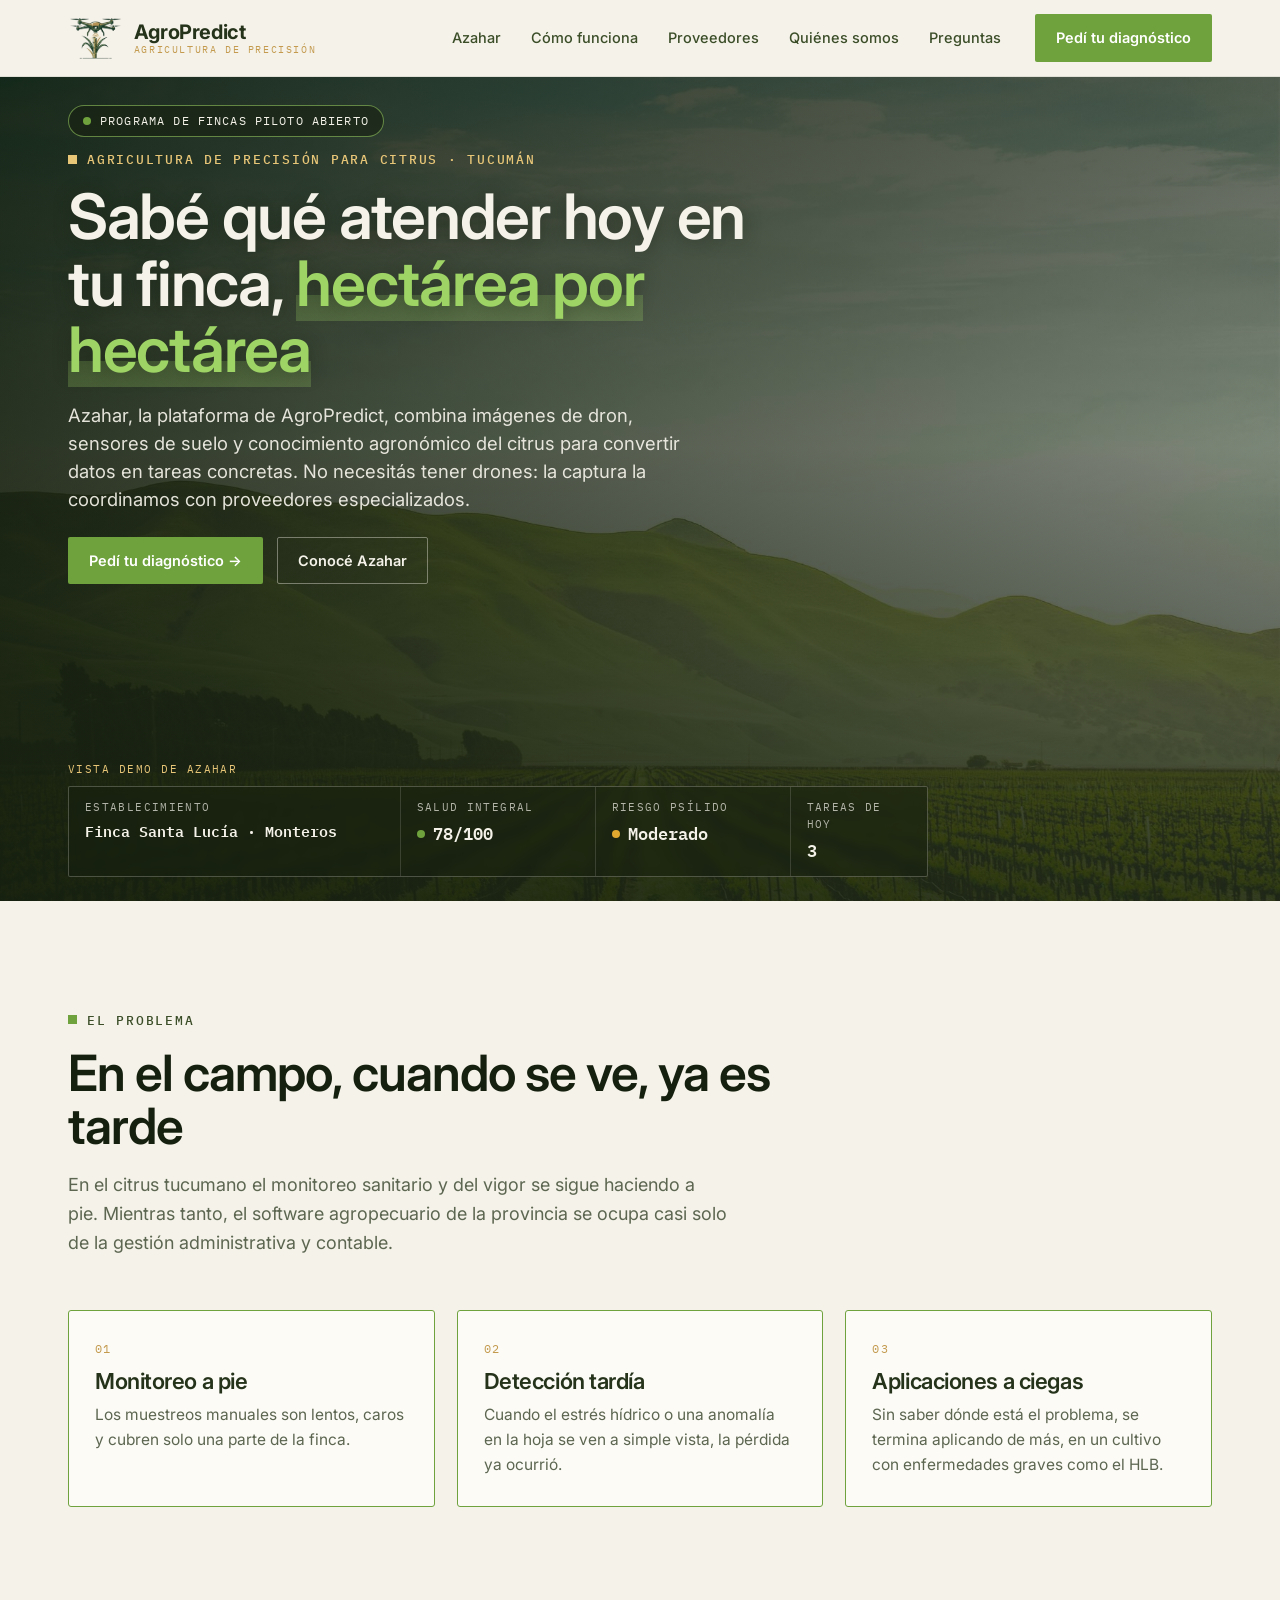
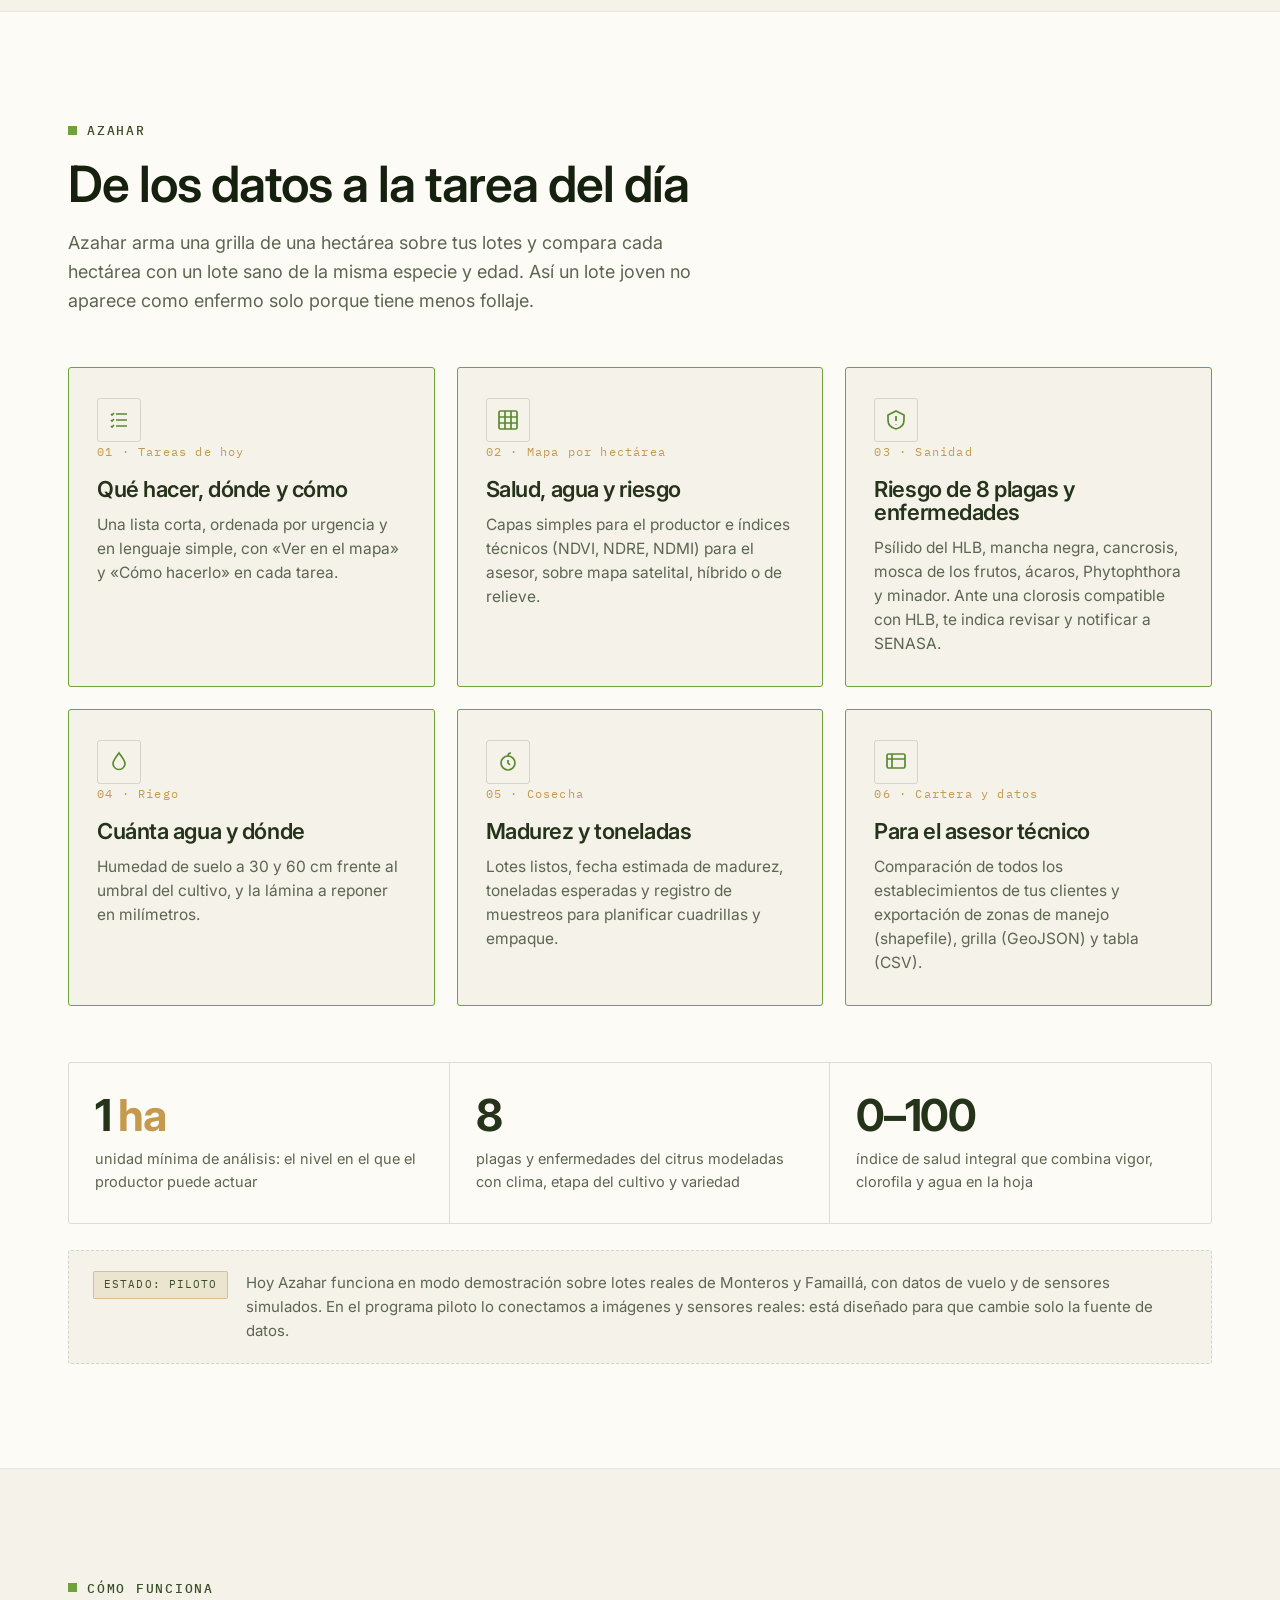
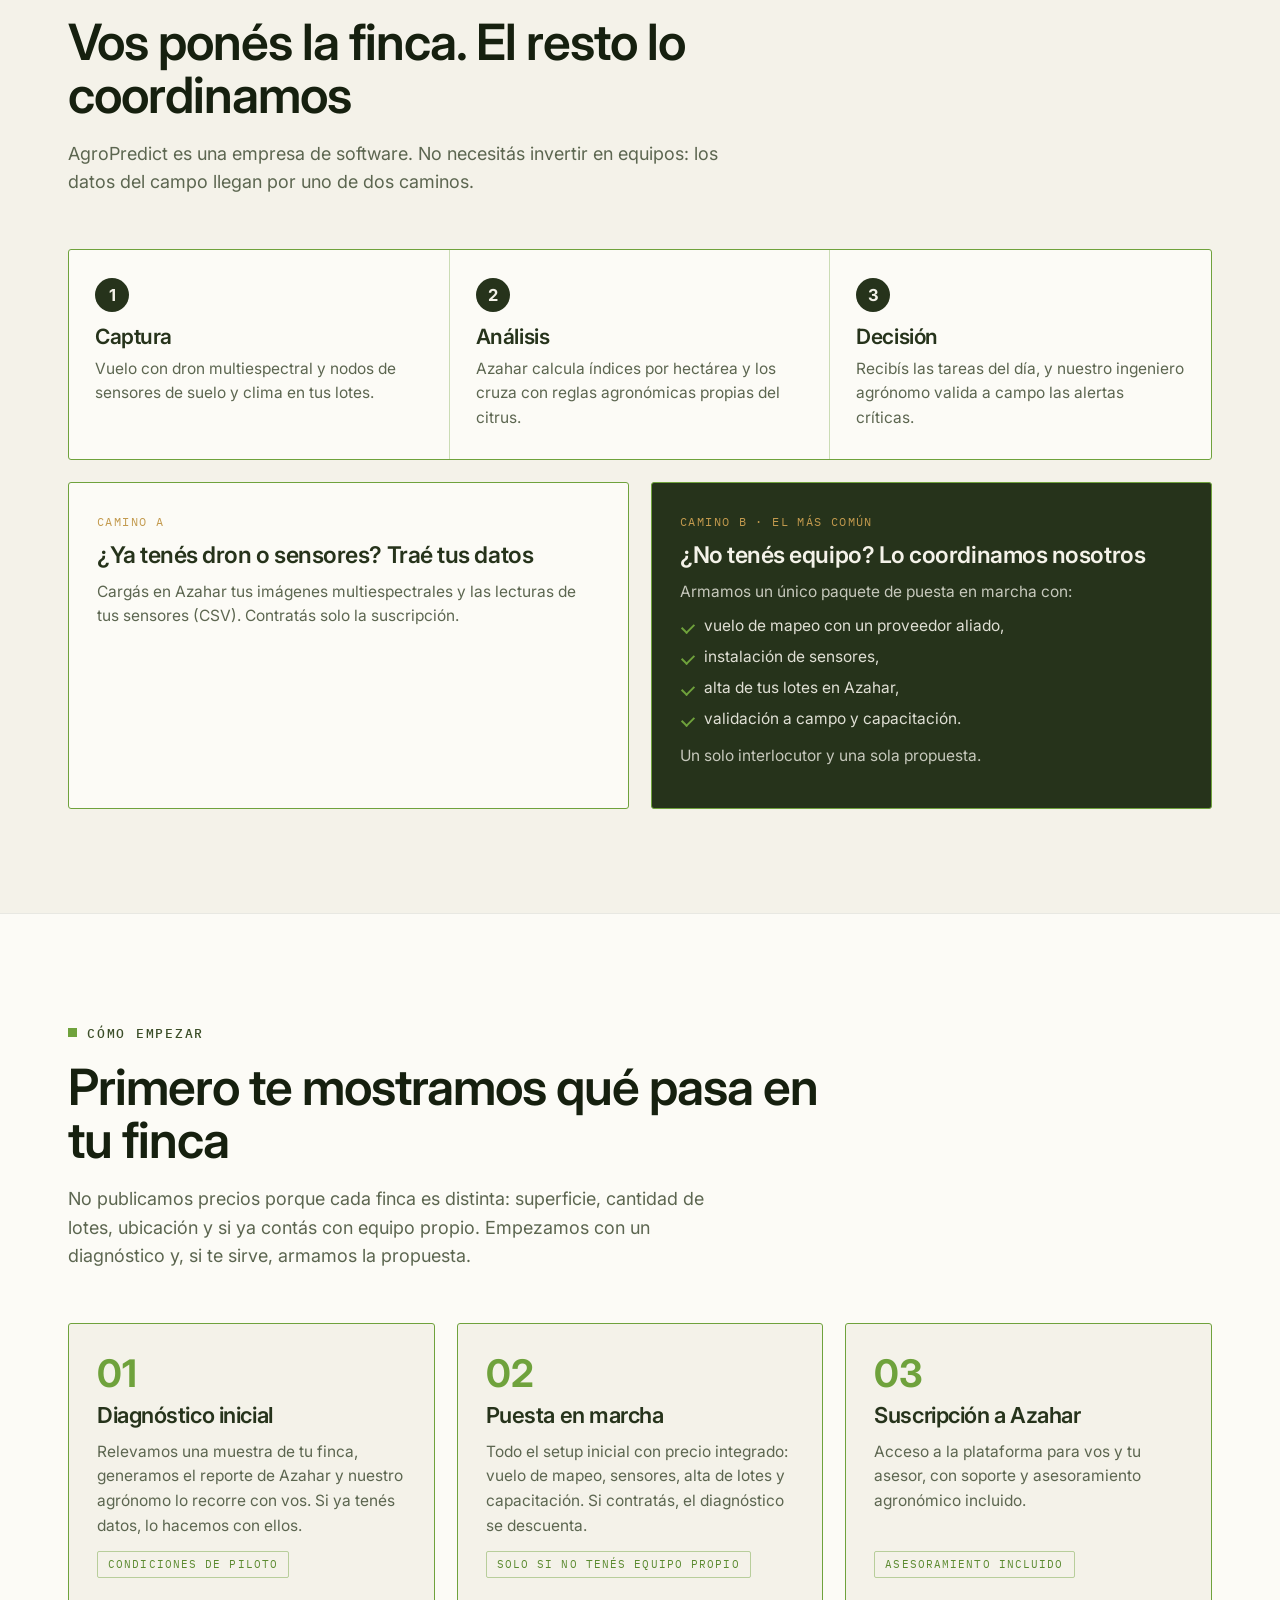
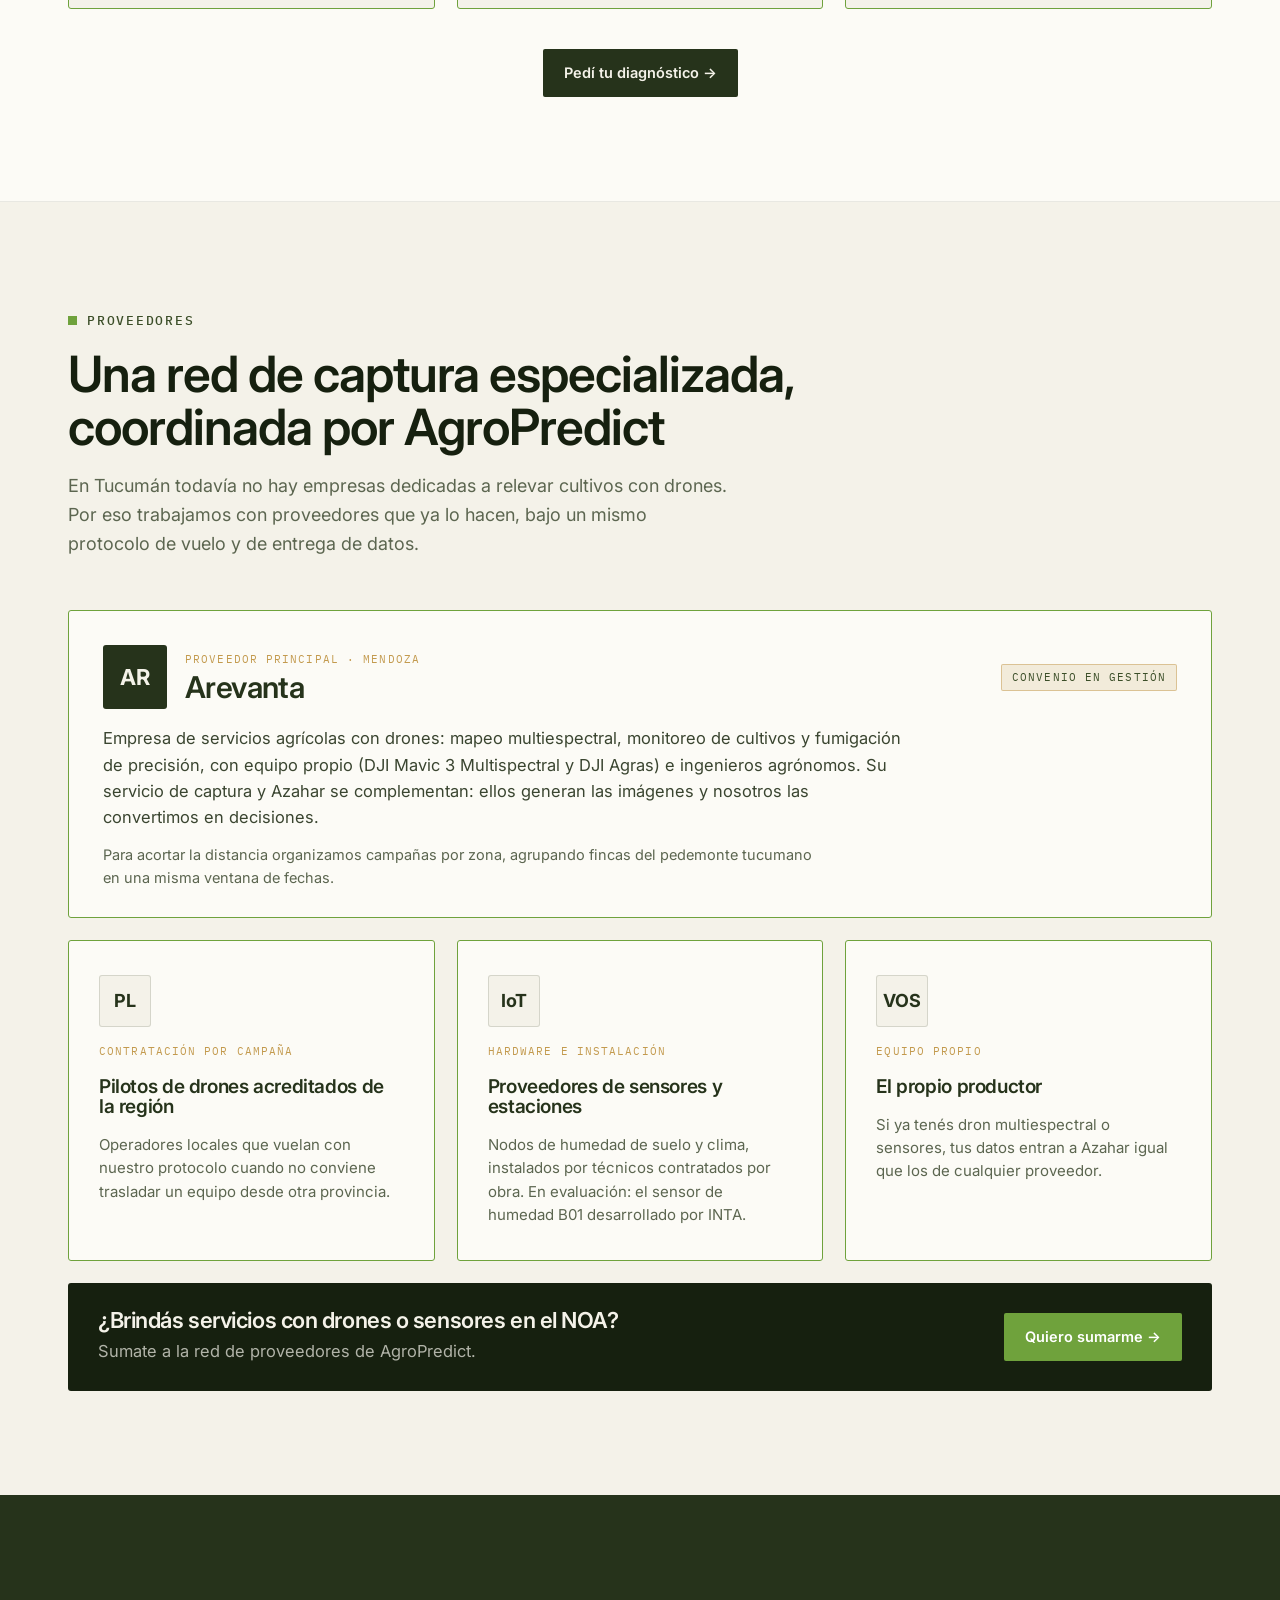
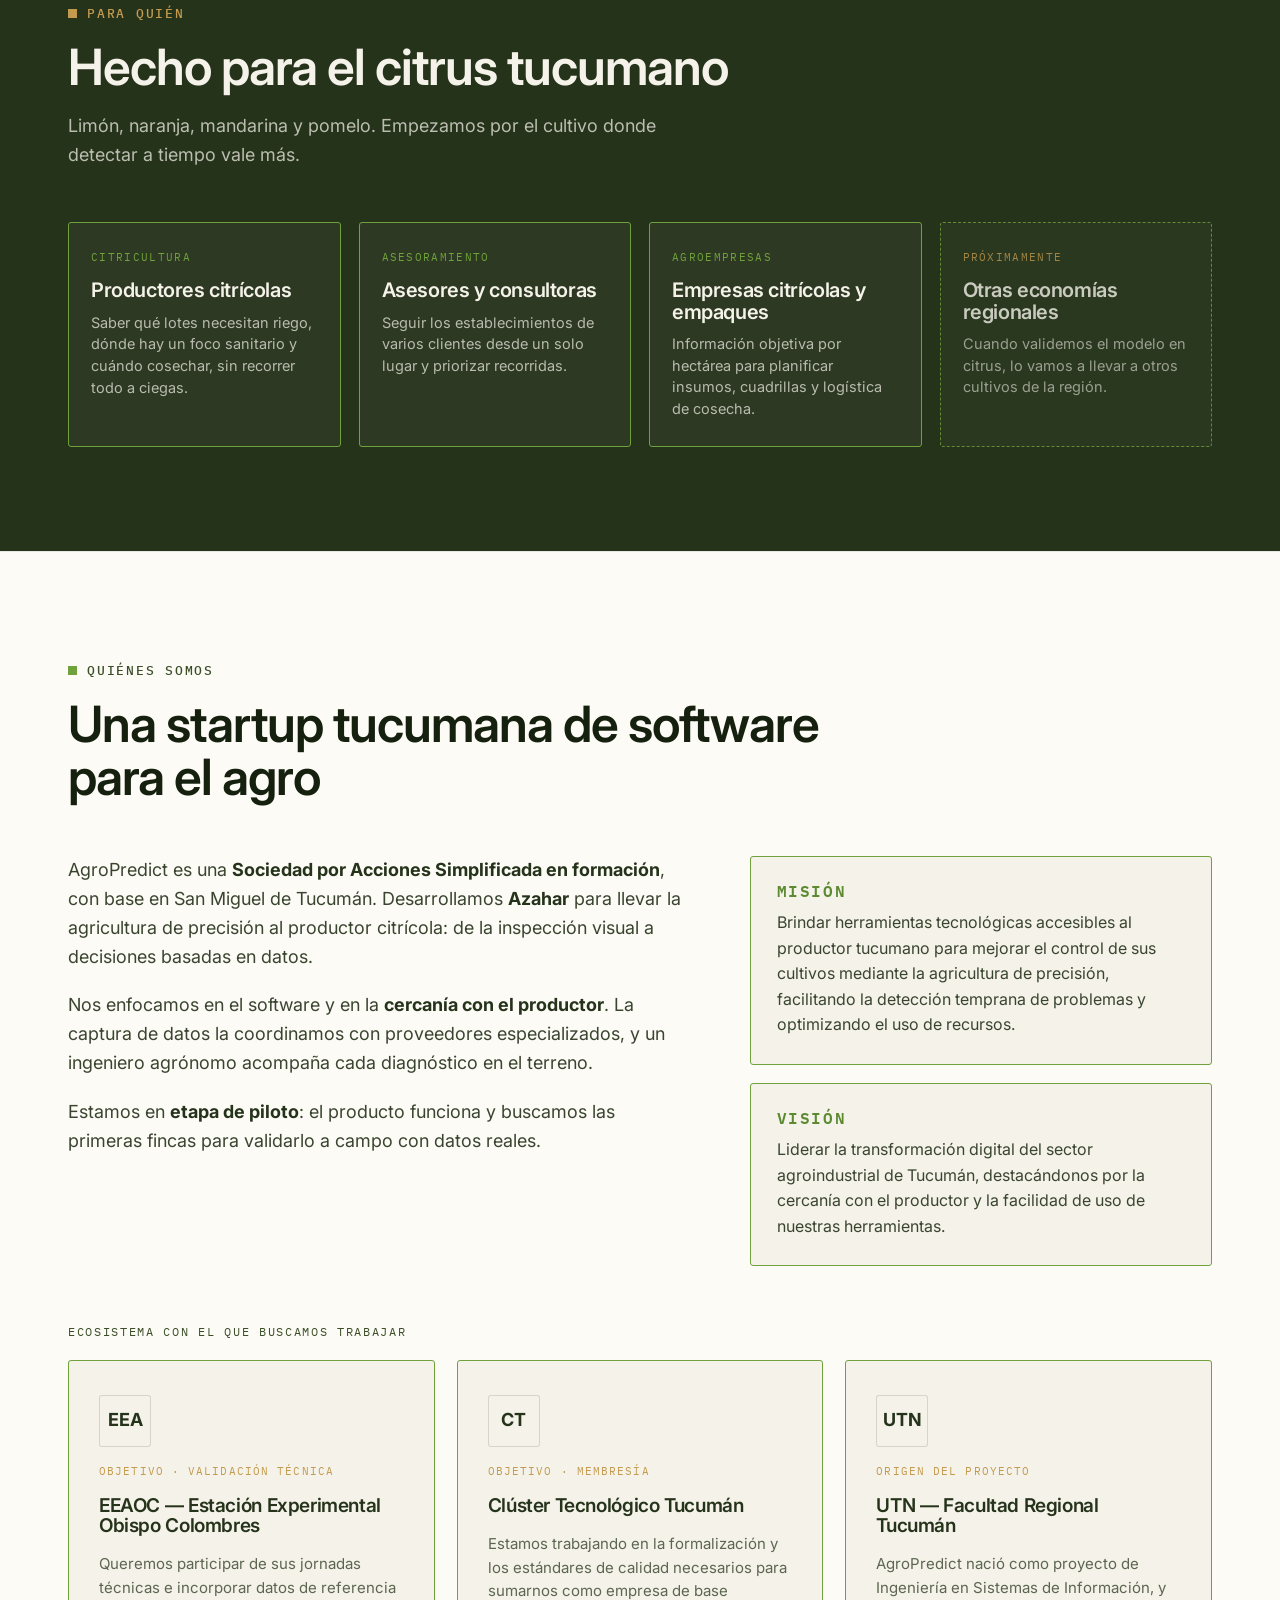
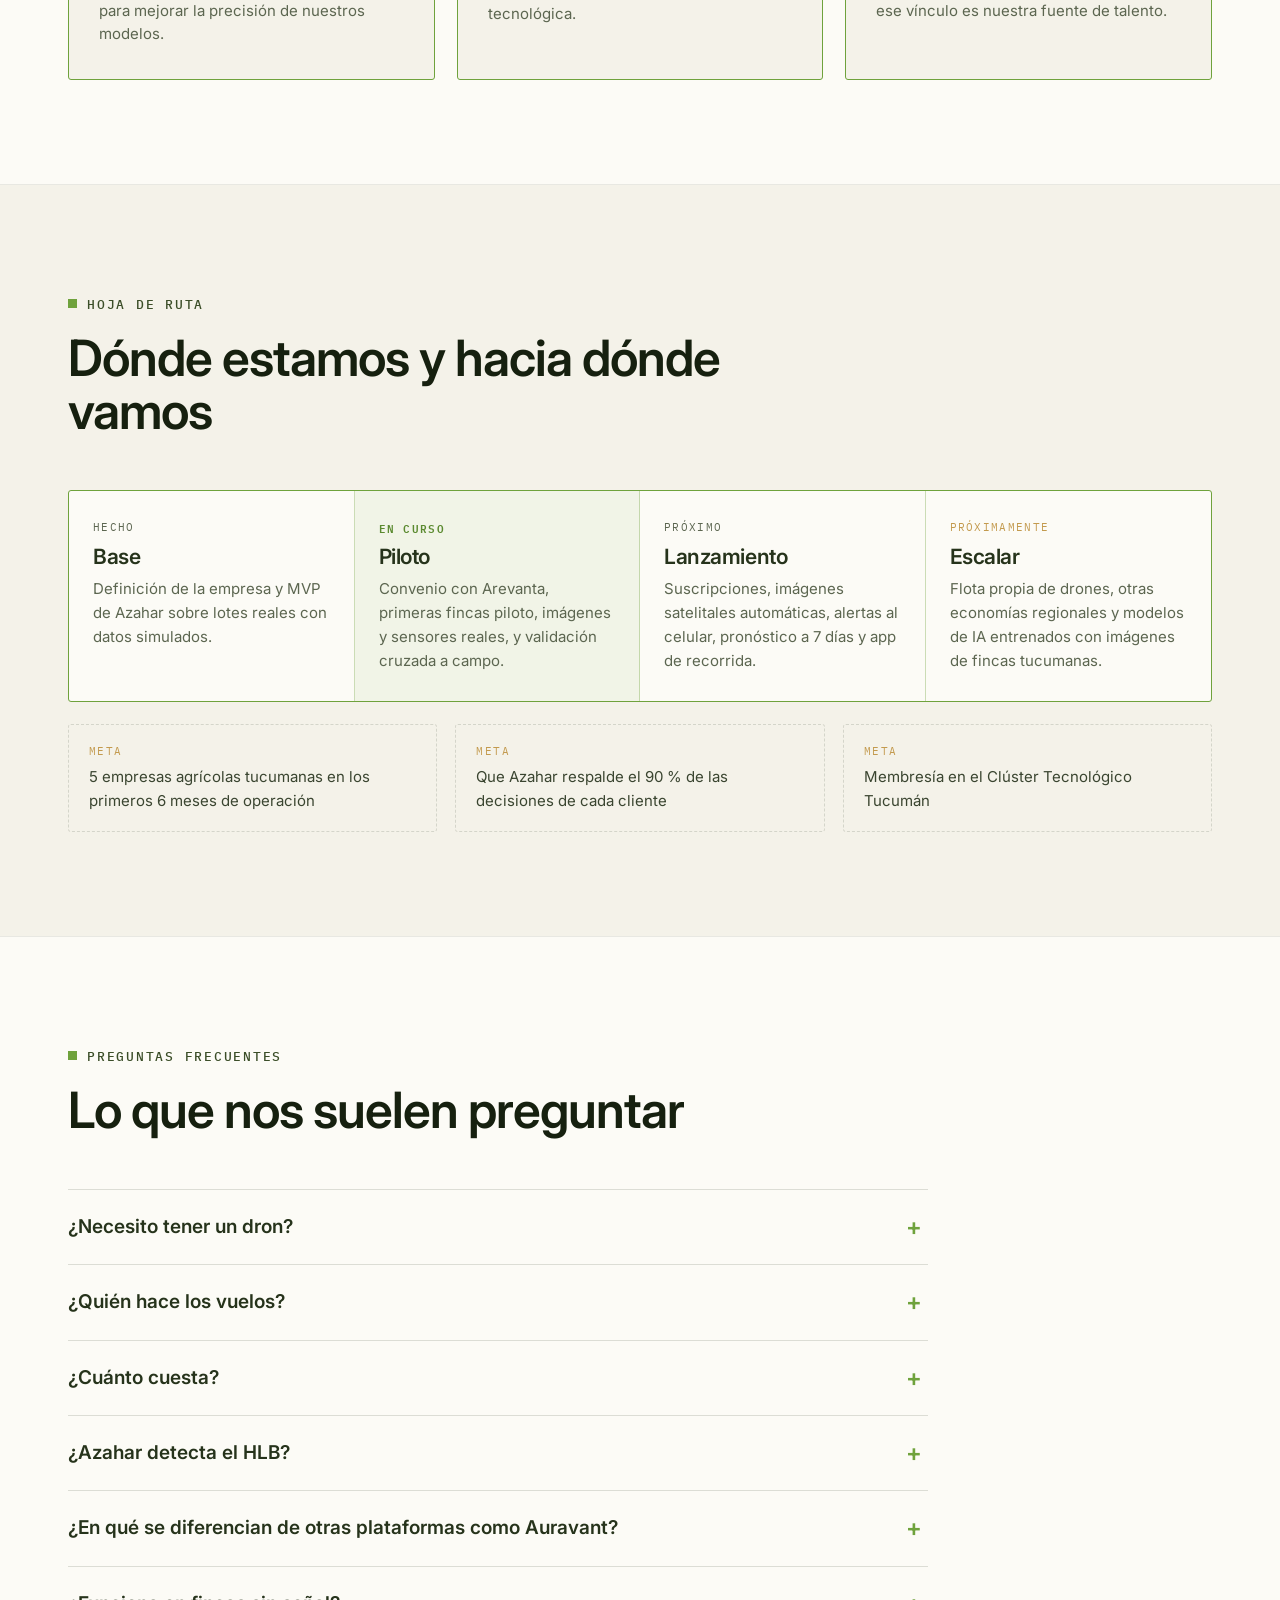
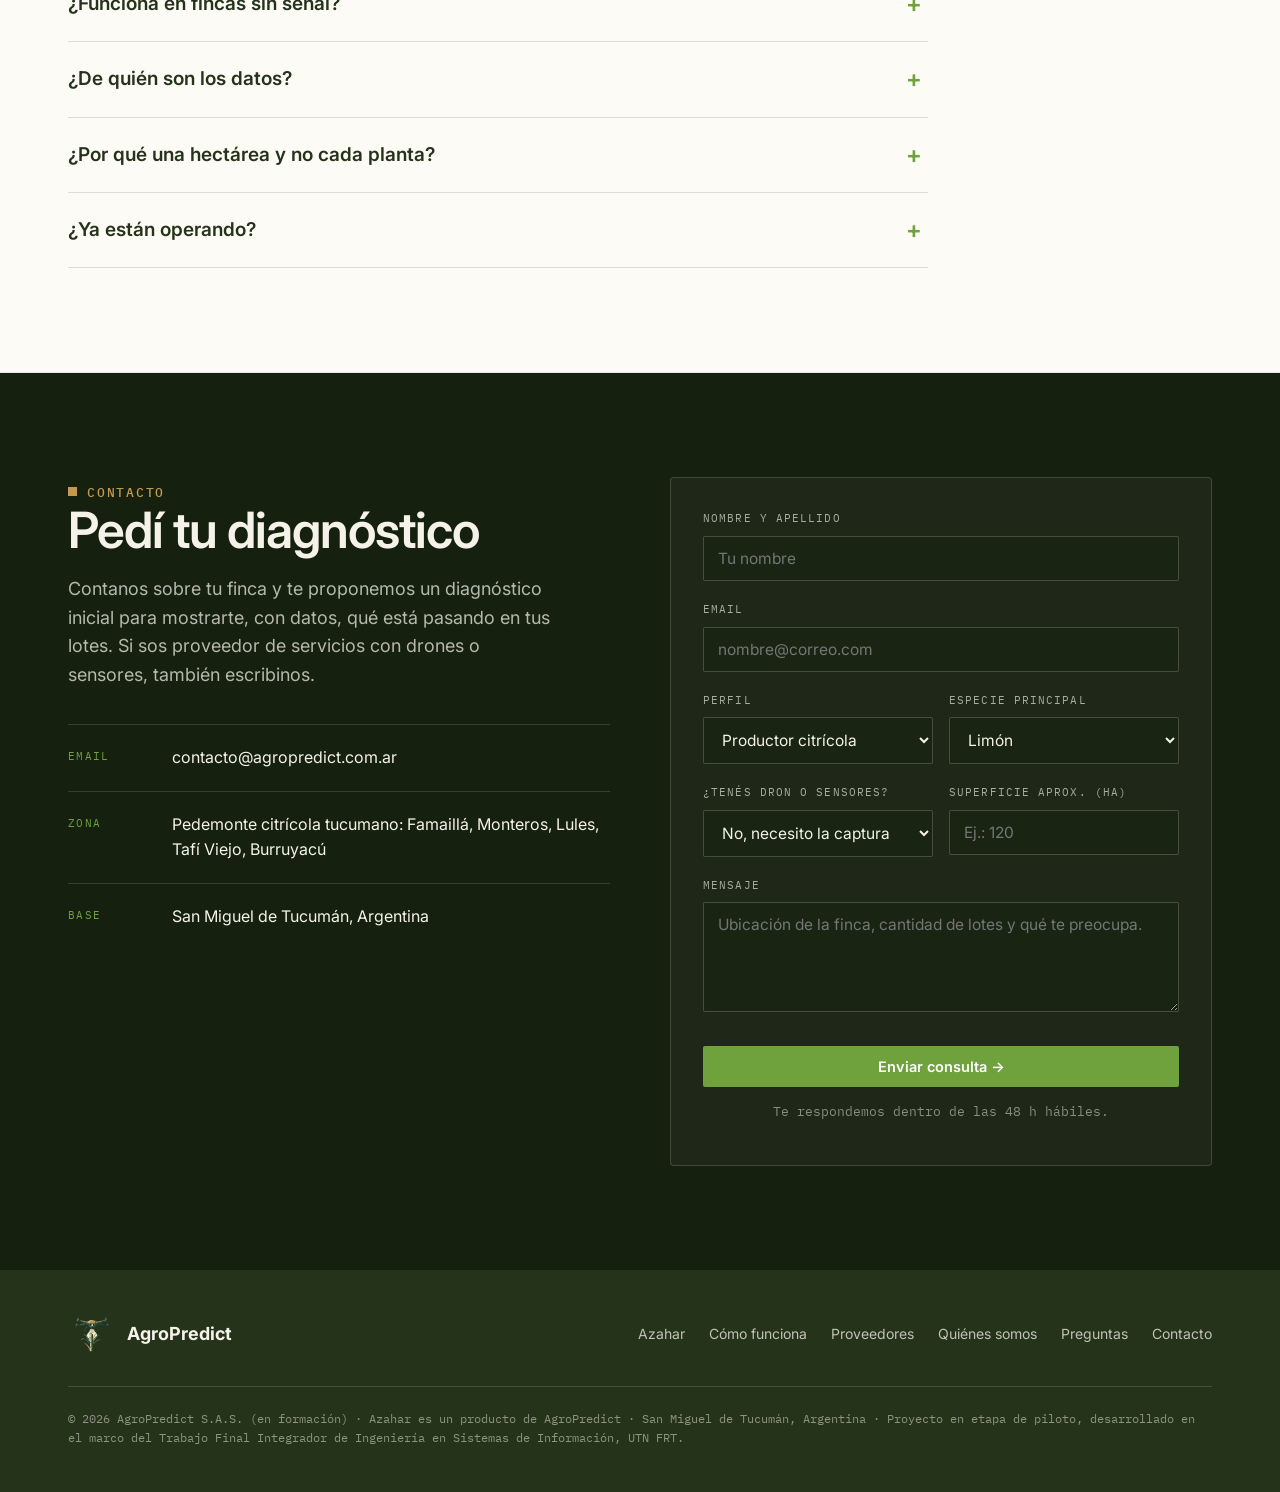
==== index.html @ 7be68925 "upd readme.md y rename al archivo index.html" ====
<!doctype html>
<html lang="es">
<head>
<meta charset="utf-8">
<meta name="viewport" content="width=device-width, initial-scale=1">
<title>AgroPredict · Azahar — Agricultura de precisión para el citrus tucumano</title>
<meta name="description" content="Azahar, la plataforma de AgroPredict, combina imágenes de dron, sensores de suelo y conocimiento agronómico del citrus para decirte qué atender hoy en tu finca, hectárea por hectárea. Programa de fincas piloto en Tucumán.">
<link rel="preconnect" href="https://fonts.googleapis.com">
<link rel="preconnect" href="https://fonts.gstatic.com" crossorigin>
<link href="https://fonts.googleapis.com/css2?family=Inter:wght@400;500;600;700&family=IBM+Plex+Mono:wght@400;500;600&display=swap" rel="stylesheet">
<link rel="stylesheet" href="css/styles.css">
</head>
<body>

<!-- NAV -->
<header class="nav">
  <div class="wrap nav-inner">
    <a class="brand" href="#top" aria-label="AgroPredict inicio">
      <img src="assets/img/logo.png" alt="AgroPredict">
      <span class="bt"><strong>AgroPredict</strong><span>Agricultura de precisión</span></span>
    </a>
    <nav class="nav-links" id="menu">
      <a href="#azahar">Azahar</a>
      <a href="#como">Cómo funciona</a>
      <a href="#proveedores">Proveedores</a>
      <a href="#quienes">Quiénes somos</a>
      <a href="#faq">Preguntas</a>
      <a href="#contacto" class="btn btn-primary nav-mobile-cta">Pedí tu diagnóstico</a>
    </nav>
    <a href="#contacto" class="btn btn-primary nav-cta">Pedí tu diagnóstico</a>
    <button class="burger" id="burger" aria-label="Abrir menú" aria-expanded="false" aria-controls="menu"><span></span><span></span><span></span></button>
  </div>
</header>

<!-- HERO -->
<section class="hero" id="top" style="padding:0">
  <div class="hero-bg"><img src="assets/img/hero-bg.jpg" alt="Cultivo en hileras al pie de las sierras"></div>
  <div class="wrap hero-inner">
    <span class="pill"><span class="dot g"></span>Programa de fincas piloto abierto</span>
    <span class="eyebrow hero-eyebrow">Agricultura de precisión para citrus · Tucumán</span>
    <h1>Sabé qué atender hoy en tu finca, <em>hectárea por hectárea</em></h1>
    <p class="lead">Azahar, la plataforma de AgroPredict, combina imágenes de dron, sensores de suelo y conocimiento agronómico del citrus para convertir datos en tareas concretas. No necesitás tener drones: la captura la coordinamos con proveedores especializados.</p>
    <div class="hero-actions">
      <a href="#contacto" class="btn btn-primary">Pedí tu diagnóstico →</a>
      <a href="#azahar" class="btn btn-ghost">Conocé Azahar</a>
    </div>
    <div class="telemetry-wrap">
      <div class="telemetry-tag">Vista demo de Azahar</div>
      <div class="telemetry" aria-hidden="true">
        <div class="cell"><div class="k">Establecimiento</div><div class="v" style="font-size:15px">Finca Santa Lucía · Monteros</div></div>
        <div class="cell"><div class="k">Salud integral</div><div class="v"><span class="dot g"></span>78/100</div></div>
        <div class="cell"><div class="k">Riesgo psílido</div><div class="v"><span class="dot y"></span>Moderado</div></div>
        <div class="cell"><div class="k">Tareas de hoy</div><div class="v">3</div></div>
      </div>
    </div>
  </div>
</section>

<!-- PROBLEMA -->
<section id="problema">
  <div class="wrap">
    <div class="sec-head">
      <span class="eyebrow">El problema</span>
      <h2>En el campo, cuando se ve, ya es tarde</h2>
      <p>En el citrus tucumano el monitoreo sanitario y del vigor se sigue haciendo a pie. Mientras tanto, el software agropecuario de la provincia se ocupa casi solo de la gestión administrativa y contable.</p>
    </div>
    <div class="prob-grid">
      <div class="prob">
        <div class="n">01</div>
        <h3>Monitoreo a pie</h3>
        <p>Los muestreos manuales son lentos, caros y cubren solo una parte de la finca.</p>
      </div>
      <div class="prob">
        <div class="n">02</div>
        <h3>Detección tardía</h3>
        <p>Cuando el estrés hídrico o una anomalía en la hoja se ven a simple vista, la pérdida ya ocurrió.</p>
      </div>
      <div class="prob">
        <div class="n">03</div>
        <h3>Aplicaciones a ciegas</h3>
        <p>Sin saber dónde está el problema, se termina aplicando de más, en un cultivo con enfermedades graves como el HLB.</p>
      </div>
    </div>
  </div>
</section>

<!-- AZAHAR -->
<section id="azahar">
  <div class="wrap">
    <div class="sec-head">
      <span class="eyebrow">Azahar</span>
      <h2>De los datos a la tarea del día</h2>
      <p>Azahar arma una grilla de una hectárea sobre tus lotes y compara cada hectárea con un lote sano de la misma especie y edad. Así un lote joven no aparece como enfermo solo porque tiene menos follaje.</p>
    </div>
    <div class="svc-grid">
      <div class="svc">
        <div class="ico"><svg viewBox="0 0 24 24" fill="none" stroke="currentColor" stroke-width="1.7"><path d="M9 6h11M9 12h11M9 18h11"/><path d="M4 6l1 1 2-2M4 12l1 1 2-2M4 18l1 1 2-2"/></svg></div>
        <div class="idx">01 · Tareas de hoy</div>
        <h3>Qué hacer, dónde y cómo</h3>
        <p>Una lista corta, ordenada por urgencia y en lenguaje simple, con «Ver en el mapa» y «Cómo hacerlo» en cada tarea.</p>
      </div>
      <div class="svc">
        <div class="ico"><svg viewBox="0 0 24 24" fill="none" stroke="currentColor" stroke-width="1.7"><rect x="3" y="3" width="18" height="18" rx="1.5"/><path d="M3 9h18M3 15h18M9 3v18M15 3v18"/></svg></div>
        <div class="idx">02 · Mapa por hectárea</div>
        <h3>Salud, agua y riesgo</h3>
        <p>Capas simples para el productor e índices técnicos (NDVI, NDRE, NDMI) para el asesor, sobre mapa satelital, híbrido o de relieve.</p>
      </div>
      <div class="svc">
        <div class="ico"><svg viewBox="0 0 24 24" fill="none" stroke="currentColor" stroke-width="1.7"><path d="M12 3l8 4v5c0 5-3.5 8-8 9-4.5-1-8-4-8-9V7z"/><path d="M12 8v5M12 16v.5"/></svg></div>
        <div class="idx">03 · Sanidad</div>
        <h3>Riesgo de 8 plagas y enfermedades</h3>
        <p>Psílido del HLB, mancha negra, cancrosis, mosca de los frutos, ácaros, Phytophthora y minador. Ante una clorosis compatible con HLB, te indica revisar y notificar a SENASA.</p>
      </div>
      <div class="svc">
        <div class="ico"><svg viewBox="0 0 24 24" fill="none" stroke="currentColor" stroke-width="1.7"><path d="M12 3c3.5 4.5 6 7.6 6 10.5A6 6 0 0 1 6 13.5C6 10.6 8.5 7.5 12 3z"/></svg></div>
        <div class="idx">04 · Riego</div>
        <h3>Cuánta agua y dónde</h3>
        <p>Humedad de suelo a 30 y 60 cm frente al umbral del cultivo, y la lámina a reponer en milímetros.</p>
      </div>
      <div class="svc">
        <div class="ico"><svg viewBox="0 0 24 24" fill="none" stroke="currentColor" stroke-width="1.7"><circle cx="12" cy="13" r="7"/><path d="M12 6c0-2 1-3 3-3M12 10v3l2 2"/></svg></div>
        <div class="idx">05 · Cosecha</div>
        <h3>Madurez y toneladas</h3>
        <p>Lotes listos, fecha estimada de madurez, toneladas esperadas y registro de muestreos para planificar cuadrillas y empaque.</p>
      </div>
      <div class="svc">
        <div class="ico"><svg viewBox="0 0 24 24" fill="none" stroke="currentColor" stroke-width="1.7"><rect x="3" y="4" width="18" height="14" rx="1.5"/><path d="M3 9h18M8 4v14"/></svg></div>
        <div class="idx">06 · Cartera y datos</div>
        <h3>Para el asesor técnico</h3>
        <p>Comparación de todos los establecimientos de tus clientes y exportación de zonas de manejo (shapefile), grilla (GeoJSON) y tabla (CSV).</p>
      </div>
    </div>
    <div class="metrics">
      <div class="metric"><div class="n">1<span> ha</span></div><div class="l">unidad mínima de análisis: el nivel en el que el productor puede actuar</div></div>
      <div class="metric"><div class="n">8</div><div class="l">plagas y enfermedades del citrus modeladas con clima, etapa del cultivo y variedad</div></div>
      <div class="metric"><div class="n">0–100</div><div class="l">índice de salud integral que combina vigor, clorofila y agua en la hoja</div></div>
    </div>
    <div class="status-note">
      <span class="status-tag">Estado: piloto</span>
      <p>Hoy Azahar funciona en modo demostración sobre lotes reales de Monteros y Famaillá, con datos de vuelo y de sensores simulados. En el programa piloto lo conectamos a imágenes y sensores reales: está diseñado para que cambie solo la fuente de datos.</p>
    </div>
  </div>
</section>

<!-- CÓMO FUNCIONA -->
<section id="como">
  <div class="wrap">
    <div class="sec-head">
      <span class="eyebrow">Cómo funciona</span>
      <h2>Vos ponés la finca. El resto lo coordinamos</h2>
      <p>AgroPredict es una empresa de software. No necesitás invertir en equipos: los datos del campo llegan por uno de dos caminos.</p>
    </div>
    <div class="steps">
      <div class="step"><div class="sn">1</div><h3>Captura</h3><p>Vuelo con dron multiespectral y nodos de sensores de suelo y clima en tus lotes.</p></div>
      <div class="step"><div class="sn">2</div><h3>Análisis</h3><p>Azahar calcula índices por hectárea y los cruza con reglas agronómicas propias del citrus.</p></div>
      <div class="step"><div class="sn">3</div><h3>Decisión</h3><p>Recibís las tareas del día, y nuestro ingeniero agrónomo valida a campo las alertas críticas.</p></div>
    </div>
    <div class="paths">
      <div class="path">
        <div class="path-k">Camino A</div>
        <h3>¿Ya tenés dron o sensores? Traé tus datos</h3>
        <p>Cargás en Azahar tus imágenes multiespectrales y las lecturas de tus sensores (CSV). Contratás solo la suscripción.</p>
      </div>
      <div class="path path-main">
        <div class="path-k">Camino B · el más común</div>
        <h3>¿No tenés equipo? Lo coordinamos nosotros</h3>
        <p>Armamos un único paquete de puesta en marcha con:</p>
        <ul class="ticks">
          <li>vuelo de mapeo con un proveedor aliado,</li>
          <li>instalación de sensores,</li>
          <li>alta de tus lotes en Azahar,</li>
          <li>validación a campo y capacitación.</li>
        </ul>
        <p>Un solo interlocutor y una sola propuesta.</p>
      </div>
    </div>
  </div>
</section>

<!-- CÓMO EMPEZAR -->
<section id="empezar">
  <div class="wrap">
    <div class="sec-head">
      <span class="eyebrow">Cómo empezar</span>
      <h2>Primero te mostramos qué pasa en tu finca</h2>
      <p>No publicamos precios porque cada finca es distinta: superficie, cantidad de lotes, ubicación y si ya contás con equipo propio. Empezamos con un diagnóstico y, si te sirve, armamos la propuesta.</p>
    </div>
    <div class="offer">
      <div class="off">
        <div class="off-n">01</div>
        <h3>Diagnóstico inicial</h3>
        <p>Relevamos una muestra de tu finca, generamos el reporte de Azahar y nuestro agrónomo lo recorre con vos. Si ya tenés datos, lo hacemos con ellos.</p>
        <span class="off-tag">Condiciones de piloto</span>
      </div>
      <div class="off">
        <div class="off-n">02</div>
        <h3>Puesta en marcha</h3>
        <p>Todo el setup inicial con precio integrado: vuelo de mapeo, sensores, alta de lotes y capacitación. Si contratás, el diagnóstico se descuenta.</p>
        <span class="off-tag">Solo si no tenés equipo propio</span>
      </div>
      <div class="off">
        <div class="off-n">03</div>
        <h3>Suscripción a Azahar</h3>
        <p>Acceso a la plataforma para vos y tu asesor, con soporte y asesoramiento agronómico incluido.</p>
        <span class="off-tag">Asesoramiento incluido</span>
      </div>
    </div>
    <div class="center-cta"><a href="#contacto" class="btn btn-dark">Pedí tu diagnóstico →</a></div>
  </div>
</section>

<!-- PROVEEDORES -->
<section id="proveedores">
  <div class="wrap">
    <div class="sec-head">
      <span class="eyebrow">Proveedores</span>
      <h2>Una red de captura especializada, coordinada por AgroPredict</h2>
      <p>En Tucumán todavía no hay empresas dedicadas a relevar cultivos con drones. Por eso trabajamos con proveedores que ya lo hacen, bajo un mismo protocolo de vuelo y de entrega de datos.</p>
    </div>
    <div class="prov-main">
      <div class="prov-main-head">
        <div class="badge-lg">AR</div>
        <div>
          <div class="role">Proveedor principal · Mendoza</div>
          <h3>Arevanta</h3>
        </div>
        <span class="status-tag">Convenio en gestión</span>
      </div>
      <p>Empresa de servicios agrícolas con drones: mapeo multiespectral, monitoreo de cultivos y fumigación de precisión, con equipo propio (DJI Mavic 3 Multispectral y DJI Agras) e ingenieros agrónomos. Su servicio de captura y Azahar se complementan: ellos generan las imágenes y nosotros las convertimos en decisiones.</p>
      <p class="muted-s">Para acortar la distancia organizamos campañas por zona, agrupando fincas del pedemonte tucumano en una misma ventana de fechas.</p>
    </div>
    <div class="soc-grid">
      <div class="soc">
        <div class="badge">PL</div>
        <div class="role">Contratación por campaña</div>
        <h3>Pilotos de drones acreditados de la región</h3>
        <p>Operadores locales que vuelan con nuestro protocolo cuando no conviene trasladar un equipo desde otra provincia.</p>
      </div>
      <div class="soc">
        <div class="badge">IoT</div>
        <div class="role">Hardware e instalación</div>
        <h3>Proveedores de sensores y estaciones</h3>
        <p>Nodos de humedad de suelo y clima, instalados por técnicos contratados por obra. En evaluación: el sensor de humedad B01 desarrollado por INTA.</p>
      </div>
      <div class="soc">
        <div class="badge">VOS</div>
        <div class="role">Equipo propio</div>
        <h3>El propio productor</h3>
        <p>Si ya tenés dron multiespectral o sensores, tus datos entran a Azahar igual que los de cualquier proveedor.</p>
      </div>
    </div>
    <div class="join">
      <div>
        <h3>¿Brindás servicios con drones o sensores en el NOA?</h3>
        <p>Sumate a la red de proveedores de AgroPredict.</p>
      </div>
      <a href="#contacto" class="btn btn-primary" data-perfil="Proveedor de drones o sensores">Quiero sumarme →</a>
    </div>
  </div>
</section>

<!-- CLIENTES -->
<section id="clientes">
  <div class="wrap">
    <div class="sec-head">
      <span class="eyebrow">Para quién</span>
      <h2>Hecho para el citrus tucumano</h2>
      <p>Limón, naranja, mandarina y pomelo. Empezamos por el cultivo donde detectar a tiempo vale más.</p>
    </div>
    <div class="cli-grid">
      <div class="cli"><div class="tag">Citricultura</div><h3>Productores citrícolas</h3><p>Saber qué lotes necesitan riego, dónde hay un foco sanitario y cuándo cosechar, sin recorrer todo a ciegas.</p></div>
      <div class="cli"><div class="tag">Asesoramiento</div><h3>Asesores y consultoras</h3><p>Seguir los establecimientos de varios clientes desde un solo lugar y priorizar recorridas.</p></div>
      <div class="cli"><div class="tag">Agroempresas</div><h3>Empresas citrícolas y empaques</h3><p>Información objetiva por hectárea para planificar insumos, cuadrillas y logística de cosecha.</p></div>
      <div class="cli cli-soon"><div class="tag">Próximamente</div><h3>Otras economías regionales</h3><p>Cuando validemos el modelo en citrus, lo vamos a llevar a otros cultivos de la región.</p></div>
    </div>
  </div>
</section>

<!-- QUIÉNES SOMOS -->
<section id="quienes">
  <div class="wrap">
    <div class="sec-head">
      <span class="eyebrow">Quiénes somos</span>
      <h2>Una startup tucumana de software para el agro</h2>
    </div>
    <div class="about-grid">
      <div class="about-copy">
        <p>AgroPredict es una <strong>Sociedad por Acciones Simplificada en formación</strong>, con base en San Miguel de Tucumán. Desarrollamos <strong>Azahar</strong> para llevar la agricultura de precisión al productor citrícola: de la inspección visual a decisiones basadas en datos.</p>
        <p>Nos enfocamos en el software y en la <strong>cercanía con el productor</strong>. La captura de datos la coordinamos con proveedores especializados, y un ingeniero agrónomo acompaña cada diagnóstico en el terreno.</p>
        <p>Estamos en <strong>etapa de piloto</strong>: el producto funciona y buscamos las primeras fincas para validarlo a campo con datos reales.</p>
      </div>
      <div class="mv">
        <div class="card">
          <h3>Misión</h3>
          <p>Brindar herramientas tecnológicas accesibles al productor tucumano para mejorar el control de sus cultivos mediante la agricultura de precisión, facilitando la detección temprana de problemas y optimizando el uso de recursos.</p>
        </div>
        <div class="card">
          <h3>Visión</h3>
          <p>Liderar la transformación digital del sector agroindustrial de Tucumán, destacándonos por la cercanía con el productor y la facilidad de uso de nuestras herramientas.</p>
        </div>
      </div>
    </div>
    <div class="eco">
      <div class="eco-head">Ecosistema con el que buscamos trabajar</div>
      <div class="soc-grid">
        <div class="soc">
          <div class="badge">EEA</div>
          <div class="role">Objetivo · validación técnica</div>
          <h3>EEAOC — Estación Experimental Obispo Colombres</h3>
          <p>Queremos participar de sus jornadas técnicas e incorporar datos de referencia para mejorar la precisión de nuestros modelos.</p>
        </div>
        <div class="soc">
          <div class="badge">CT</div>
          <div class="role">Objetivo · membresía</div>
          <h3>Clúster Tecnológico Tucumán</h3>
          <p>Estamos trabajando en la formalización y los estándares de calidad necesarios para sumarnos como empresa de base tecnológica.</p>
        </div>
        <div class="soc">
          <div class="badge">UTN</div>
          <div class="role">Origen del proyecto</div>
          <h3>UTN — Facultad Regional Tucumán</h3>
          <p>AgroPredict nació como proyecto de Ingeniería en Sistemas de Información, y ese vínculo es nuestra fuente de talento.</p>
        </div>
      </div>
    </div>
  </div>
</section>

<!-- HOJA DE RUTA -->
<section id="ruta">
  <div class="wrap">
    <div class="sec-head">
      <span class="eyebrow">Hoja de ruta</span>
      <h2>Dónde estamos y hacia dónde vamos</h2>
    </div>
    <div class="road">
      <div class="phase done">
        <div class="ph-s">Hecho</div>
        <h3>Base</h3>
        <p>Definición de la empresa y MVP de Azahar sobre lotes reales con datos simulados.</p>
      </div>
      <div class="phase now">
        <div class="ph-s">En curso</div>
        <h3>Piloto</h3>
        <p>Convenio con Arevanta, primeras fincas piloto, imágenes y sensores reales, y validación cruzada a campo.</p>
      </div>
      <div class="phase">
        <div class="ph-s">Próximo</div>
        <h3>Lanzamiento</h3>
        <p>Suscripciones, imágenes satelitales automáticas, alertas al celular, pronóstico a 7 días y app de recorrida.</p>
      </div>
      <div class="phase soon">
        <div class="ph-s">Próximamente</div>
        <h3>Escalar</h3>
        <p>Flota propia de drones, otras economías regionales y modelos de IA entrenados con imágenes de fincas tucumanas.</p>
      </div>
    </div>
    <div class="goals">
      <div class="goal"><span>Meta</span>5 empresas agrícolas tucumanas en los primeros 6 meses de operación</div>
      <div class="goal"><span>Meta</span>Que Azahar respalde el 90 % de las decisiones de cada cliente</div>
      <div class="goal"><span>Meta</span>Membresía en el Clúster Tecnológico Tucumán</div>
    </div>
  </div>
</section>

<!-- FAQ -->
<section id="faq">
  <div class="wrap">
    <div class="sec-head">
      <span class="eyebrow">Preguntas frecuentes</span>
      <h2>Lo que nos suelen preguntar</h2>
    </div>
    <div class="faq">
      <details><summary>¿Necesito tener un dron?</summary><p>No. Si ya tenés dron multiespectral o sensores, cargás tus datos. Si no, coordinamos la captura con proveedores aliados dentro del paquete de puesta en marcha.</p></details>
      <details><summary>¿Quién hace los vuelos?</summary><p>Proveedores especializados, en primer lugar Arevanta (convenio en gestión), y pilotos acreditados de la región que trabajan con nuestro protocolo. Vos hablás solo con AgroPredict.</p></details>
      <details><summary>¿Cuánto cuesta?</summary><p>Depende de la superficie, la cantidad de lotes y si ya tenés equipo. Por eso empezamos con un diagnóstico y después armamos una propuesta con precio integrado.</p></details>
      <details><summary>¿Azahar detecta el HLB?</summary><p>No lo diagnostica. Detecta una pérdida de clorofila localizada, compatible con HLB, y te indica revisar las plantas y, si hay síntomas, notificar a SENASA, porque es una enfermedad de denuncia obligatoria.</p></details>
      <details><summary>¿En qué se diferencian de otras plataformas como Auravant?</summary><p>Usamos el detalle del dron y no solo imagen satelital, nos especializamos en citrus, te damos tareas concretas en lugar de mapas para interpretar e incluimos un agrónomo que valida a campo.</p></details>
      <details><summary>¿Funciona en fincas sin señal?</summary><p>Sí. Las imágenes se descargan en el campo y se procesan después, y Azahar puede usarse sin conexión. Lo único que necesita internet es el mapa de fondo.</p></details>
      <details><summary>¿De quién son los datos?</summary><p>Del productor. Cada usuario ve solo lo suyo y puede exportar toda su información cuando quiera.</p></details>
      <details><summary>¿Por qué una hectárea y no cada planta?</summary><p>Porque es el nivel en el que se puede actuar, como regar un sector o revisar un foco, y mantiene el sistema liviano.</p></details>
      <details><summary>¿Ya están operando?</summary><p>Estamos en etapa de piloto: Azahar funciona y buscamos las primeras fincas para validarlo a campo con datos reales.</p></details>
    </div>
  </div>
</section>

<!-- CONTACTO -->
<section id="contacto">
  <div class="wrap">
    <div class="contact-grid">
      <div>
        <span class="eyebrow">Contacto</span>
        <h2>Pedí tu diagnóstico</h2>
        <p class="lead">Contanos sobre tu finca y te proponemos un diagnóstico inicial para mostrarte, con datos, qué está pasando en tus lotes. Si sos proveedor de servicios con drones o sensores, también escribinos.</p>
        <div class="contact-list">
          <div class="row"><div class="k">Email</div><div class="val">contacto@agropredict.com.ar</div></div>
          <div class="row"><div class="k">Zona</div><div class="val">Pedemonte citrícola tucumano: Famaillá, Monteros, Lules, Tafí Viejo, Burruyacú</div></div>
          <div class="row"><div class="k">Base</div><div class="val">San Miguel de Tucumán, Argentina</div></div>
        </div>
      </div>
      <form class="form" id="contactForm" novalidate>
        <div class="field">
          <label for="nombre">Nombre y apellido</label>
          <input id="nombre" name="nombre" type="text" placeholder="Tu nombre" required>
        </div>
        <div class="field">
          <label for="email">Email</label>
          <input id="email" name="email" type="email" placeholder="nombre@correo.com" required>
        </div>
        <div class="field-row">
          <div class="field">
            <label for="perfil">Perfil</label>
            <select id="perfil" name="perfil">
              <option>Productor citrícola</option>
              <option>Asesor técnico / consultora</option>
              <option>Empresa citrícola / empaque</option>
              <option>Proveedor de drones o sensores</option>
              <option>Otro</option>
            </select>
          </div>
          <div class="field">
            <label for="especie">Especie principal</label>
            <select id="especie" name="especie">
              <option>Limón</option>
              <option>Naranja</option>
              <option>Mandarina</option>
              <option>Pomelo</option>
              <option>Otro cultivo (próximamente)</option>
            </select>
          </div>
        </div>
        <div class="field-row">
          <div class="field">
            <label for="equipo">¿Tenés dron o sensores?</label>
            <select id="equipo" name="equipo">
              <option>No, necesito la captura</option>
              <option>Tengo dron multiespectral</option>
              <option>Tengo sensores</option>
              <option>Tengo ambos</option>
            </select>
          </div>
          <div class="field">
            <label for="superficie">Superficie aprox. (ha)</label>
            <input id="superficie" name="superficie" type="number" min="0" placeholder="Ej.: 120">
          </div>
        </div>
        <div class="field">
          <label for="mensaje">Mensaje</label>
          <textarea id="mensaje" name="mensaje" placeholder="Ubicación de la finca, cantidad de lotes y qué te preocupa."></textarea>
        </div>
        <button type="submit" class="btn btn-primary">Enviar consulta →</button>
        <p class="form-note" id="formNote">Te respondemos dentro de las 48 h hábiles.</p>
      </form>
    </div>
  </div>
</section>

<!-- FOOTER -->
<footer class="ft">
  <div class="wrap ft-inner">
    <div class="ft-brand">
      <img src="assets/img/logo.png" alt="AgroPredict">
      <strong>AgroPredict</strong>
    </div>
    <nav class="ft-links">
      <a href="#azahar">Azahar</a>
      <a href="#como">Cómo funciona</a>
      <a href="#proveedores">Proveedores</a>
      <a href="#quienes">Quiénes somos</a>
      <a href="#faq">Preguntas</a>
      <a href="#contacto">Contacto</a>
    </nav>
    <div class="ft-copy">© 2026 AgroPredict S.A.S. (en formación) · Azahar es un producto de AgroPredict · San Miguel de Tucumán, Argentina · Proyecto en etapa de piloto, desarrollado en el marco del Trabajo Final Integrador de Ingeniería en Sistemas de Información, UTN FRT.</div>
  </div>
</footer>

<script src="js/main.js"></script>
</body>
</html>
---- css/styles.css ----
:root{
  --ink:#16200F;
  --forest:#26331B;
  --olive:#3B4E28;
  --sap:#6FA23C;
  --sap-deep:#5B8A30;
  --gold:#C39A4E;
  --cream:#F4F2E9;
  --paper:#FCFBF6;
  --line:rgba(38,51,27,.15);
  --line-soft:rgba(38,51,27,.09);
  --muted:#5C6650;
  --ndvi-red:#C0503A;
  --ndvi-gold:#E0A82E;
  --ndvi-green:#6FA23C;
  --display:"Inter",sans-serif;
  --body:"Inter",sans-serif;
  --mono:"IBM Plex Mono",monospace;
}
*{box-sizing:border-box}
html{scroll-behavior:smooth}
body{
  margin:0;background:var(--cream);color:var(--ink);
  font-family:var(--body);font-size:16.5px;line-height:1.6;
  -webkit-font-smoothing:antialiased;overflow-x:hidden;
}
a{color:inherit;text-decoration:none}
img{display:block;max-width:100%}
h1,h2,h3{font-family:var(--display);font-weight:600;line-height:1.06;letter-spacing:-.02em;margin:0}

.wrap{max-width:1200px;margin:0 auto;padding:0 28px}

/* ---------- eyebrow ---------- */
.eyebrow{
  font-family:var(--mono);font-size:12.5px;font-weight:500;letter-spacing:.14em;
  text-transform:uppercase;color:var(--olive);display:inline-flex;align-items:center;gap:10px;
}
.eyebrow::before{content:"";width:9px;height:9px;background:var(--sap);display:inline-block}

/* ---------- nav ---------- */
header.nav{
  position:sticky;top:0;z-index:60;
  background:rgba(244,242,233,.82);backdrop-filter:blur(12px);
  border-bottom:1px solid var(--line-soft);
}
.nav-inner{display:flex;align-items:center;gap:28px;height:76px}
.brand{display:flex;align-items:center;gap:12px;margin-right:auto}
.brand img{height:46px;width:auto}
.brand .bt{display:flex;flex-direction:column;line-height:1}
.brand .bt strong{font-family:var(--display);font-weight:700;font-size:20px;letter-spacing:-.02em;color:var(--forest)}
.brand .bt span{font-family:var(--mono);font-size:10px;letter-spacing:.16em;text-transform:uppercase;color:var(--gold);margin-top:3px}
.nav-links{display:flex;align-items:center;gap:30px}
.nav-links a{font-size:14.5px;font-weight:500;color:var(--olive);position:relative;padding:4px 0}
.nav-links a::after{content:"";position:absolute;left:0;bottom:-2px;width:0;height:2px;background:var(--sap);transition:width .25s ease}
.nav-links a:hover{color:var(--ink)}
.nav-links a:hover::after{width:100%}
.btn{
  font-family:var(--body);font-weight:600;font-size:14.5px;
  padding:11px 20px;border-radius:2px;border:1px solid transparent;cursor:pointer;
  display:inline-flex;align-items:center;gap:9px;transition:transform .15s ease,background .2s ease;
}
.btn-primary{background:var(--sap);color:#fff}
.btn-primary:hover{background:var(--sap-deep);transform:translateY(-1px)}
.btn-ghost{background:transparent;color:var(--cream);border-color:rgba(244,242,233,.4)}
.btn-ghost:hover{background:rgba(244,242,233,.1)}
.btn-dark{background:var(--forest);color:var(--cream)}
.btn-dark:hover{background:var(--ink);transform:translateY(-1px)}
.nav-cta{margin-left:6px}
.burger{display:none;background:none;border:0;cursor:pointer;padding:6px;margin-left:auto}
.burger span{display:block;width:24px;height:2px;background:var(--forest);margin:5px 0}

/* ---------- hero ---------- */
.hero{position:relative;min-height:calc(100vh - 76px);display:flex;align-items:stretch;color:var(--cream);overflow:hidden}
.hero-bg{position:absolute;inset:0;z-index:0}
.hero-bg img{width:100%;height:100%;object-fit:cover;object-position:center 40%}
.hero-bg::after{
  content:"";position:absolute;inset:0;
  background:
    linear-gradient(180deg,rgba(22,32,15,.65) 0%,rgba(22,32,15,.45) 45%,rgba(22,32,15,.84) 100%),
    linear-gradient(90deg,rgba(22,32,15,.82) 0%,rgba(22,32,15,.42) 60%,rgba(22,32,15,.15) 100%);
}
.hero-inner{position:relative;z-index:2;display:flex;flex-direction:column;justify-content:center;width:100%;padding:28px 28px 24px}
.hero-eyebrow{color:#E8C678}
.hero-eyebrow::before{background:#E8C678}
.hero h1{font-size:clamp(34px,4.9vw,64px);font-weight:600;max-width:17ch;margin:14px 0 0;text-shadow:0 2px 18px rgba(22,32,15,.45)}
.hero h1 em{font-style:normal;color:#9ED466;
  background:linear-gradient(transparent 66%,rgba(158,212,102,.25) 66%)}
.hero p.lead{max-width:54ch;font-size:clamp(16px,1.6vw,18.5px);color:rgba(244,242,233,.92);margin:18px 0 0;line-height:1.52}
.hero-actions{display:flex;flex-wrap:wrap;gap:14px;margin-top:24px}

/* telemetry readout */
.telemetry{
  margin-top:auto;display:grid;grid-template-columns:1.7fr 1fr 1fr .7fr;gap:0;
  border:1px solid rgba(244,242,233,.24);border-radius:2px;overflow:hidden;
  background:rgba(22,32,15,.55);backdrop-filter:blur(4px);max-width:860px;
}
.telemetry .cell{padding:12px 16px;border-right:1px solid rgba(244,242,233,.15)}
.telemetry .cell:last-child{border-right:0}
.telemetry .k{font-family:var(--mono);font-size:10.5px;letter-spacing:.13em;text-transform:uppercase;color:rgba(244,242,233,.7)}
.telemetry .v{font-family:var(--mono);font-size:17px;font-weight:600;margin-top:4px;display:flex;align-items:center;gap:8px}
.dot{width:8px;height:8px;border-radius:50%;display:inline-block}
.dot.g{background:var(--ndvi-green)}
.dot.y{background:var(--ndvi-gold)}

/* ---------- sections ---------- */
section{padding:104px 0}
.sec-head{max-width:760px;margin-bottom:52px}
.sec-head h2{font-size:clamp(30px,4.2vw,50px);margin-top:16px}
.sec-head p{color:var(--muted);font-size:18px;margin:18px 0 0;max-width:60ch}

/* Quiénes somos */
#quienes{background:var(--paper);border-top:1px solid var(--line-soft);border-bottom:1px solid var(--line-soft)}
.about-grid{display:grid;grid-template-columns:1.15fr .85fr;gap:56px;align-items:start}
.about-copy p{font-size:18px;color:#3a4530;margin:0 0 20px}
.about-copy p strong{color:var(--forest)}
.mv{display:grid;gap:18px}
.mv .card{background:var(--cream);border:1.5px solid var(--sap);border-radius:3px;padding:26px}
.mv .card h3{font-size:16px;font-family:var(--mono);font-weight:600;letter-spacing:.1em;text-transform:uppercase;color:var(--sap-deep);margin-bottom:10px}
.mv .card p{margin:0;font-size:16px;color:#3a4530}
.metrics{display:grid;grid-template-columns:repeat(3,1fr);gap:0;margin-top:56px;border:1px solid var(--line);border-radius:3px;overflow:hidden}
.metric{padding:30px 26px;border-right:1px solid var(--line)}
.metric:last-child{border-right:0}
.metric .n{font-family:var(--display);font-weight:700;font-size:44px;color:var(--forest);letter-spacing:-.03em;line-height:1}
.metric .n span{color:var(--gold)}
.metric .l{font-size:14.5px;color:var(--muted);margin-top:10px}

/* Servicios */
.svc-grid{display:grid;grid-template-columns:repeat(3,1fr);gap:22px}
.svc{background:var(--paper);border:1.5px solid var(--sap);border-radius:3px;padding:30px 28px;position:relative;transition:transform .2s ease,box-shadow .2s ease;overflow:hidden}
.svc:hover{transform:translateY(-4px);box-shadow:0 18px 40px -24px rgba(38,51,27,.4)}
.svc .idx{font-family:var(--mono);font-size:12px;color:var(--gold);letter-spacing:.1em}
.svc h3{font-size:22px;margin:16px 0 12px;color:var(--forest)}
.svc p{margin:0;font-size:15.5px;color:var(--muted);line-height:1.55}
.svc .ico{width:44px;height:44px;display:flex;align-items:center;justify-content:center;border:1px solid var(--line);border-radius:3px;color:var(--sap-deep)}
.svc .ico svg{width:24px;height:24px}

/* Clientes */
#clientes{background:var(--forest);color:var(--cream)}
#clientes .eyebrow{color:var(--gold)}
#clientes .eyebrow::before{background:var(--gold)}
#clientes .sec-head h2{color:var(--cream)}
#clientes .sec-head p{color:rgba(244,242,233,.72)}
.cli-grid{display:grid;grid-template-columns:repeat(4,1fr);gap:18px}
.cli{border:1.5px solid var(--sap);border-radius:3px;padding:26px 22px;background:rgba(244,242,233,.03);transition:background .2s ease}
.cli:hover{background:rgba(244,242,233,.07)}
.cli .tag{font-family:var(--mono);font-size:11px;letter-spacing:.12em;text-transform:uppercase;color:var(--sap)}
.cli h3{font-size:20px;margin:14px 0 10px;color:var(--cream)}
.cli p{margin:0;font-size:14.5px;color:rgba(244,242,233,.7);line-height:1.5}

/* Socios */
.soc-grid{display:grid;grid-template-columns:repeat(3,1fr);gap:22px}
.soc{background:var(--paper);border:1.5px solid var(--sap);border-radius:3px;padding:34px 30px;display:flex;flex-direction:column;gap:16px}
.soc .badge{width:52px;height:52px;border-radius:3px;background:var(--cream);border:1px solid var(--line);display:flex;align-items:center;justify-content:center;font-family:var(--display);font-weight:700;color:var(--forest);font-size:18px}
.soc h3{font-size:19px;color:var(--forest)}
.soc p{margin:0;font-size:15px;color:var(--muted);line-height:1.55}
.soc .role{font-family:var(--mono);font-size:11px;letter-spacing:.1em;text-transform:uppercase;color:var(--gold)}

/* Contacto */
#contacto{background:var(--ink);color:var(--cream);position:relative;overflow:hidden}
#contacto .eyebrow{color:var(--gold)}
#contacto .eyebrow::before{background:var(--gold)}
.contact-grid{display:grid;grid-template-columns:1fr 1fr;gap:60px;align-items:start}
#contacto h2{color:var(--cream);font-size:clamp(30px,4.2vw,50px)}
#contacto .lead{color:rgba(244,242,233,.72);font-size:18px;margin:18px 0 34px;max-width:44ch}
.contact-list{display:grid;gap:20px;margin-top:34px}
.contact-list .row{display:flex;gap:14px;align-items:flex-start;border-top:1px solid rgba(244,242,233,.14);padding-top:20px}
.contact-list .row .k{font-family:var(--mono);font-size:11px;letter-spacing:.12em;text-transform:uppercase;color:var(--sap);min-width:90px;padding-top:3px}
.contact-list .row .val{font-size:16px;color:var(--cream)}
.form{background:rgba(244,242,233,.04);border:1px solid rgba(244,242,233,.16);border-radius:4px;padding:32px}
.field{margin-bottom:20px}
.field label{display:block;font-family:var(--mono);font-size:11px;letter-spacing:.1em;text-transform:uppercase;color:rgba(244,242,233,.65);margin-bottom:8px}
.field input,.field textarea,.field select{
  width:100%;background:rgba(22,32,15,.5);border:1px solid rgba(244,242,233,.2);border-radius:2px;
  color:var(--cream);font-family:var(--body);font-size:15.5px;padding:12px 14px;transition:border .2s ease}
.field input:focus,.field textarea:focus,.field select:focus{outline:none;border-color:var(--sap)}
.field textarea{resize:vertical;min-height:110px}
.form .btn-primary{width:100%;justify-content:center;margin-top:6px}
.form-note{font-size:12.5px;color:rgba(244,242,233,.5);margin-top:14px;text-align:center;font-family:var(--mono)}

/* footer */
footer.ft{background:var(--forest);color:rgba(244,242,233,.8);padding:44px 0}
.ft-inner{display:flex;flex-wrap:wrap;gap:24px;align-items:center;justify-content:space-between}
.ft-brand{display:flex;align-items:center;gap:12px}
.ft-brand img{height:40px}
.ft-brand strong{font-family:var(--display);color:var(--cream);font-size:18px}
.ft-links{display:flex;gap:24px;flex-wrap:wrap}
.ft-links a{font-size:14px;color:rgba(244,242,233,.75)}
.ft-links a:hover{color:var(--cream)}
.ft-copy{font-family:var(--mono);font-size:12px;color:rgba(244,242,233,.5);width:100%;padding-top:22px;border-top:1px solid rgba(244,242,233,.14);margin-top:8px}

/* ---------- piloto / estados ---------- */
.pill{align-self:flex-start;display:inline-flex;align-items:center;gap:9px;margin-bottom:12px;
  font-family:var(--mono);font-size:11.5px;letter-spacing:.1em;text-transform:uppercase;
  color:var(--cream);background:rgba(22,32,15,.55);border:1px solid rgba(158,212,102,.55);border-radius:20px;padding:6px 14px}
.telemetry-wrap{margin-top:auto;padding-top:22px;max-width:860px}
.nav-links .nav-mobile-cta{display:none}
.telemetry-wrap .telemetry{margin-top:0}
.telemetry-tag{font-family:var(--mono);font-size:10.5px;letter-spacing:.14em;text-transform:uppercase;color:#E8C678;margin-bottom:8px}
.status-tag{display:inline-block;font-family:var(--mono);font-size:11px;letter-spacing:.1em;text-transform:uppercase;
  color:var(--olive);background:rgba(195,154,78,.16);border:1px solid rgba(195,154,78,.5);border-radius:2px;padding:4px 10px;white-space:nowrap}
.status-note{display:flex;gap:18px;align-items:flex-start;margin-top:26px;padding:20px 24px;border:1px dashed var(--line);border-radius:3px;background:var(--cream)}
.status-note p{margin:0;font-size:15px;color:var(--muted)}

/* Problema */
.prob-grid{display:grid;grid-template-columns:repeat(3,1fr);gap:22px}
.prob{background:var(--paper);border:1.5px solid var(--sap);border-radius:3px;padding:28px 26px;transition:transform .2s ease,box-shadow .2s ease}
.prob:hover{transform:translateY(-4px);box-shadow:0 18px 40px -24px rgba(38,51,27,.4)}
.prob .n{font-family:var(--mono);font-size:12px;color:var(--gold);letter-spacing:.1em}
.prob h3{font-size:22px;margin:12px 0 10px;color:var(--forest)}
.prob p{margin:0;color:var(--muted);font-size:15.5px}

/* Azahar */
#azahar,#empezar,#faq{background:var(--paper);border-top:1px solid var(--line-soft);border-bottom:1px solid var(--line-soft)}
#azahar .svc,#empezar .off{background:var(--cream)}

/* Cómo funciona */
.steps{display:grid;grid-template-columns:repeat(3,1fr);gap:0;border:1.5px solid var(--sap);border-radius:3px;overflow:hidden;background:var(--paper)}
.step{padding:28px 26px;border-right:1px solid rgba(111,162,60,.35);position:relative}
.step:last-child{border-right:0}
.step .sn{width:34px;height:34px;border-radius:50%;background:var(--forest);color:var(--cream);display:flex;align-items:center;justify-content:center;font-family:var(--display);font-weight:700}
.step h3{font-size:21px;margin:14px 0 8px;color:var(--forest)}
.step p{margin:0;color:var(--muted);font-size:15.5px}
.paths{display:grid;grid-template-columns:1fr 1fr;gap:22px;margin-top:22px}
.path{border:1.5px solid var(--sap);border-radius:3px;padding:30px 28px;background:var(--paper)}
.path-main{background:var(--forest);color:var(--cream);border-color:var(--sap)}
.path-k{font-family:var(--mono);font-size:11.5px;letter-spacing:.12em;text-transform:uppercase;color:var(--gold)}
.path h3{font-size:23px;margin:12px 0 12px;color:var(--forest)}
.path-main h3{color:var(--cream)}
.path p{margin:0 0 10px;color:var(--muted);font-size:15.5px}
.path-main p{color:rgba(244,242,233,.78)}
.ticks{list-style:none;padding:0;margin:0 0 12px}
.ticks li{position:relative;padding-left:24px;margin:6px 0;font-size:15.5px;color:rgba(244,242,233,.9)}
.ticks li::before{content:"";position:absolute;left:2px;top:9px;width:10px;height:6px;border-left:2px solid var(--sap);border-bottom:2px solid var(--sap);transform:rotate(-45deg)}

/* Cómo empezar */
.offer{display:grid;grid-template-columns:repeat(3,1fr);gap:22px}
.off{border:1.5px solid var(--sap);border-radius:3px;padding:30px 28px;display:flex;flex-direction:column;gap:12px}
.off-n{font-family:var(--display);font-weight:700;font-size:38px;color:var(--sap);line-height:1}
.off h3{font-size:22px;color:var(--forest)}
.off p{margin:0;color:var(--muted);font-size:15.5px;flex:1}
.off-tag{align-self:flex-start;font-family:var(--mono);font-size:11px;letter-spacing:.1em;text-transform:uppercase;color:var(--sap-deep);border:1px solid rgba(111,162,60,.45);border-radius:2px;padding:4px 10px}
.center-cta{display:flex;justify-content:center;margin-top:40px}

/* Proveedores */
.prov-main{background:var(--paper);border:1.5px solid var(--sap);border-radius:3px;padding:34px 34px 28px;margin-bottom:22px}
.prov-main-head{display:flex;align-items:center;gap:18px;flex-wrap:wrap;margin-bottom:16px}
.prov-main-head .status-tag{margin-left:auto}
.badge-lg{width:64px;height:64px;border-radius:3px;background:var(--forest);color:var(--cream);display:flex;align-items:center;justify-content:center;font-family:var(--display);font-weight:700;font-size:22px}
.prov-main .role{font-family:var(--mono);font-size:11px;letter-spacing:.1em;text-transform:uppercase;color:var(--gold)}
.prov-main h3{font-size:30px;color:var(--forest);margin-top:4px}
.prov-main p{margin:0 0 12px;font-size:16.5px;color:#3a4530;max-width:80ch}
.prov-main .muted-s{font-size:14.5px;color:var(--muted);margin:0}
.join{display:flex;align-items:center;justify-content:space-between;gap:24px;flex-wrap:wrap;margin-top:22px;padding:26px 30px;border-radius:3px;background:var(--ink);color:var(--cream)}
.join h3{font-size:22px;color:var(--cream)}
.join p{margin:6px 0 0;color:rgba(244,242,233,.7)}

/* Clientes: próximamente */
.cli-soon{border-style:dashed;opacity:.8}
.cli-soon .tag{color:var(--gold)}

/* Ecosistema */
.eco{margin-top:56px}
.eco-head{font-family:var(--mono);font-size:12px;letter-spacing:.14em;text-transform:uppercase;color:var(--olive);margin-bottom:18px}
#quienes .soc{background:var(--cream)}

/* Hoja de ruta */
.road{display:grid;grid-template-columns:repeat(4,1fr);gap:0;border:1.5px solid var(--sap);border-radius:3px;overflow:hidden;background:var(--paper)}
.phase{padding:28px 24px;border-right:1px solid rgba(111,162,60,.35)}
.phase:last-child{border-right:0}
.phase.now{background:rgba(111,162,60,.08)}
.ph-s{font-family:var(--mono);font-size:11px;letter-spacing:.12em;text-transform:uppercase;color:var(--muted)}
.phase.now .ph-s{color:var(--sap-deep);font-weight:600}
.phase.soon .ph-s{color:var(--gold)}
.phase h3{font-size:21px;margin:10px 0 8px;color:var(--forest)}
.phase p{margin:0;font-size:15px;color:var(--muted)}
.goals{display:grid;grid-template-columns:repeat(3,1fr);gap:18px;margin-top:22px}
.goal{border:1px dashed var(--line);border-radius:3px;padding:18px 20px;font-size:15px;color:#3a4530}
.goal span{display:block;font-family:var(--mono);font-size:10.5px;letter-spacing:.14em;text-transform:uppercase;color:var(--gold);margin-bottom:6px}

/* FAQ */
.faq{max-width:860px;border-top:1px solid var(--line)}
.faq details{border-bottom:1px solid var(--line);padding:4px 0}
.faq summary{cursor:pointer;list-style:none;padding:18px 40px 18px 0;position:relative;font-family:var(--display);font-weight:600;font-size:19px;color:var(--forest)}
.faq summary::-webkit-details-marker{display:none}
.faq summary::after{content:"+";position:absolute;right:6px;top:14px;font-size:24px;color:var(--sap);transition:transform .2s ease}
.faq details[open] summary::after{transform:rotate(45deg)}
.faq details p{margin:0 0 20px;color:var(--muted);font-size:16px;max-width:72ch}

/* Form */
.field-row{display:grid;grid-template-columns:1fr 1fr;gap:16px}

/* ---------- responsive ---------- */
@media (max-width:900px){
  .prob-grid,.offer,.goals{grid-template-columns:1fr}
  .steps{grid-template-columns:1fr}
  .step{border-right:0;border-bottom:1px solid rgba(111,162,60,.35)}
  .step:last-child{border-bottom:0}
  .paths{grid-template-columns:1fr}
  .road{grid-template-columns:repeat(2,1fr)}
  .phase:nth-child(2){border-right:0}
  .phase:nth-child(-n+2){border-bottom:1px solid rgba(111,162,60,.35)}
  .prov-main-head .status-tag{margin-left:0}
  .nav-links{display:none;position:absolute;top:100%;left:0;right:0;z-index:59;flex-direction:column;background:var(--cream);
    border-bottom:1px solid var(--line);padding:22px 28px;gap:18px;align-items:flex-start;
    box-shadow:0 20px 40px -30px rgba(0,0,0,.5)}
  .nav-links.open{display:flex}
  .nav-cta{display:none}
  .nav-links .nav-mobile-cta{display:inline-flex;color:#fff;padding:11px 20px}
  .nav-links .nav-mobile-cta::after{display:none}
  .burger{display:block}
  .about-grid,.contact-grid{grid-template-columns:1fr;gap:36px}
  .svc-grid{grid-template-columns:repeat(2,1fr)}
  .cli-grid{grid-template-columns:repeat(2,1fr)}
  .soc-grid{grid-template-columns:1fr}
  .telemetry{grid-template-columns:repeat(2,1fr)}
  .telemetry .cell:nth-child(2){border-right:0}
  .metrics{grid-template-columns:1fr}
  .metric{border-right:0;border-bottom:1px solid var(--line)}
  .metric:last-child{border-bottom:0}
}
@media (max-width:560px){
  section{padding:76px 0}
  .svc-grid,.cli-grid{grid-template-columns:1fr}
  .telemetry{grid-template-columns:1fr}
  .telemetry .cell{border-right:0;border-bottom:1px solid rgba(244,242,233,.15)}
  .telemetry .cell:last-child{border-bottom:0}
  .brand .bt span{display:none}
  .road,.field-row{grid-template-columns:1fr}
  .phase{border-right:0;border-bottom:1px solid rgba(111,162,60,.35)}
  .phase:last-child{border-bottom:0}
  .status-note{flex-direction:column;gap:10px}
  .prov-main{padding:26px 22px}
}
@media (prefers-reduced-motion:reduce){
  *{scroll-behavior:auto}
}
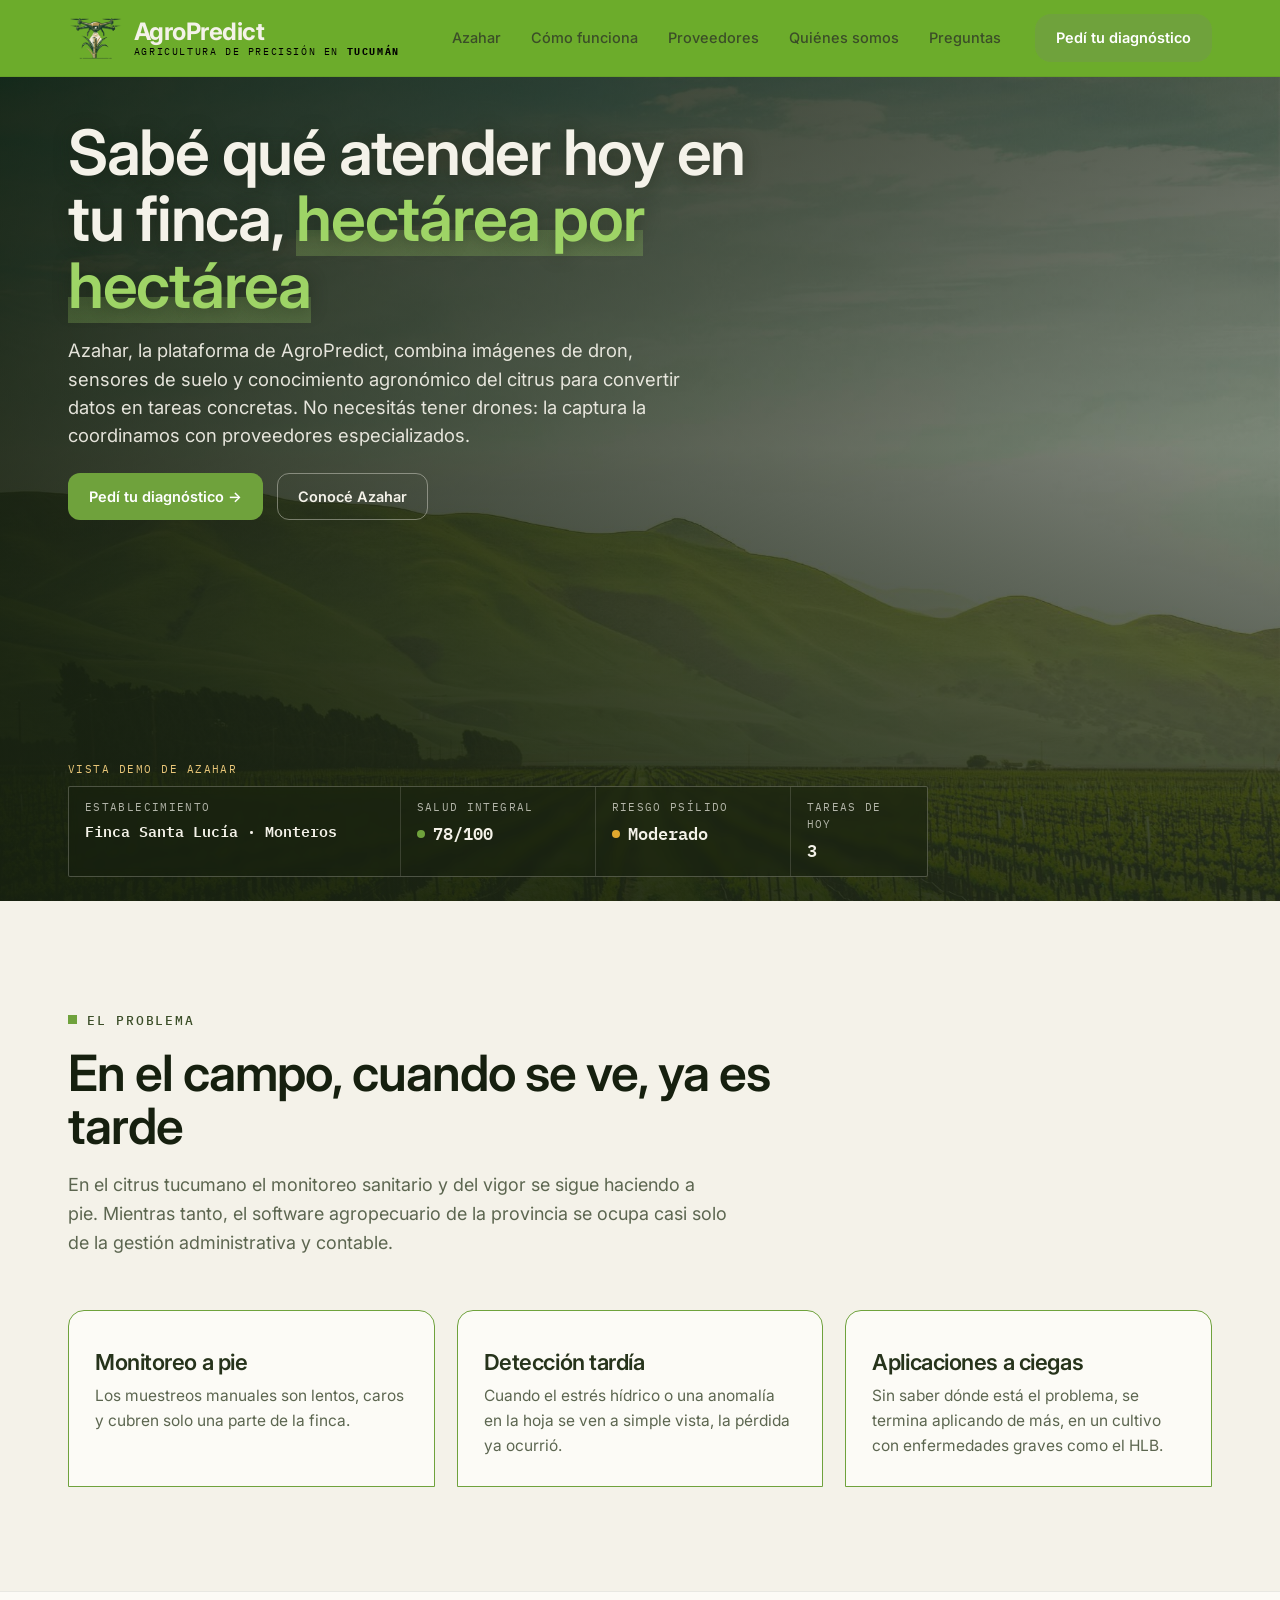
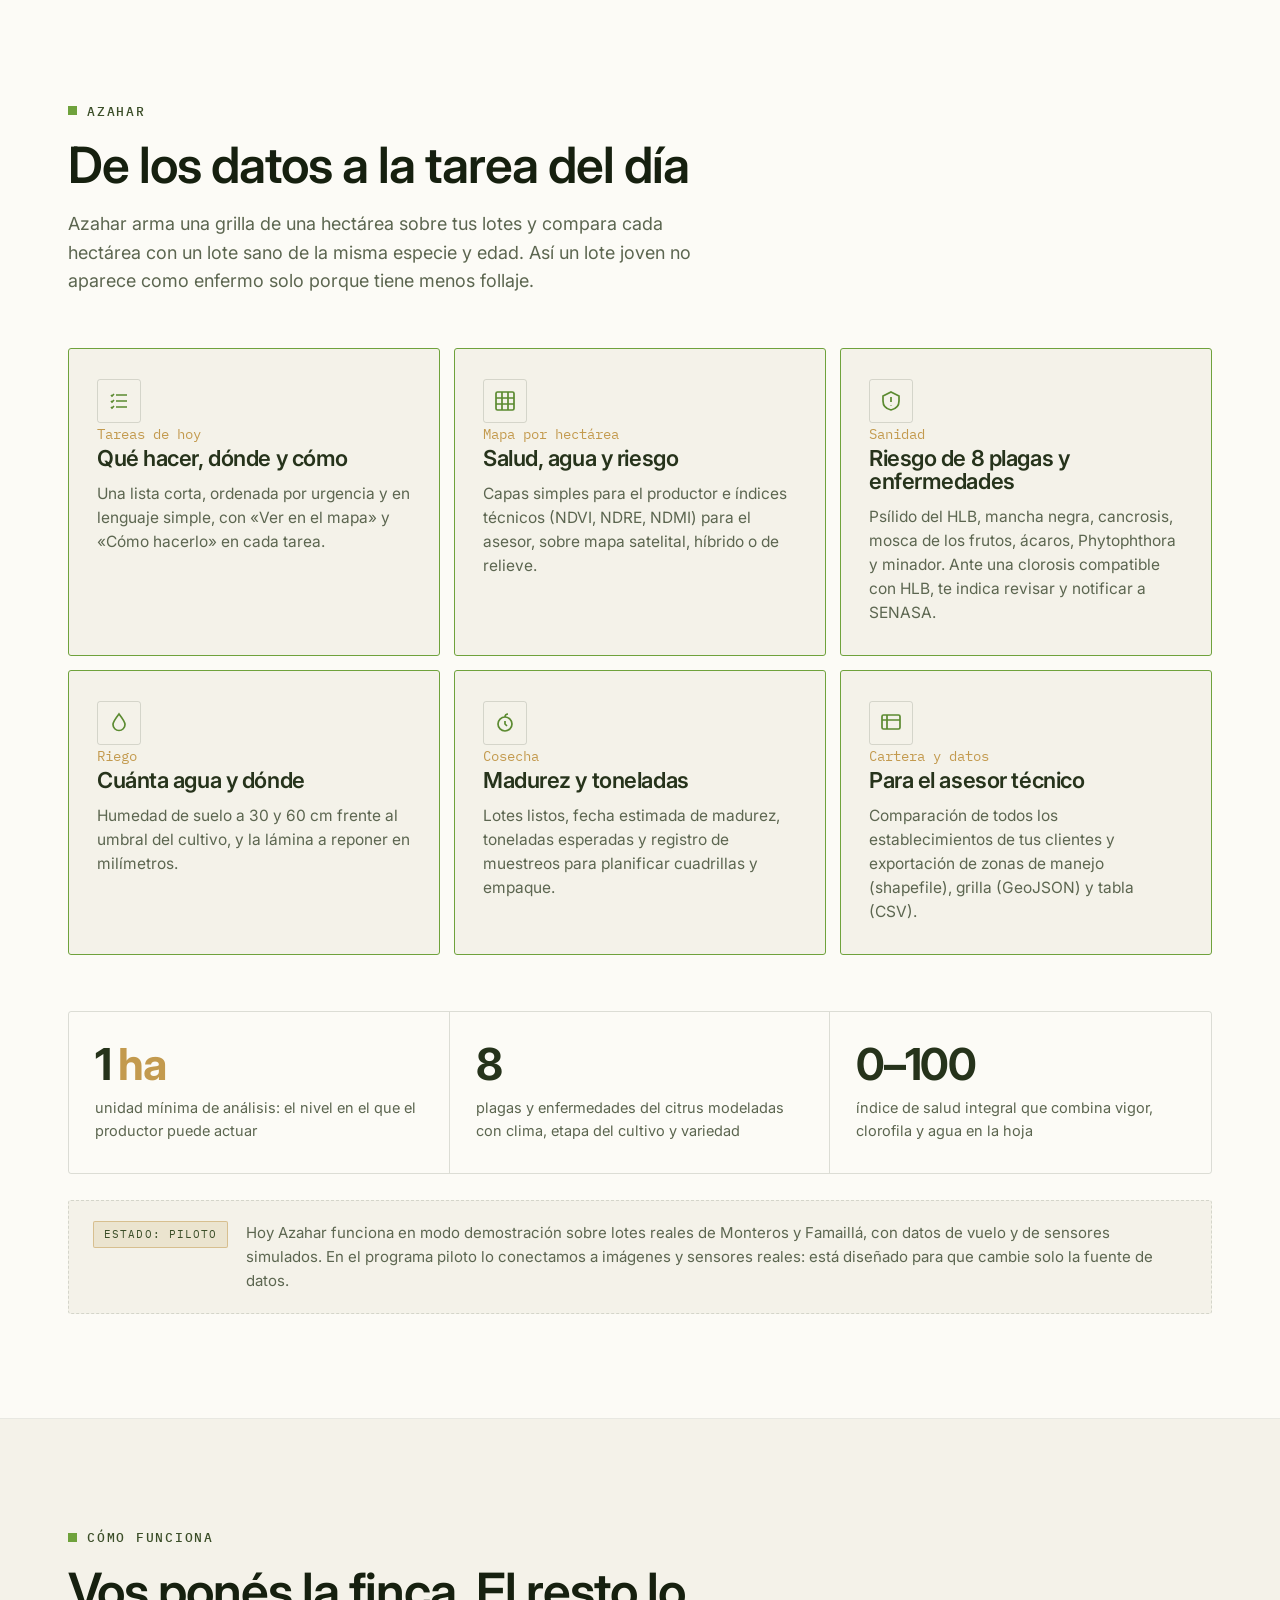
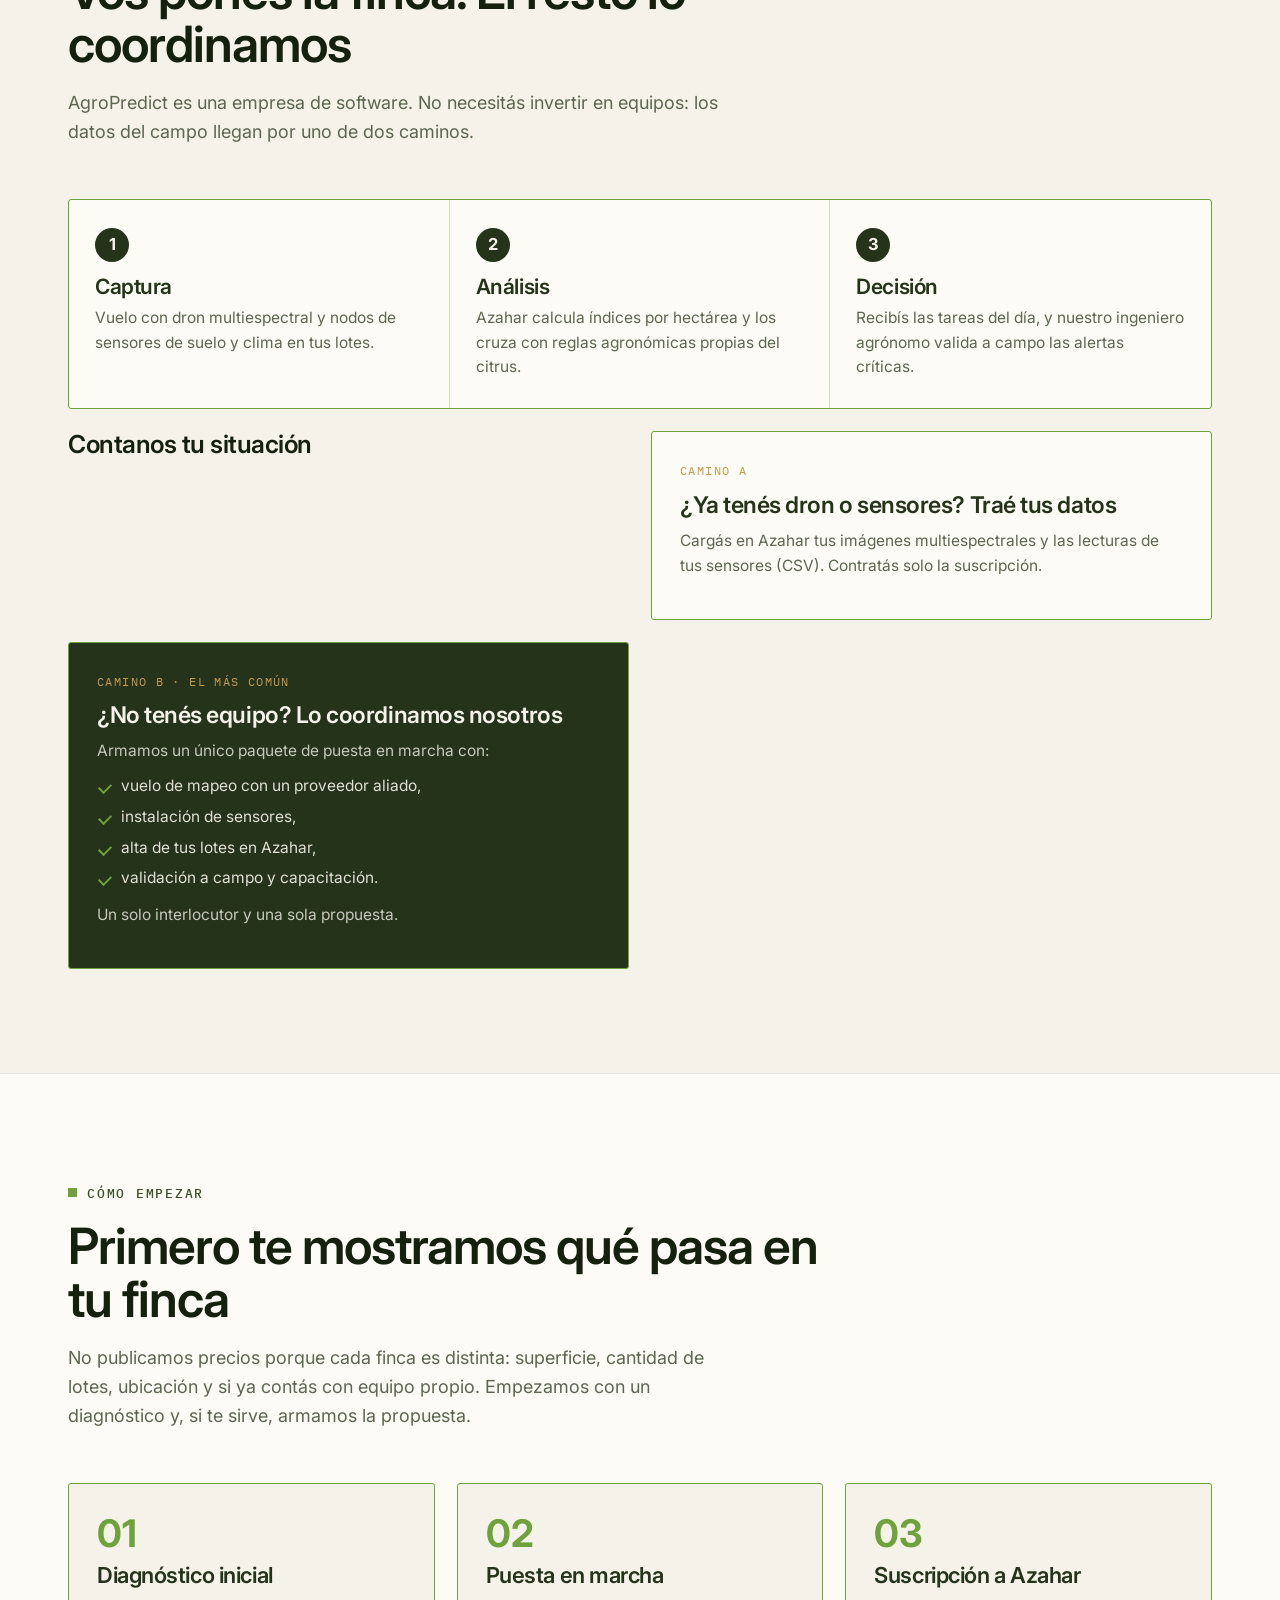
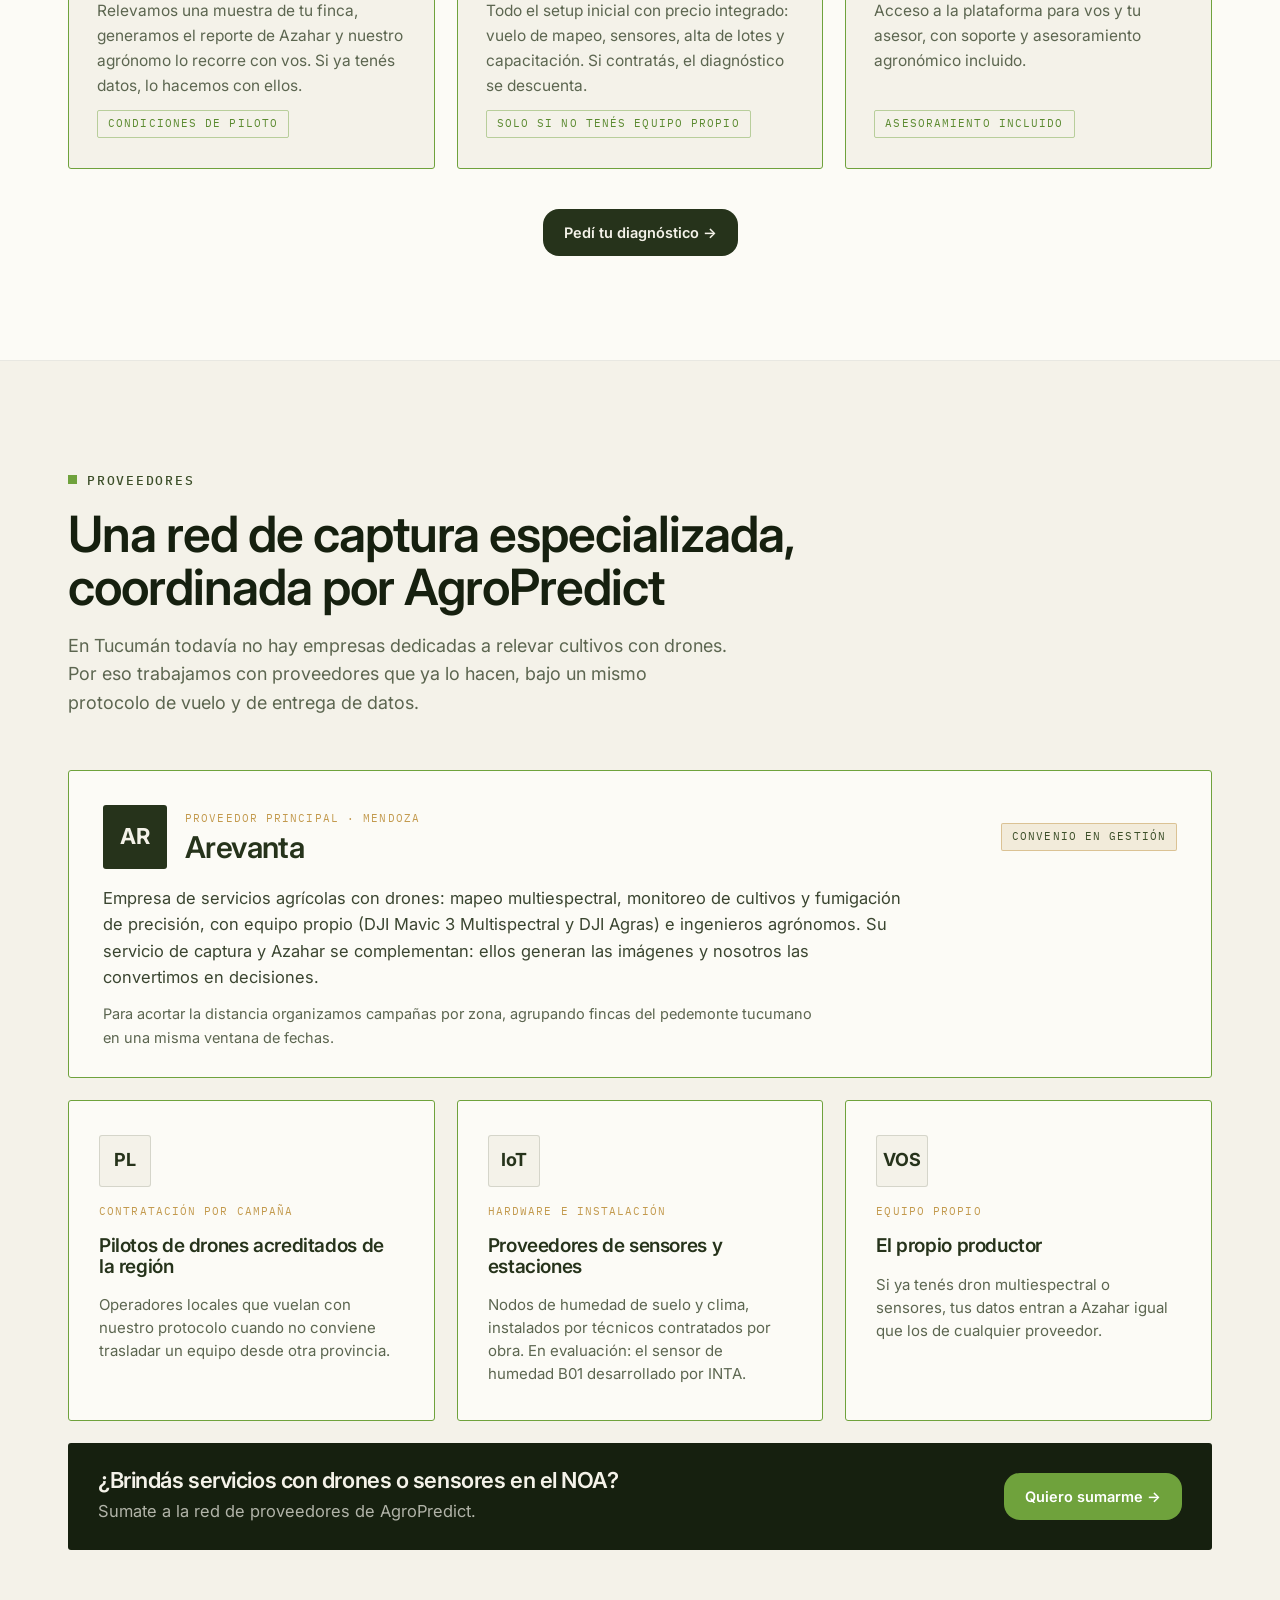
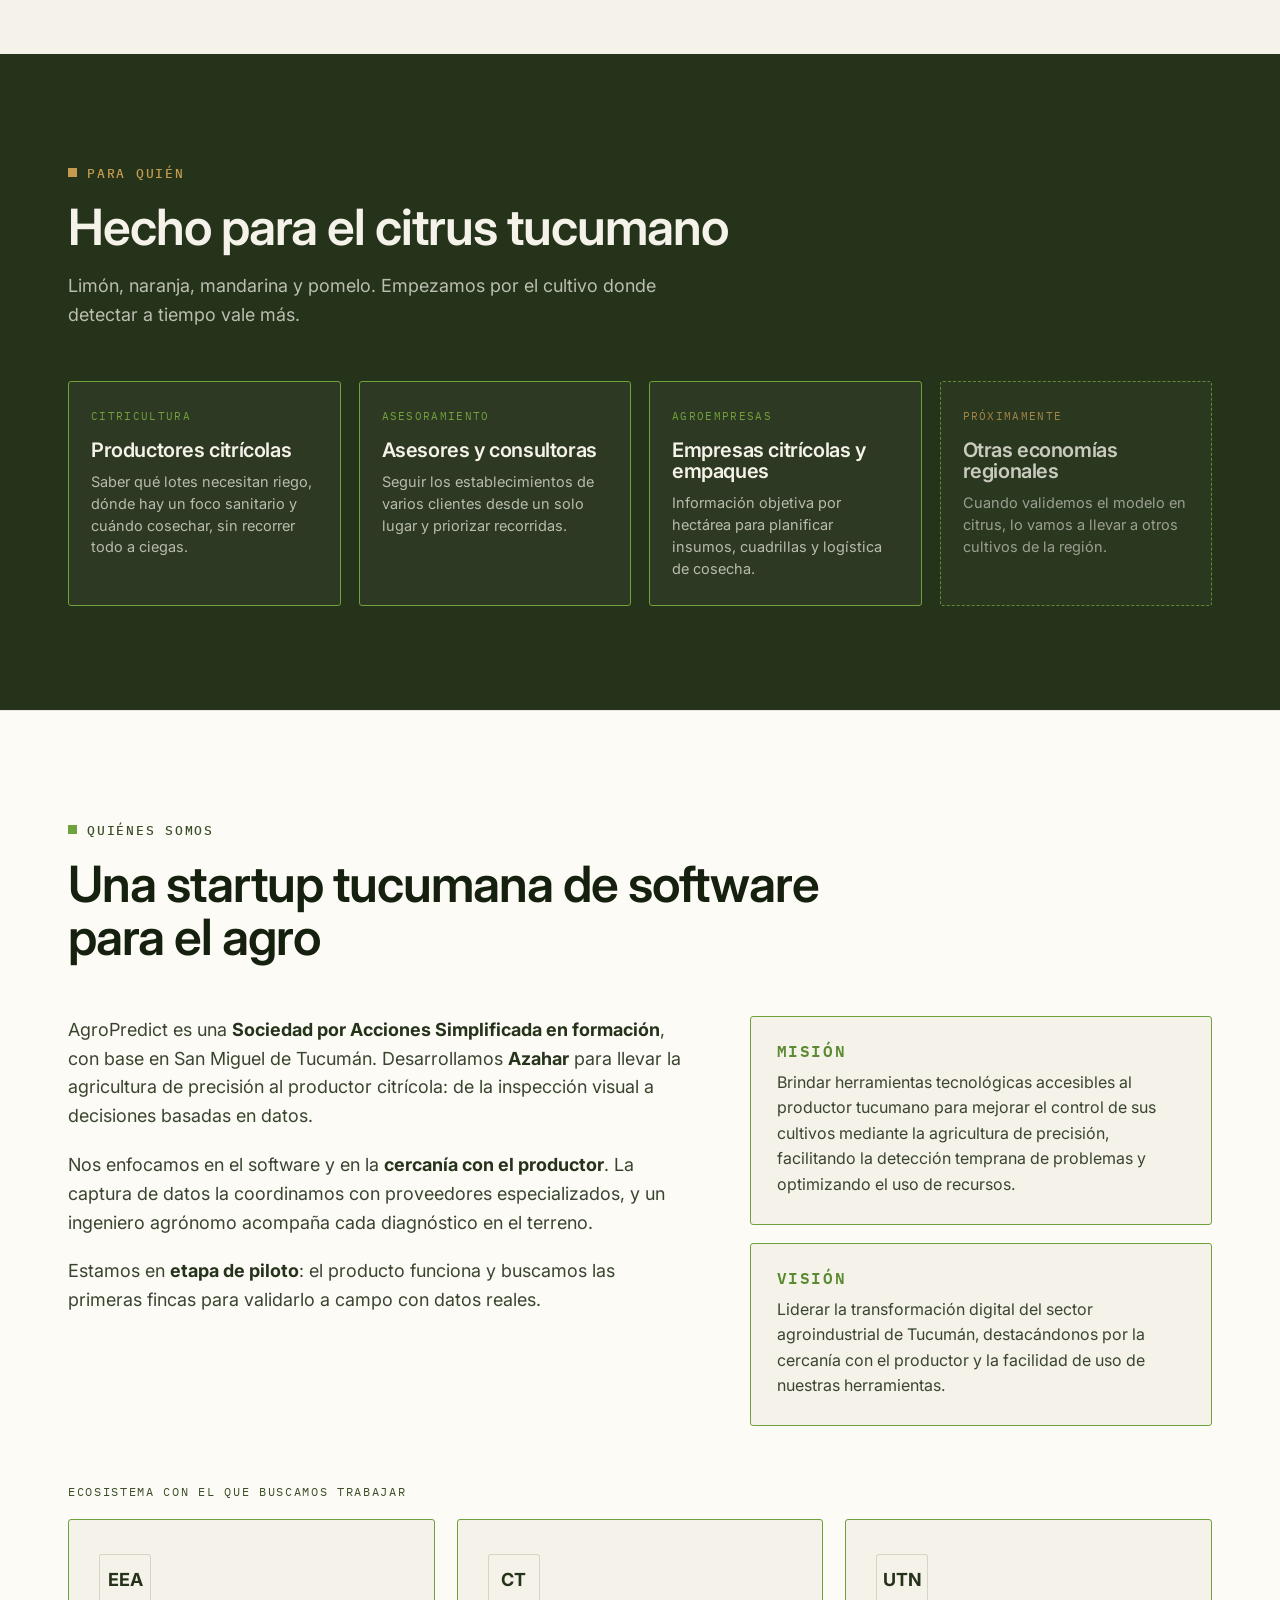
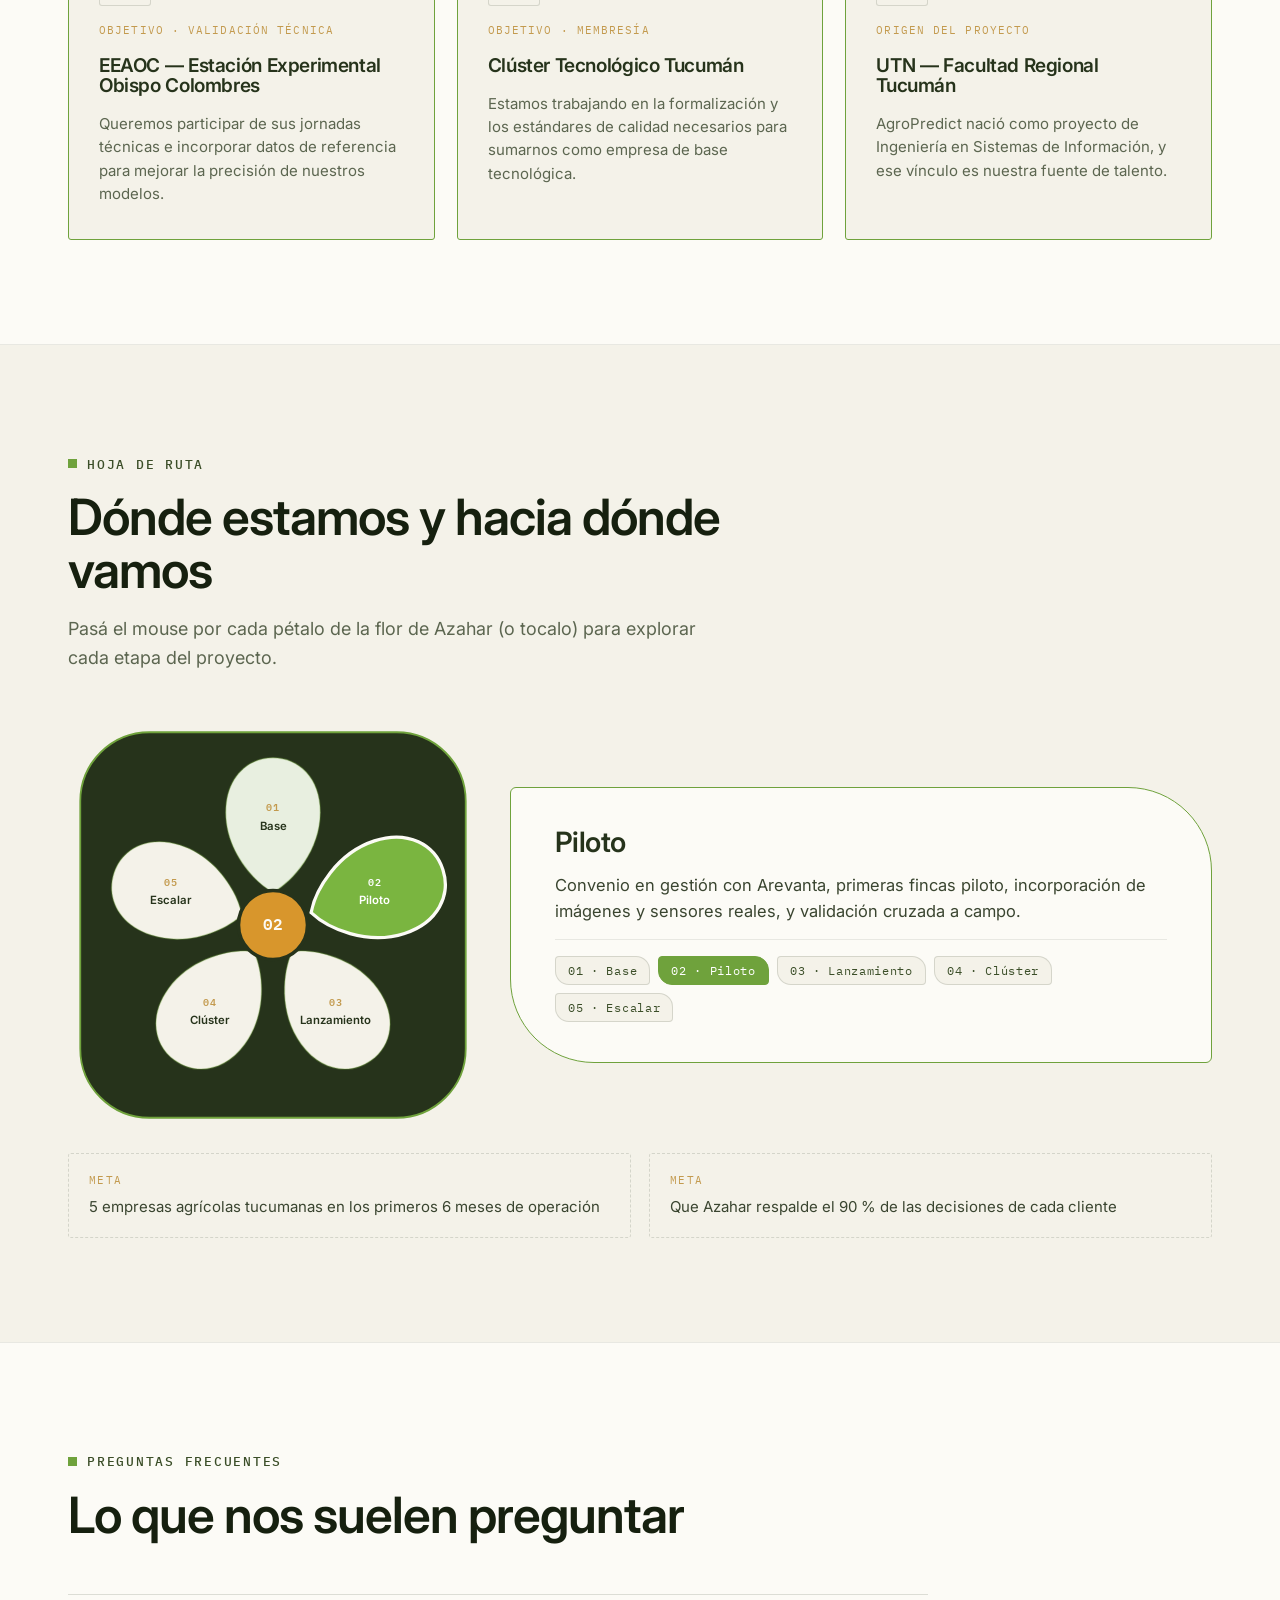
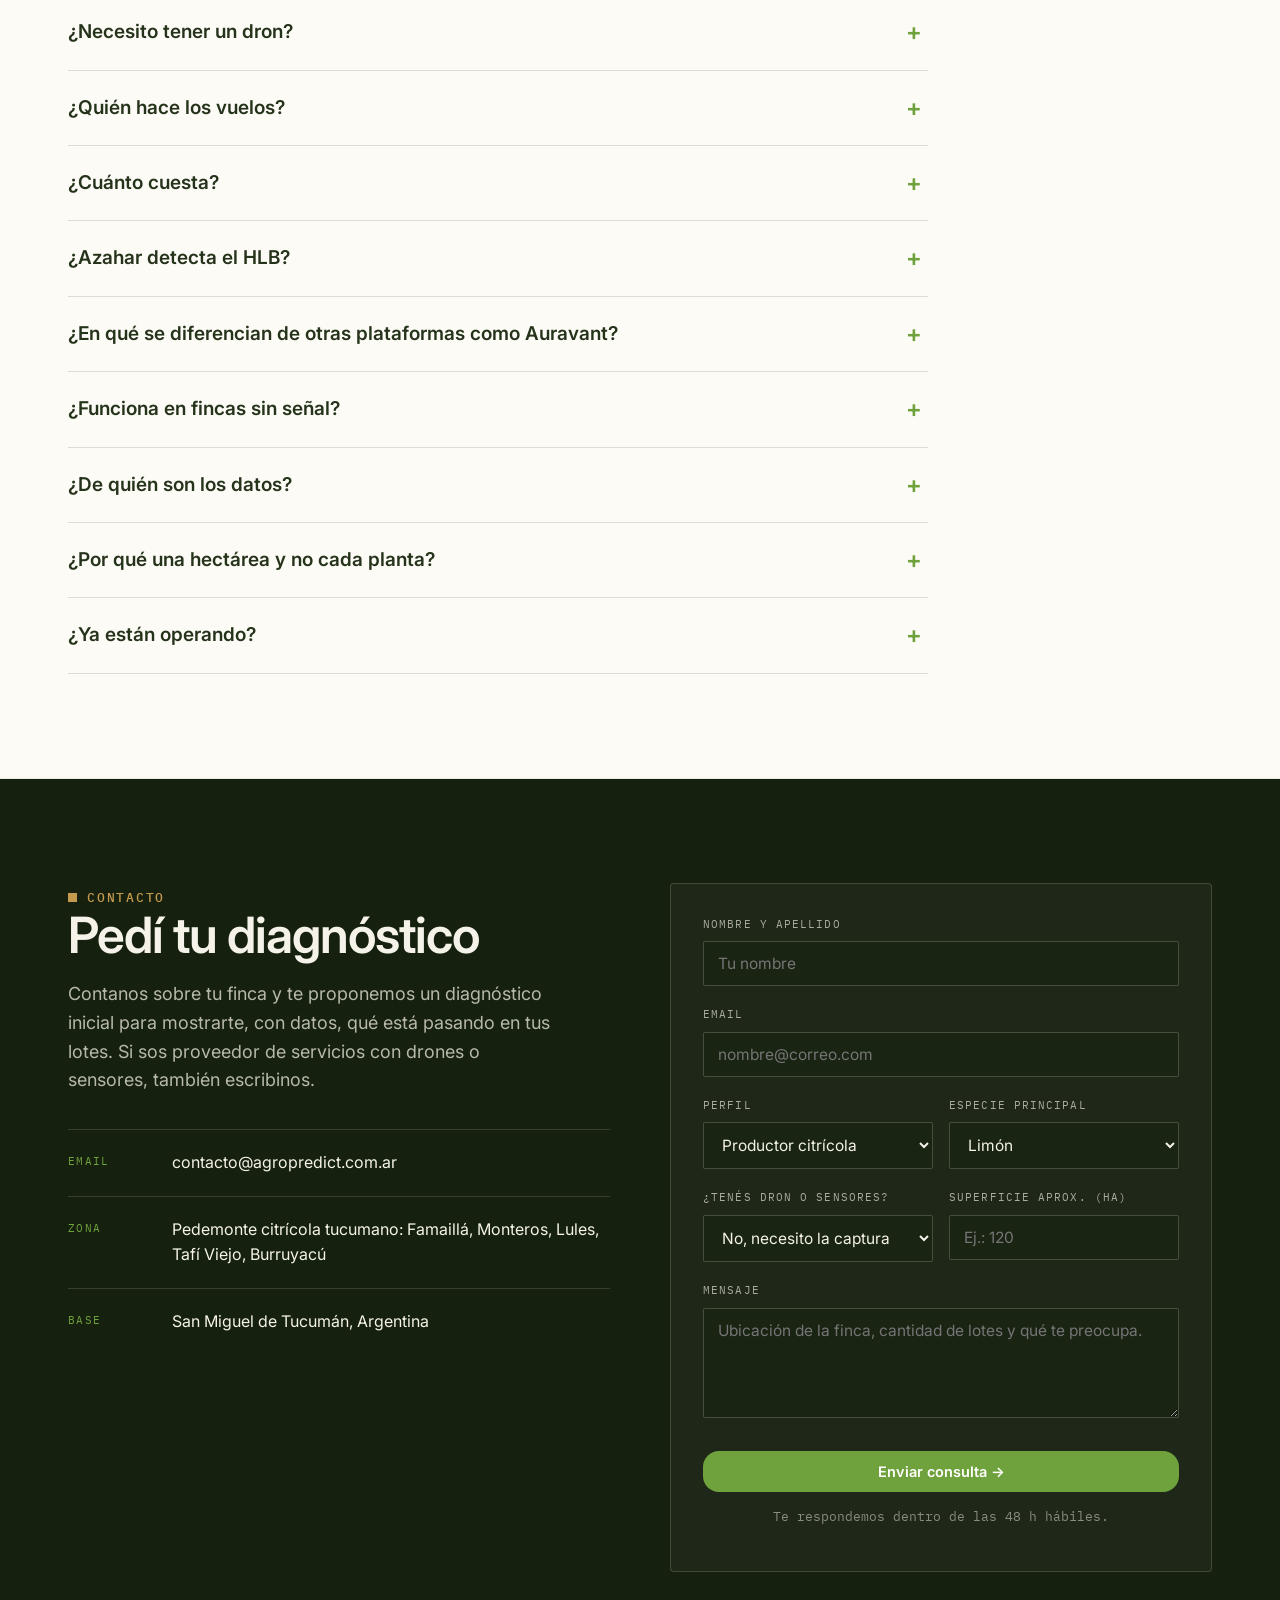
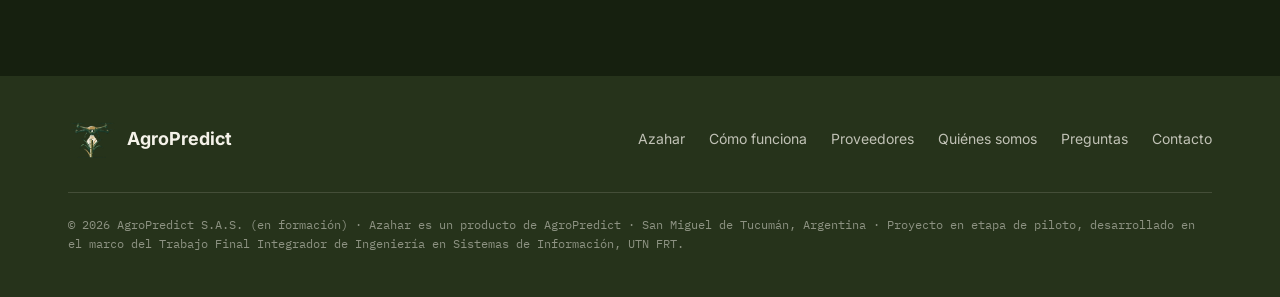
==== commit 3c03cd3d: "Agrega flor de Azahar interactiva en Hoja de ruta y ajustes visuales - Reemplaza las cards de #ruta " ====
--- a/index.html
+++ b/index.html
@@ -1,479 +1,1225 @@
 <!doctype html>
 <html lang="es">
-<head>
-<meta charset="utf-8">
-<meta name="viewport" content="width=device-width, initial-scale=1">
-<title>AgroPredict · Azahar — Agricultura de precisión para el citrus tucumano</title>
-<meta name="description" content="Azahar, la plataforma de AgroPredict, combina imágenes de dron, sensores de suelo y conocimiento agronómico del citrus para decirte qué atender hoy en tu finca, hectárea por hectárea. Programa de fincas piloto en Tucumán.">
-<link rel="preconnect" href="https://fonts.googleapis.com">
-<link rel="preconnect" href="https://fonts.gstatic.com" crossorigin>
-<link href="https://fonts.googleapis.com/css2?family=Inter:wght@400;500;600;700&family=IBM+Plex+Mono:wght@400;500;600&display=swap" rel="stylesheet">
-<link rel="stylesheet" href="css/styles.css">
-</head>
-<body>
-
-<!-- NAV -->
-<header class="nav">
-  <div class="wrap nav-inner">
-    <a class="brand" href="#top" aria-label="AgroPredict inicio">
-      <img src="assets/img/logo.png" alt="AgroPredict">
-      <span class="bt"><strong>AgroPredict</strong><span>Agricultura de precisión</span></span>
-    </a>
-    <nav class="nav-links" id="menu">
-      <a href="#azahar">Azahar</a>
-      <a href="#como">Cómo funciona</a>
-      <a href="#proveedores">Proveedores</a>
-      <a href="#quienes">Quiénes somos</a>
-      <a href="#faq">Preguntas</a>
-      <a href="#contacto" class="btn btn-primary nav-mobile-cta">Pedí tu diagnóstico</a>
-    </nav>
-    <a href="#contacto" class="btn btn-primary nav-cta">Pedí tu diagnóstico</a>
-    <button class="burger" id="burger" aria-label="Abrir menú" aria-expanded="false" aria-controls="menu"><span></span><span></span><span></span></button>
-  </div>
-</header>
-
-<!-- HERO -->
-<section class="hero" id="top" style="padding:0">
-  <div class="hero-bg"><img src="assets/img/hero-bg.jpg" alt="Cultivo en hileras al pie de las sierras"></div>
-  <div class="wrap hero-inner">
-    <span class="pill"><span class="dot g"></span>Programa de fincas piloto abierto</span>
-    <span class="eyebrow hero-eyebrow">Agricultura de precisión para citrus · Tucumán</span>
-    <h1>Sabé qué atender hoy en tu finca, <em>hectárea por hectárea</em></h1>
-    <p class="lead">Azahar, la plataforma de AgroPredict, combina imágenes de dron, sensores de suelo y conocimiento agronómico del citrus para convertir datos en tareas concretas. No necesitás tener drones: la captura la coordinamos con proveedores especializados.</p>
-    <div class="hero-actions">
-      <a href="#contacto" class="btn btn-primary">Pedí tu diagnóstico →</a>
-      <a href="#azahar" class="btn btn-ghost">Conocé Azahar</a>
-    </div>
-    <div class="telemetry-wrap">
-      <div class="telemetry-tag">Vista demo de Azahar</div>
-      <div class="telemetry" aria-hidden="true">
-        <div class="cell"><div class="k">Establecimiento</div><div class="v" style="font-size:15px">Finca Santa Lucía · Monteros</div></div>
-        <div class="cell"><div class="k">Salud integral</div><div class="v"><span class="dot g"></span>78/100</div></div>
-        <div class="cell"><div class="k">Riesgo psílido</div><div class="v"><span class="dot y"></span>Moderado</div></div>
-        <div class="cell"><div class="k">Tareas de hoy</div><div class="v">3</div></div>
-      </div>
-    </div>
-  </div>
-</section>
-
-<!-- PROBLEMA -->
-<section id="problema">
-  <div class="wrap">
-    <div class="sec-head">
-      <span class="eyebrow">El problema</span>
-      <h2>En el campo, cuando se ve, ya es tarde</h2>
-      <p>En el citrus tucumano el monitoreo sanitario y del vigor se sigue haciendo a pie. Mientras tanto, el software agropecuario de la provincia se ocupa casi solo de la gestión administrativa y contable.</p>
-    </div>
-    <div class="prob-grid">
-      <div class="prob">
-        <div class="n">01</div>
-        <h3>Monitoreo a pie</h3>
-        <p>Los muestreos manuales son lentos, caros y cubren solo una parte de la finca.</p>
-      </div>
-      <div class="prob">
-        <div class="n">02</div>
-        <h3>Detección tardía</h3>
-        <p>Cuando el estrés hídrico o una anomalía en la hoja se ven a simple vista, la pérdida ya ocurrió.</p>
-      </div>
-      <div class="prob">
-        <div class="n">03</div>
-        <h3>Aplicaciones a ciegas</h3>
-        <p>Sin saber dónde está el problema, se termina aplicando de más, en un cultivo con enfermedades graves como el HLB.</p>
-      </div>
-    </div>
-  </div>
-</section>
-
-<!-- AZAHAR -->
-<section id="azahar">
-  <div class="wrap">
-    <div class="sec-head">
-      <span class="eyebrow">Azahar</span>
-      <h2>De los datos a la tarea del día</h2>
-      <p>Azahar arma una grilla de una hectárea sobre tus lotes y compara cada hectárea con un lote sano de la misma especie y edad. Así un lote joven no aparece como enfermo solo porque tiene menos follaje.</p>
-    </div>
-    <div class="svc-grid">
-      <div class="svc">
-        <div class="ico"><svg viewBox="0 0 24 24" fill="none" stroke="currentColor" stroke-width="1.7"><path d="M9 6h11M9 12h11M9 18h11"/><path d="M4 6l1 1 2-2M4 12l1 1 2-2M4 18l1 1 2-2"/></svg></div>
-        <div class="idx">01 · Tareas de hoy</div>
-        <h3>Qué hacer, dónde y cómo</h3>
-        <p>Una lista corta, ordenada por urgencia y en lenguaje simple, con «Ver en el mapa» y «Cómo hacerlo» en cada tarea.</p>
-      </div>
-      <div class="svc">
-        <div class="ico"><svg viewBox="0 0 24 24" fill="none" stroke="currentColor" stroke-width="1.7"><rect x="3" y="3" width="18" height="18" rx="1.5"/><path d="M3 9h18M3 15h18M9 3v18M15 3v18"/></svg></div>
-        <div class="idx">02 · Mapa por hectárea</div>
-        <h3>Salud, agua y riesgo</h3>
-        <p>Capas simples para el productor e índices técnicos (NDVI, NDRE, NDMI) para el asesor, sobre mapa satelital, híbrido o de relieve.</p>
-      </div>
-      <div class="svc">
-        <div class="ico"><svg viewBox="0 0 24 24" fill="none" stroke="currentColor" stroke-width="1.7"><path d="M12 3l8 4v5c0 5-3.5 8-8 9-4.5-1-8-4-8-9V7z"/><path d="M12 8v5M12 16v.5"/></svg></div>
-        <div class="idx">03 · Sanidad</div>
-        <h3>Riesgo de 8 plagas y enfermedades</h3>
-        <p>Psílido del HLB, mancha negra, cancrosis, mosca de los frutos, ácaros, Phytophthora y minador. Ante una clorosis compatible con HLB, te indica revisar y notificar a SENASA.</p>
-      </div>
-      <div class="svc">
-        <div class="ico"><svg viewBox="0 0 24 24" fill="none" stroke="currentColor" stroke-width="1.7"><path d="M12 3c3.5 4.5 6 7.6 6 10.5A6 6 0 0 1 6 13.5C6 10.6 8.5 7.5 12 3z"/></svg></div>
-        <div class="idx">04 · Riego</div>
-        <h3>Cuánta agua y dónde</h3>
-        <p>Humedad de suelo a 30 y 60 cm frente al umbral del cultivo, y la lámina a reponer en milímetros.</p>
-      </div>
-      <div class="svc">
-        <div class="ico"><svg viewBox="0 0 24 24" fill="none" stroke="currentColor" stroke-width="1.7"><circle cx="12" cy="13" r="7"/><path d="M12 6c0-2 1-3 3-3M12 10v3l2 2"/></svg></div>
-        <div class="idx">05 · Cosecha</div>
-        <h3>Madurez y toneladas</h3>
-        <p>Lotes listos, fecha estimada de madurez, toneladas esperadas y registro de muestreos para planificar cuadrillas y empaque.</p>
-      </div>
-      <div class="svc">
-        <div class="ico"><svg viewBox="0 0 24 24" fill="none" stroke="currentColor" stroke-width="1.7"><rect x="3" y="4" width="18" height="14" rx="1.5"/><path d="M3 9h18M8 4v14"/></svg></div>
-        <div class="idx">06 · Cartera y datos</div>
-        <h3>Para el asesor técnico</h3>
-        <p>Comparación de todos los establecimientos de tus clientes y exportación de zonas de manejo (shapefile), grilla (GeoJSON) y tabla (CSV).</p>
-      </div>
-    </div>
-    <div class="metrics">
-      <div class="metric"><div class="n">1<span> ha</span></div><div class="l">unidad mínima de análisis: el nivel en el que el productor puede actuar</div></div>
-      <div class="metric"><div class="n">8</div><div class="l">plagas y enfermedades del citrus modeladas con clima, etapa del cultivo y variedad</div></div>
-      <div class="metric"><div class="n">0–100</div><div class="l">índice de salud integral que combina vigor, clorofila y agua en la hoja</div></div>
-    </div>
-    <div class="status-note">
-      <span class="status-tag">Estado: piloto</span>
-      <p>Hoy Azahar funciona en modo demostración sobre lotes reales de Monteros y Famaillá, con datos de vuelo y de sensores simulados. En el programa piloto lo conectamos a imágenes y sensores reales: está diseñado para que cambie solo la fuente de datos.</p>
-    </div>
-  </div>
-</section>
-
-<!-- CÓMO FUNCIONA -->
-<section id="como">
-  <div class="wrap">
-    <div class="sec-head">
-      <span class="eyebrow">Cómo funciona</span>
-      <h2>Vos ponés la finca. El resto lo coordinamos</h2>
-      <p>AgroPredict es una empresa de software. No necesitás invertir en equipos: los datos del campo llegan por uno de dos caminos.</p>
-    </div>
-    <div class="steps">
-      <div class="step"><div class="sn">1</div><h3>Captura</h3><p>Vuelo con dron multiespectral y nodos de sensores de suelo y clima en tus lotes.</p></div>
-      <div class="step"><div class="sn">2</div><h3>Análisis</h3><p>Azahar calcula índices por hectárea y los cruza con reglas agronómicas propias del citrus.</p></div>
-      <div class="step"><div class="sn">3</div><h3>Decisión</h3><p>Recibís las tareas del día, y nuestro ingeniero agrónomo valida a campo las alertas críticas.</p></div>
-    </div>
-    <div class="paths">
-      <div class="path">
-        <div class="path-k">Camino A</div>
-        <h3>¿Ya tenés dron o sensores? Traé tus datos</h3>
-        <p>Cargás en Azahar tus imágenes multiespectrales y las lecturas de tus sensores (CSV). Contratás solo la suscripción.</p>
-      </div>
-      <div class="path path-main">
-        <div class="path-k">Camino B · el más común</div>
-        <h3>¿No tenés equipo? Lo coordinamos nosotros</h3>
-        <p>Armamos un único paquete de puesta en marcha con:</p>
-        <ul class="ticks">
-          <li>vuelo de mapeo con un proveedor aliado,</li>
-          <li>instalación de sensores,</li>
-          <li>alta de tus lotes en Azahar,</li>
-          <li>validación a campo y capacitación.</li>
-        </ul>
-        <p>Un solo interlocutor y una sola propuesta.</p>
-      </div>
-    </div>
-  </div>
-</section>
-
-<!-- CÓMO EMPEZAR -->
-<section id="empezar">
-  <div class="wrap">
-    <div class="sec-head">
-      <span class="eyebrow">Cómo empezar</span>
-      <h2>Primero te mostramos qué pasa en tu finca</h2>
-      <p>No publicamos precios porque cada finca es distinta: superficie, cantidad de lotes, ubicación y si ya contás con equipo propio. Empezamos con un diagnóstico y, si te sirve, armamos la propuesta.</p>
-    </div>
-    <div class="offer">
-      <div class="off">
-        <div class="off-n">01</div>
-        <h3>Diagnóstico inicial</h3>
-        <p>Relevamos una muestra de tu finca, generamos el reporte de Azahar y nuestro agrónomo lo recorre con vos. Si ya tenés datos, lo hacemos con ellos.</p>
-        <span class="off-tag">Condiciones de piloto</span>
-      </div>
-      <div class="off">
-        <div class="off-n">02</div>
-        <h3>Puesta en marcha</h3>
-        <p>Todo el setup inicial con precio integrado: vuelo de mapeo, sensores, alta de lotes y capacitación. Si contratás, el diagnóstico se descuenta.</p>
-        <span class="off-tag">Solo si no tenés equipo propio</span>
-      </div>
-      <div class="off">
-        <div class="off-n">03</div>
-        <h3>Suscripción a Azahar</h3>
-        <p>Acceso a la plataforma para vos y tu asesor, con soporte y asesoramiento agronómico incluido.</p>
-        <span class="off-tag">Asesoramiento incluido</span>
-      </div>
-    </div>
-    <div class="center-cta"><a href="#contacto" class="btn btn-dark">Pedí tu diagnóstico →</a></div>
-  </div>
-</section>
-
-<!-- PROVEEDORES -->
-<section id="proveedores">
-  <div class="wrap">
-    <div class="sec-head">
-      <span class="eyebrow">Proveedores</span>
-      <h2>Una red de captura especializada, coordinada por AgroPredict</h2>
-      <p>En Tucumán todavía no hay empresas dedicadas a relevar cultivos con drones. Por eso trabajamos con proveedores que ya lo hacen, bajo un mismo protocolo de vuelo y de entrega de datos.</p>
-    </div>
-    <div class="prov-main">
-      <div class="prov-main-head">
-        <div class="badge-lg">AR</div>
-        <div>
-          <div class="role">Proveedor principal · Mendoza</div>
-          <h3>Arevanta</h3>
-        </div>
-        <span class="status-tag">Convenio en gestión</span>
-      </div>
-      <p>Empresa de servicios agrícolas con drones: mapeo multiespectral, monitoreo de cultivos y fumigación de precisión, con equipo propio (DJI Mavic 3 Multispectral y DJI Agras) e ingenieros agrónomos. Su servicio de captura y Azahar se complementan: ellos generan las imágenes y nosotros las convertimos en decisiones.</p>
-      <p class="muted-s">Para acortar la distancia organizamos campañas por zona, agrupando fincas del pedemonte tucumano en una misma ventana de fechas.</p>
-    </div>
-    <div class="soc-grid">
-      <div class="soc">
-        <div class="badge">PL</div>
-        <div class="role">Contratación por campaña</div>
-        <h3>Pilotos de drones acreditados de la región</h3>
-        <p>Operadores locales que vuelan con nuestro protocolo cuando no conviene trasladar un equipo desde otra provincia.</p>
-      </div>
-      <div class="soc">
-        <div class="badge">IoT</div>
-        <div class="role">Hardware e instalación</div>
-        <h3>Proveedores de sensores y estaciones</h3>
-        <p>Nodos de humedad de suelo y clima, instalados por técnicos contratados por obra. En evaluación: el sensor de humedad B01 desarrollado por INTA.</p>
-      </div>
-      <div class="soc">
-        <div class="badge">VOS</div>
-        <div class="role">Equipo propio</div>
-        <h3>El propio productor</h3>
-        <p>Si ya tenés dron multiespectral o sensores, tus datos entran a Azahar igual que los de cualquier proveedor.</p>
-      </div>
-    </div>
-    <div class="join">
-      <div>
-        <h3>¿Brindás servicios con drones o sensores en el NOA?</h3>
-        <p>Sumate a la red de proveedores de AgroPredict.</p>
-      </div>
-      <a href="#contacto" class="btn btn-primary" data-perfil="Proveedor de drones o sensores">Quiero sumarme →</a>
-    </div>
-  </div>
-</section>
-
-<!-- CLIENTES -->
-<section id="clientes">
-  <div class="wrap">
-    <div class="sec-head">
-      <span class="eyebrow">Para quién</span>
-      <h2>Hecho para el citrus tucumano</h2>
-      <p>Limón, naranja, mandarina y pomelo. Empezamos por el cultivo donde detectar a tiempo vale más.</p>
-    </div>
-    <div class="cli-grid">
-      <div class="cli"><div class="tag">Citricultura</div><h3>Productores citrícolas</h3><p>Saber qué lotes necesitan riego, dónde hay un foco sanitario y cuándo cosechar, sin recorrer todo a ciegas.</p></div>
-      <div class="cli"><div class="tag">Asesoramiento</div><h3>Asesores y consultoras</h3><p>Seguir los establecimientos de varios clientes desde un solo lugar y priorizar recorridas.</p></div>
-      <div class="cli"><div class="tag">Agroempresas</div><h3>Empresas citrícolas y empaques</h3><p>Información objetiva por hectárea para planificar insumos, cuadrillas y logística de cosecha.</p></div>
-      <div class="cli cli-soon"><div class="tag">Próximamente</div><h3>Otras economías regionales</h3><p>Cuando validemos el modelo en citrus, lo vamos a llevar a otros cultivos de la región.</p></div>
-    </div>
-  </div>
-</section>
-
-<!-- QUIÉNES SOMOS -->
-<section id="quienes">
-  <div class="wrap">
-    <div class="sec-head">
-      <span class="eyebrow">Quiénes somos</span>
-      <h2>Una startup tucumana de software para el agro</h2>
-    </div>
-    <div class="about-grid">
-      <div class="about-copy">
-        <p>AgroPredict es una <strong>Sociedad por Acciones Simplificada en formación</strong>, con base en San Miguel de Tucumán. Desarrollamos <strong>Azahar</strong> para llevar la agricultura de precisión al productor citrícola: de la inspección visual a decisiones basadas en datos.</p>
-        <p>Nos enfocamos en el software y en la <strong>cercanía con el productor</strong>. La captura de datos la coordinamos con proveedores especializados, y un ingeniero agrónomo acompaña cada diagnóstico en el terreno.</p>
-        <p>Estamos en <strong>etapa de piloto</strong>: el producto funciona y buscamos las primeras fincas para validarlo a campo con datos reales.</p>
-      </div>
-      <div class="mv">
-        <div class="card">
-          <h3>Misión</h3>
-          <p>Brindar herramientas tecnológicas accesibles al productor tucumano para mejorar el control de sus cultivos mediante la agricultura de precisión, facilitando la detección temprana de problemas y optimizando el uso de recursos.</p>
-        </div>
-        <div class="card">
-          <h3>Visión</h3>
-          <p>Liderar la transformación digital del sector agroindustrial de Tucumán, destacándonos por la cercanía con el productor y la facilidad de uso de nuestras herramientas.</p>
-        </div>
-      </div>
-    </div>
-    <div class="eco">
-      <div class="eco-head">Ecosistema con el que buscamos trabajar</div>
-      <div class="soc-grid">
-        <div class="soc">
-          <div class="badge">EEA</div>
-          <div class="role">Objetivo · validación técnica</div>
-          <h3>EEAOC — Estación Experimental Obispo Colombres</h3>
-          <p>Queremos participar de sus jornadas técnicas e incorporar datos de referencia para mejorar la precisión de nuestros modelos.</p>
-        </div>
-        <div class="soc">
-          <div class="badge">CT</div>
-          <div class="role">Objetivo · membresía</div>
-          <h3>Clúster Tecnológico Tucumán</h3>
-          <p>Estamos trabajando en la formalización y los estándares de calidad necesarios para sumarnos como empresa de base tecnológica.</p>
-        </div>
-        <div class="soc">
-          <div class="badge">UTN</div>
-          <div class="role">Origen del proyecto</div>
-          <h3>UTN — Facultad Regional Tucumán</h3>
-          <p>AgroPredict nació como proyecto de Ingeniería en Sistemas de Información, y ese vínculo es nuestra fuente de talento.</p>
-        </div>
-      </div>
-    </div>
-  </div>
-</section>
-
-<!-- HOJA DE RUTA -->
-<section id="ruta">
-  <div class="wrap">
-    <div class="sec-head">
-      <span class="eyebrow">Hoja de ruta</span>
-      <h2>Dónde estamos y hacia dónde vamos</h2>
-    </div>
-    <div class="road">
-      <div class="phase done">
-        <div class="ph-s">Hecho</div>
-        <h3>Base</h3>
-        <p>Definición de la empresa y MVP de Azahar sobre lotes reales con datos simulados.</p>
-      </div>
-      <div class="phase now">
-        <div class="ph-s">En curso</div>
-        <h3>Piloto</h3>
-        <p>Convenio con Arevanta, primeras fincas piloto, imágenes y sensores reales, y validación cruzada a campo.</p>
-      </div>
-      <div class="phase">
-        <div class="ph-s">Próximo</div>
-        <h3>Lanzamiento</h3>
-        <p>Suscripciones, imágenes satelitales automáticas, alertas al celular, pronóstico a 7 días y app de recorrida.</p>
-      </div>
-      <div class="phase soon">
-        <div class="ph-s">Próximamente</div>
-        <h3>Escalar</h3>
-        <p>Flota propia de drones, otras economías regionales y modelos de IA entrenados con imágenes de fincas tucumanas.</p>
-      </div>
-    </div>
-    <div class="goals">
-      <div class="goal"><span>Meta</span>5 empresas agrícolas tucumanas en los primeros 6 meses de operación</div>
-      <div class="goal"><span>Meta</span>Que Azahar respalde el 90 % de las decisiones de cada cliente</div>
-      <div class="goal"><span>Meta</span>Membresía en el Clúster Tecnológico Tucumán</div>
-    </div>
-  </div>
-</section>
-
-<!-- FAQ -->
-<section id="faq">
-  <div class="wrap">
-    <div class="sec-head">
-      <span class="eyebrow">Preguntas frecuentes</span>
-      <h2>Lo que nos suelen preguntar</h2>
-    </div>
-    <div class="faq">
-      <details><summary>¿Necesito tener un dron?</summary><p>No. Si ya tenés dron multiespectral o sensores, cargás tus datos. Si no, coordinamos la captura con proveedores aliados dentro del paquete de puesta en marcha.</p></details>
-      <details><summary>¿Quién hace los vuelos?</summary><p>Proveedores especializados, en primer lugar Arevanta (convenio en gestión), y pilotos acreditados de la región que trabajan con nuestro protocolo. Vos hablás solo con AgroPredict.</p></details>
-      <details><summary>¿Cuánto cuesta?</summary><p>Depende de la superficie, la cantidad de lotes y si ya tenés equipo. Por eso empezamos con un diagnóstico y después armamos una propuesta con precio integrado.</p></details>
-      <details><summary>¿Azahar detecta el HLB?</summary><p>No lo diagnostica. Detecta una pérdida de clorofila localizada, compatible con HLB, y te indica revisar las plantas y, si hay síntomas, notificar a SENASA, porque es una enfermedad de denuncia obligatoria.</p></details>
-      <details><summary>¿En qué se diferencian de otras plataformas como Auravant?</summary><p>Usamos el detalle del dron y no solo imagen satelital, nos especializamos en citrus, te damos tareas concretas en lugar de mapas para interpretar e incluimos un agrónomo que valida a campo.</p></details>
-      <details><summary>¿Funciona en fincas sin señal?</summary><p>Sí. Las imágenes se descargan en el campo y se procesan después, y Azahar puede usarse sin conexión. Lo único que necesita internet es el mapa de fondo.</p></details>
-      <details><summary>¿De quién son los datos?</summary><p>Del productor. Cada usuario ve solo lo suyo y puede exportar toda su información cuando quiera.</p></details>
-      <details><summary>¿Por qué una hectárea y no cada planta?</summary><p>Porque es el nivel en el que se puede actuar, como regar un sector o revisar un foco, y mantiene el sistema liviano.</p></details>
-      <details><summary>¿Ya están operando?</summary><p>Estamos en etapa de piloto: Azahar funciona y buscamos las primeras fincas para validarlo a campo con datos reales.</p></details>
-    </div>
-  </div>
-</section>
-
-<!-- CONTACTO -->
-<section id="contacto">
-  <div class="wrap">
-    <div class="contact-grid">
-      <div>
-        <span class="eyebrow">Contacto</span>
-        <h2>Pedí tu diagnóstico</h2>
-        <p class="lead">Contanos sobre tu finca y te proponemos un diagnóstico inicial para mostrarte, con datos, qué está pasando en tus lotes. Si sos proveedor de servicios con drones o sensores, también escribinos.</p>
-        <div class="contact-list">
-          <div class="row"><div class="k">Email</div><div class="val">contacto@agropredict.com.ar</div></div>
-          <div class="row"><div class="k">Zona</div><div class="val">Pedemonte citrícola tucumano: Famaillá, Monteros, Lules, Tafí Viejo, Burruyacú</div></div>
-          <div class="row"><div class="k">Base</div><div class="val">San Miguel de Tucumán, Argentina</div></div>
-        </div>
-      </div>
-      <form class="form" id="contactForm" novalidate>
-        <div class="field">
-          <label for="nombre">Nombre y apellido</label>
-          <input id="nombre" name="nombre" type="text" placeholder="Tu nombre" required>
-        </div>
-        <div class="field">
-          <label for="email">Email</label>
-          <input id="email" name="email" type="email" placeholder="nombre@correo.com" required>
-        </div>
-        <div class="field-row">
-          <div class="field">
-            <label for="perfil">Perfil</label>
-            <select id="perfil" name="perfil">
-              <option>Productor citrícola</option>
-              <option>Asesor técnico / consultora</option>
-              <option>Empresa citrícola / empaque</option>
-              <option>Proveedor de drones o sensores</option>
-              <option>Otro</option>
-            </select>
-          </div>
-          <div class="field">
-            <label for="especie">Especie principal</label>
-            <select id="especie" name="especie">
-              <option>Limón</option>
-              <option>Naranja</option>
-              <option>Mandarina</option>
-              <option>Pomelo</option>
-              <option>Otro cultivo (próximamente)</option>
-            </select>
-          </div>
-        </div>
-        <div class="field-row">
-          <div class="field">
-            <label for="equipo">¿Tenés dron o sensores?</label>
-            <select id="equipo" name="equipo">
-              <option>No, necesito la captura</option>
-              <option>Tengo dron multiespectral</option>
-              <option>Tengo sensores</option>
-              <option>Tengo ambos</option>
-            </select>
-          </div>
-          <div class="field">
-            <label for="superficie">Superficie aprox. (ha)</label>
-            <input id="superficie" name="superficie" type="number" min="0" placeholder="Ej.: 120">
-          </div>
-        </div>
-        <div class="field">
-          <label for="mensaje">Mensaje</label>
-          <textarea id="mensaje" name="mensaje" placeholder="Ubicación de la finca, cantidad de lotes y qué te preocupa."></textarea>
-        </div>
-        <button type="submit" class="btn btn-primary">Enviar consulta →</button>
-        <p class="form-note" id="formNote">Te respondemos dentro de las 48 h hábiles.</p>
-      </form>
-    </div>
-  </div>
-</section>
-
-<!-- FOOTER -->
-<footer class="ft">
-  <div class="wrap ft-inner">
-    <div class="ft-brand">
-      <img src="assets/img/logo.png" alt="AgroPredict">
-      <strong>AgroPredict</strong>
-    </div>
-    <nav class="ft-links">
-      <a href="#azahar">Azahar</a>
-      <a href="#como">Cómo funciona</a>
-      <a href="#proveedores">Proveedores</a>
-      <a href="#quienes">Quiénes somos</a>
-      <a href="#faq">Preguntas</a>
-      <a href="#contacto">Contacto</a>
-    </nav>
-    <div class="ft-copy">© 2026 AgroPredict S.A.S. (en formación) · Azahar es un producto de AgroPredict · San Miguel de Tucumán, Argentina · Proyecto en etapa de piloto, desarrollado en el marco del Trabajo Final Integrador de Ingeniería en Sistemas de Información, UTN FRT.</div>
-  </div>
-</footer>
-
-<script src="js/main.js"></script>
-</body>
+  <head>
+    <meta charset="utf-8" />
+    <meta
+      name="viewport"
+      content="width=device-width, initial-scale=1"
+    />
+    <title>
+      AgroPredict · Azahar — Agricultura de precisión para
+      el citrus tucumano
+    </title>
+    <meta
+      name="description"
+      content="Azahar, la plataforma de AgroPredict, combina imágenes de dron, sensores de suelo y conocimiento agronómico del citrus para decirte qué atender hoy en tu finca, hectárea por hectárea. Programa de fincas piloto en Tucumán."
+    />
+    <link
+      rel="preconnect"
+      href="https://fonts.googleapis.com"
+    />
+    <link
+      rel="preconnect"
+      href="https://fonts.gstatic.com"
+      crossorigin
+    />
+    <link
+      href="https://fonts.googleapis.com/css2?family=Inter:wght@400;500;600;700&family=IBM+Plex+Mono:wght@400;500;600&display=swap"
+      rel="stylesheet"
+    />
+    <link rel="stylesheet" href="css/styles.css" />
+  </head>
+  <body>
+    <!-- NAV -->
+    <header class="nav">
+      <div class="wrap nav-inner">
+        <a
+          class="brand"
+          href="#top"
+          aria-label="AgroPredict inicio"
+        >
+          <img
+            src="assets/img/logo.png"
+            alt="AgroPredict"
+          />
+          <span class="bt"
+            ><strong>AgroPredict</strong
+            ><span
+              >Agricultura de precisión en
+              <strong>Tucumán</strong></span
+            ></span
+          >
+        </a>
+        <nav class="nav-links" id="menu">
+          <a href="#azahar">Azahar</a>
+          <a href="#como">Cómo funciona</a>
+          <a href="#proveedores">Proveedores</a>
+          <a href="#quienes">Quiénes somos</a>
+          <a href="#faq">Preguntas</a>
+          <a
+            href="#contacto"
+            class="btn btn-primary nav-mobile-cta"
+            >Pedí tu diagnóstico</a
+          >
+        </nav>
+        <a href="#contacto" class="btn btn-primary nav-cta"
+          >Pedí tu diagnóstico</a
+        >
+        <button
+          class="burger"
+          id="burger"
+          aria-label="Abrir menú"
+          aria-expanded="false"
+          aria-controls="menu"
+        >
+          <span></span><span></span><span></span>
+        </button>
+      </div>
+    </header>
+
+    <!-- HERO -->
+    <section class="hero" id="top" style="padding: 0">
+      <div class="hero-bg">
+        <img
+          src="assets/img/hero-bg.jpg"
+          alt="Cultivo en hileras al pie de las sierras"
+        />
+      </div>
+      <div class="wrap hero-inner">
+        <h1>
+          Sabé qué atender hoy en tu finca,
+          <em>hectárea por hectárea</em>
+        </h1>
+        <p class="lead">
+          Azahar, la plataforma de AgroPredict, combina
+          imágenes de dron, sensores de suelo y conocimiento
+          agronómico del citrus para convertir datos en
+          tareas concretas. No necesitás tener drones: la
+          captura la coordinamos con proveedores
+          especializados.
+        </p>
+        <div class="hero-actions">
+          <a href="#contacto" class="btn btn-primary"
+            >Pedí tu diagnóstico →</a
+          >
+          <a href="#azahar" class="btn btn-ghost"
+            >Conocé Azahar</a
+          >
+        </div>
+        <div class="telemetry-wrap">
+          <div class="telemetry-tag">
+            Vista demo de Azahar
+          </div>
+          <div class="telemetry" aria-hidden="true">
+            <div class="cell">
+              <div class="k">Establecimiento</div>
+              <div class="v" style="font-size: 15px">
+                Finca Santa Lucía · Monteros
+              </div>
+            </div>
+            <div class="cell">
+              <div class="k">Salud integral</div>
+              <div class="v">
+                <span class="dot g"></span>78/100
+              </div>
+            </div>
+            <div class="cell">
+              <div class="k">Riesgo psílido</div>
+              <div class="v">
+                <span class="dot y"></span>Moderado
+              </div>
+            </div>
+            <div class="cell">
+              <div class="k">Tareas de hoy</div>
+              <div class="v">3</div>
+            </div>
+          </div>
+        </div>
+      </div>
+    </section>
+
+    <!-- PROBLEMA -->
+    <section id="problema">
+      <div class="wrap">
+        <div class="sec-head">
+          <span class="eyebrow">El problema</span>
+          <h2>En el campo, cuando se ve, ya es tarde</h2>
+          <p>
+            En el citrus tucumano el monitoreo sanitario y
+            del vigor se sigue haciendo a pie. Mientras
+            tanto, el software agropecuario de la provincia
+            se ocupa casi solo de la gestión administrativa
+            y contable.
+          </p>
+        </div>
+        <div class="prob-grid">
+          <div class="prob">
+            <h3>Monitoreo a pie</h3>
+            <p>
+              Los muestreos manuales son lentos, caros y
+              cubren solo una parte de la finca.
+            </p>
+          </div>
+          <div class="prob">
+            <h3>Detección tardía</h3>
+            <p>
+              Cuando el estrés hídrico o una anomalía en la
+              hoja se ven a simple vista, la pérdida ya
+              ocurrió.
+            </p>
+          </div>
+          <div class="prob">
+            <h3>Aplicaciones a ciegas</h3>
+            <p>
+              Sin saber dónde está el problema, se termina
+              aplicando de más, en un cultivo con
+              enfermedades graves como el HLB.
+            </p>
+          </div>
+        </div>
+      </div>
+    </section>
+
+    <!-- AZAHAR -->
+    <section id="azahar">
+      <div class="wrap">
+        <div class="sec-head">
+          <span class="eyebrow">Azahar</span>
+          <h2>De los datos a la tarea del día</h2>
+          <p>
+            Azahar arma una grilla de una hectárea sobre tus
+            lotes y compara cada hectárea con un lote sano
+            de la misma especie y edad. Así un lote joven no
+            aparece como enfermo solo porque tiene menos
+            follaje.
+          </p>
+        </div>
+        <div class="svc-grid">
+          <div class="svc">
+            <div class="ico">
+              <svg
+                viewBox="0 0 24 24"
+                fill="none"
+                stroke="currentColor"
+                stroke-width="1.7"
+              >
+                <path d="M9 6h11M9 12h11M9 18h11" />
+                <path
+                  d="M4 6l1 1 2-2M4 12l1 1 2-2M4 18l1 1 2-2"
+                />
+              </svg>
+            </div>
+            <div class="idx">Tareas de hoy</div>
+            <h3>Qué hacer, dónde y cómo</h3>
+            <p>
+              Una lista corta, ordenada por urgencia y en
+              lenguaje simple, con «Ver en el mapa» y «Cómo
+              hacerlo» en cada tarea.
+            </p>
+          </div>
+          <div class="svc">
+            <div class="ico">
+              <svg
+                viewBox="0 0 24 24"
+                fill="none"
+                stroke="currentColor"
+                stroke-width="1.7"
+              >
+                <rect
+                  x="3"
+                  y="3"
+                  width="18"
+                  height="18"
+                  rx="1.5"
+                />
+                <path d="M3 9h18M3 15h18M9 3v18M15 3v18" />
+              </svg>
+            </div>
+            <div class="idx">Mapa por hectárea</div>
+            <h3>Salud, agua y riesgo</h3>
+            <p>
+              Capas simples para el productor e índices
+              técnicos (NDVI, NDRE, NDMI) para el asesor,
+              sobre mapa satelital, híbrido o de relieve.
+            </p>
+          </div>
+          <div class="svc">
+            <div class="ico">
+              <svg
+                viewBox="0 0 24 24"
+                fill="none"
+                stroke="currentColor"
+                stroke-width="1.7"
+              >
+                <path
+                  d="M12 3l8 4v5c0 5-3.5 8-8 9-4.5-1-8-4-8-9V7z"
+                />
+                <path d="M12 8v5M12 16v.5" />
+              </svg>
+            </div>
+            <div class="idx">Sanidad</div>
+            <h3>Riesgo de 8 plagas y enfermedades</h3>
+            <p>
+              Psílido del HLB, mancha negra, cancrosis,
+              mosca de los frutos, ácaros, Phytophthora y
+              minador. Ante una clorosis compatible con HLB,
+              te indica revisar y notificar a SENASA.
+            </p>
+          </div>
+          <div class="svc">
+            <div class="ico">
+              <svg
+                viewBox="0 0 24 24"
+                fill="none"
+                stroke="currentColor"
+                stroke-width="1.7"
+              >
+                <path
+                  d="M12 3c3.5 4.5 6 7.6 6 10.5A6 6 0 0 1 6 13.5C6 10.6 8.5 7.5 12 3z"
+                />
+              </svg>
+            </div>
+            <div class="idx">Riego</div>
+            <h3>Cuánta agua y dónde</h3>
+            <p>
+              Humedad de suelo a 30 y 60 cm frente al umbral
+              del cultivo, y la lámina a reponer en
+              milímetros.
+            </p>
+          </div>
+          <div class="svc">
+            <div class="ico">
+              <svg
+                viewBox="0 0 24 24"
+                fill="none"
+                stroke="currentColor"
+                stroke-width="1.7"
+              >
+                <circle cx="12" cy="13" r="7" />
+                <path d="M12 6c0-2 1-3 3-3M12 10v3l2 2" />
+              </svg>
+            </div>
+            <div class="idx">Cosecha</div>
+            <h3>Madurez y toneladas</h3>
+            <p>
+              Lotes listos, fecha estimada de madurez,
+              toneladas esperadas y registro de muestreos
+              para planificar cuadrillas y empaque.
+            </p>
+          </div>
+          <div class="svc">
+            <div class="ico">
+              <svg
+                viewBox="0 0 24 24"
+                fill="none"
+                stroke="currentColor"
+                stroke-width="1.7"
+              >
+                <rect
+                  x="3"
+                  y="4"
+                  width="18"
+                  height="14"
+                  rx="1.5"
+                />
+                <path d="M3 9h18M8 4v14" />
+              </svg>
+            </div>
+            <div class="idx">Cartera y datos</div>
+            <h3>Para el asesor técnico</h3>
+            <p>
+              Comparación de todos los establecimientos de
+              tus clientes y exportación de zonas de manejo
+              (shapefile), grilla (GeoJSON) y tabla (CSV).
+            </p>
+          </div>
+        </div>
+        <div class="metrics">
+          <div class="metric">
+            <div class="n">1<span> ha</span></div>
+            <div class="l">
+              unidad mínima de análisis: el nivel en el que
+              el productor puede actuar
+            </div>
+          </div>
+          <div class="metric">
+            <div class="n">8</div>
+            <div class="l">
+              plagas y enfermedades del citrus modeladas con
+              clima, etapa del cultivo y variedad
+            </div>
+          </div>
+          <div class="metric">
+            <div class="n">0–100</div>
+            <div class="l">
+              índice de salud integral que combina vigor,
+              clorofila y agua en la hoja
+            </div>
+          </div>
+        </div>
+        <div class="status-note">
+          <span class="status-tag">Estado: piloto</span>
+          <p>
+            Hoy Azahar funciona en modo demostración sobre
+            lotes reales de Monteros y Famaillá, con datos
+            de vuelo y de sensores simulados. En el programa
+            piloto lo conectamos a imágenes y sensores
+            reales: está diseñado para que cambie solo la
+            fuente de datos.
+          </p>
+        </div>
+      </div>
+    </section>
+
+    <!-- CÓMO FUNCIONA -->
+    <section id="como">
+      <div class="wrap">
+        <div class="sec-head">
+          <span class="eyebrow">Cómo funciona</span>
+          <h2>
+            Vos ponés la finca. El resto lo coordinamos
+          </h2>
+          <p>
+            AgroPredict es una empresa de software. No
+            necesitás invertir en equipos: los datos del
+            campo llegan por uno de dos caminos.
+          </p>
+        </div>
+        <div class="steps">
+          <div class="step">
+            <div class="sn">1</div>
+            <h3>Captura</h3>
+            <p>
+              Vuelo con dron multiespectral y nodos de
+              sensores de suelo y clima en tus lotes.
+            </p>
+          </div>
+          <div class="step">
+            <div class="sn">2</div>
+            <h3>Análisis</h3>
+            <p>
+              Azahar calcula índices por hectárea y los
+              cruza con reglas agronómicas propias del
+              citrus.
+            </p>
+          </div>
+          <div class="step">
+            <div class="sn">3</div>
+            <h3>Decisión</h3>
+            <p>
+              Recibís las tareas del día, y nuestro
+              ingeniero agrónomo valida a campo las alertas
+              críticas.
+            </p>
+          </div>
+        </div>
+        <div class="paths">
+          <h2>Contanos tu situación</h2>
+          <div class="path">
+            <div class="path-k">Camino A</div>
+            <h3>
+              ¿Ya tenés dron o sensores? Traé tus datos
+            </h3>
+            <p>
+              Cargás en Azahar tus imágenes multiespectrales
+              y las lecturas de tus sensores (CSV).
+              Contratás solo la suscripción.
+            </p>
+          </div>
+          <div class="path path-main">
+            <div class="path-k">
+              Camino B · el más común
+            </div>
+            <h3>
+              ¿No tenés equipo? Lo coordinamos nosotros
+            </h3>
+            <p>
+              Armamos un único paquete de puesta en marcha
+              con:
+            </p>
+            <ul class="ticks">
+              <li>
+                vuelo de mapeo con un proveedor aliado,
+              </li>
+              <li>instalación de sensores,</li>
+              <li>alta de tus lotes en Azahar,</li>
+              <li>validación a campo y capacitación.</li>
+            </ul>
+            <p>
+              Un solo interlocutor y una sola propuesta.
+            </p>
+          </div>
+        </div>
+      </div>
+    </section>
+
+    <!-- CÓMO EMPEZAR -->
+    <section id="empezar">
+      <div class="wrap">
+        <div class="sec-head">
+          <span class="eyebrow">Cómo empezar</span>
+          <h2>Primero te mostramos qué pasa en tu finca</h2>
+          <p>
+            No publicamos precios porque cada finca es
+            distinta: superficie, cantidad de lotes,
+            ubicación y si ya contás con equipo propio.
+            Empezamos con un diagnóstico y, si te sirve,
+            armamos la propuesta.
+          </p>
+        </div>
+        <div class="offer">
+          <div class="off">
+            <div class="off-n">01</div>
+            <h3>Diagnóstico inicial</h3>
+            <p>
+              Relevamos una muestra de tu finca, generamos
+              el reporte de Azahar y nuestro agrónomo lo
+              recorre con vos. Si ya tenés datos, lo hacemos
+              con ellos.
+            </p>
+            <span class="off-tag"
+              >Condiciones de piloto</span
+            >
+          </div>
+          <div class="off">
+            <div class="off-n">02</div>
+            <h3>Puesta en marcha</h3>
+            <p>
+              Todo el setup inicial con precio integrado:
+              vuelo de mapeo, sensores, alta de lotes y
+              capacitación. Si contratás, el diagnóstico se
+              descuenta.
+            </p>
+            <span class="off-tag"
+              >Solo si no tenés equipo propio</span
+            >
+          </div>
+          <div class="off">
+            <div class="off-n">03</div>
+            <h3>Suscripción a Azahar</h3>
+            <p>
+              Acceso a la plataforma para vos y tu asesor,
+              con soporte y asesoramiento agronómico
+              incluido.
+            </p>
+            <span class="off-tag"
+              >Asesoramiento incluido</span
+            >
+          </div>
+        </div>
+        <div class="center-cta">
+          <a href="#contacto" class="btn btn-dark"
+            >Pedí tu diagnóstico →</a
+          >
+        </div>
+      </div>
+    </section>
+
+    <!-- PROVEEDORES -->
+    <section id="proveedores">
+      <div class="wrap">
+        <div class="sec-head">
+          <span class="eyebrow">Proveedores</span>
+          <h2>
+            Una red de captura especializada, coordinada por
+            AgroPredict
+          </h2>
+          <p>
+            En Tucumán todavía no hay empresas dedicadas a
+            relevar cultivos con drones. Por eso trabajamos
+            con proveedores que ya lo hacen, bajo un mismo
+            protocolo de vuelo y de entrega de datos.
+          </p>
+        </div>
+        <div class="prov-main">
+          <div class="prov-main-head">
+            <div class="badge-lg">AR</div>
+            <div>
+              <div class="role">
+                Proveedor principal · Mendoza
+              </div>
+              <h3>Arevanta</h3>
+            </div>
+            <span class="status-tag"
+              >Convenio en gestión</span
+            >
+          </div>
+          <p>
+            Empresa de servicios agrícolas con drones: mapeo
+            multiespectral, monitoreo de cultivos y
+            fumigación de precisión, con equipo propio (DJI
+            Mavic 3 Multispectral y DJI Agras) e ingenieros
+            agrónomos. Su servicio de captura y Azahar se
+            complementan: ellos generan las imágenes y
+            nosotros las convertimos en decisiones.
+          </p>
+          <p class="muted-s">
+            Para acortar la distancia organizamos campañas
+            por zona, agrupando fincas del pedemonte
+            tucumano en una misma ventana de fechas.
+          </p>
+        </div>
+        <div class="soc-grid">
+          <div class="soc">
+            <div class="badge">PL</div>
+            <div class="role">Contratación por campaña</div>
+            <h3>
+              Pilotos de drones acreditados de la región
+            </h3>
+            <p>
+              Operadores locales que vuelan con nuestro
+              protocolo cuando no conviene trasladar un
+              equipo desde otra provincia.
+            </p>
+          </div>
+          <div class="soc">
+            <div class="badge">IoT</div>
+            <div class="role">Hardware e instalación</div>
+            <h3>Proveedores de sensores y estaciones</h3>
+            <p>
+              Nodos de humedad de suelo y clima, instalados
+              por técnicos contratados por obra. En
+              evaluación: el sensor de humedad B01
+              desarrollado por INTA.
+            </p>
+          </div>
+          <div class="soc">
+            <div class="badge">VOS</div>
+            <div class="role">Equipo propio</div>
+            <h3>El propio productor</h3>
+            <p>
+              Si ya tenés dron multiespectral o sensores,
+              tus datos entran a Azahar igual que los de
+              cualquier proveedor.
+            </p>
+          </div>
+        </div>
+        <div class="join">
+          <div>
+            <h3>
+              ¿Brindás servicios con drones o sensores en el
+              NOA?
+            </h3>
+            <p>
+              Sumate a la red de proveedores de AgroPredict.
+            </p>
+          </div>
+          <a
+            href="#contacto"
+            class="btn btn-primary"
+            data-perfil="Proveedor de drones o sensores"
+            >Quiero sumarme →</a
+          >
+        </div>
+      </div>
+    </section>
+
+    <!-- CLIENTES -->
+    <section id="clientes">
+      <div class="wrap">
+        <div class="sec-head">
+          <span class="eyebrow">Para quién</span>
+          <h2>Hecho para el citrus tucumano</h2>
+          <p>
+            Limón, naranja, mandarina y pomelo. Empezamos
+            por el cultivo donde detectar a tiempo vale más.
+          </p>
+        </div>
+        <div class="cli-grid">
+          <div class="cli">
+            <div class="tag">Citricultura</div>
+            <h3>Productores citrícolas</h3>
+            <p>
+              Saber qué lotes necesitan riego, dónde hay un
+              foco sanitario y cuándo cosechar, sin recorrer
+              todo a ciegas.
+            </p>
+          </div>
+          <div class="cli">
+            <div class="tag">Asesoramiento</div>
+            <h3>Asesores y consultoras</h3>
+            <p>
+              Seguir los establecimientos de varios clientes
+              desde un solo lugar y priorizar recorridas.
+            </p>
+          </div>
+          <div class="cli">
+            <div class="tag">Agroempresas</div>
+            <h3>Empresas citrícolas y empaques</h3>
+            <p>
+              Información objetiva por hectárea para
+              planificar insumos, cuadrillas y logística de
+              cosecha.
+            </p>
+          </div>
+          <div class="cli cli-soon">
+            <div class="tag">Próximamente</div>
+            <h3>Otras economías regionales</h3>
+            <p>
+              Cuando validemos el modelo en citrus, lo vamos
+              a llevar a otros cultivos de la región.
+            </p>
+          </div>
+        </div>
+      </div>
+    </section>
+
+    <!-- QUIÉNES SOMOS -->
+    <section id="quienes">
+      <div class="wrap">
+        <div class="sec-head">
+          <span class="eyebrow">Quiénes somos</span>
+          <h2>
+            Una startup tucumana de software para el agro
+          </h2>
+        </div>
+        <div class="about-grid">
+          <div class="about-copy">
+            <p>
+              AgroPredict es una
+              <strong
+                >Sociedad por Acciones Simplificada en
+                formación</strong
+              >, con base en San Miguel de Tucumán.
+              Desarrollamos <strong>Azahar</strong> para
+              llevar la agricultura de precisión al
+              productor citrícola: de la inspección visual a
+              decisiones basadas en datos.
+            </p>
+            <p>
+              Nos enfocamos en el software y en la
+              <strong>cercanía con el productor</strong>. La
+              captura de datos la coordinamos con
+              proveedores especializados, y un ingeniero
+              agrónomo acompaña cada diagnóstico en el
+              terreno.
+            </p>
+            <p>
+              Estamos en <strong>etapa de piloto</strong>:
+              el producto funciona y buscamos las primeras
+              fincas para validarlo a campo con datos
+              reales.
+            </p>
+          </div>
+          <div class="mv">
+            <div class="card">
+              <h3>Misión</h3>
+              <p>
+                Brindar herramientas tecnológicas accesibles
+                al productor tucumano para mejorar el
+                control de sus cultivos mediante la
+                agricultura de precisión, facilitando la
+                detección temprana de problemas y
+                optimizando el uso de recursos.
+              </p>
+            </div>
+            <div class="card">
+              <h3>Visión</h3>
+              <p>
+                Liderar la transformación digital del sector
+                agroindustrial de Tucumán, destacándonos por
+                la cercanía con el productor y la facilidad
+                de uso de nuestras herramientas.
+              </p>
+            </div>
+          </div>
+        </div>
+        <div class="eco">
+          <div class="eco-head">
+            Ecosistema con el que buscamos trabajar
+          </div>
+          <div class="soc-grid">
+            <div class="soc">
+              <div class="badge">EEA</div>
+              <div class="role">
+                Objetivo · validación técnica
+              </div>
+              <h3>
+                EEAOC — Estación Experimental Obispo
+                Colombres
+              </h3>
+              <p>
+                Queremos participar de sus jornadas técnicas
+                e incorporar datos de referencia para
+                mejorar la precisión de nuestros modelos.
+              </p>
+            </div>
+            <div class="soc">
+              <div class="badge">CT</div>
+              <div class="role">Objetivo · membresía</div>
+              <h3>Clúster Tecnológico Tucumán</h3>
+              <p>
+                Estamos trabajando en la formalización y los
+                estándares de calidad necesarios para
+                sumarnos como empresa de base tecnológica.
+              </p>
+            </div>
+            <div class="soc">
+              <div class="badge">UTN</div>
+              <div class="role">Origen del proyecto</div>
+              <h3>UTN — Facultad Regional Tucumán</h3>
+              <p>
+                AgroPredict nació como proyecto de
+                Ingeniería en Sistemas de Información, y ese
+                vínculo es nuestra fuente de talento.
+              </p>
+            </div>
+          </div>
+        </div>
+      </div>
+    </section>
+
+    <!-- HOJA DE RUTA -->
+    <section id="ruta">
+      <div class="wrap">
+        <div class="sec-head">
+          <span class="eyebrow">Hoja de ruta</span>
+          <h2>Dónde estamos y hacia dónde vamos</h2>
+          <p>
+            Pasá el mouse por cada pétalo de la flor de Azahar (o tocalo) para
+            explorar cada etapa del proyecto.
+          </p>
+        </div>
+
+        <div class="azahar-road">
+          <div class="flower-wrap">
+            <svg
+              class="azahar-flower"
+              viewBox="0 0 440 440"
+              role="img"
+              aria-label="Hoja de ruta de AgroPredict en cinco pétalos"
+            >
+              <rect
+                class="flower-board"
+                x="8"
+                y="8"
+                width="424"
+                height="424"
+                rx="76"
+              />
+
+              <!-- Pétalo 01: Base (0°) -->
+              <g
+                class="petal petal-done"
+                data-phase="0"
+                data-status="Hecho"
+                data-tone="done"
+                data-title="Base"
+                data-desc="Definición de la empresa y MVP de Azahar funcionando en modo demo sobre lotes reales de Monteros y Famaillá."
+                role="button"
+                tabindex="0"
+                aria-pressed="false"
+                aria-label="01 Base — Hecho"
+              >
+                <g transform="translate(220 220) rotate(0)">
+                  <path
+                    class="petal-bg"
+                    d="M 0,-36 C 22,-48 52,-82 52,-124 C 52,-162 28,-184 0,-184 C -28,-184 -52,-162 -52,-124 C -52,-82 -22,-48 0,-36 Z"
+                  />
+                </g>
+                <g class="petal-label" transform="translate(220 102)">
+                  <text class="p-num" y="-7">01</text>
+                  <text class="p-tit" y="13">Base</text>
+                </g>
+              </g>
+
+              <!-- Pétalo 02: Piloto (72°) -->
+              <g
+                class="petal petal-now is-active"
+                data-phase="1"
+                data-status="En curso"
+                data-tone="now"
+                data-title="Piloto"
+                data-desc="Convenio en gestión con Arevanta, primeras fincas piloto, incorporación de imágenes y sensores reales, y validación cruzada a campo."
+                role="button"
+                tabindex="0"
+                aria-pressed="true"
+                aria-label="02 Piloto — En curso"
+              >
+                <g transform="translate(220 220) rotate(72)">
+                  <path
+                    class="petal-bg"
+                    d="M 0,-36 C 22,-48 52,-82 52,-124 C 52,-162 28,-184 0,-184 C -28,-184 -52,-162 -52,-124 C -52,-82 -22,-48 0,-36 Z"
+                  />
+                </g>
+                <g class="petal-label" transform="translate(332 184)">
+                  <text class="p-num" y="-7">02</text>
+                  <text class="p-tit" y="13">Piloto</text>
+                </g>
+              </g>
+
+              <!-- Pétalo 03: Lanzamiento (144°) -->
+              <g
+                class="petal"
+                data-phase="2"
+                data-status="Próximo"
+                data-tone="next"
+                data-title="Lanzamiento"
+                data-desc="Suscripciones para fincas y asesores, imágenes satelitales automáticas, alertas al celular, pronóstico a 7 días y app de recorrida."
+                role="button"
+                tabindex="0"
+                aria-pressed="false"
+                aria-label="03 Lanzamiento — Próximo"
+              >
+                <g transform="translate(220 220) rotate(144)">
+                  <path
+                    class="petal-bg"
+                    d="M 0,-36 C 22,-48 52,-82 52,-124 C 52,-162 28,-184 0,-184 C -28,-184 -52,-162 -52,-124 C -52,-82 -22,-48 0,-36 Z"
+                  />
+                </g>
+                <g class="petal-label" transform="translate(289 316)">
+                  <text class="p-num" y="-7">03</text>
+                  <text class="p-tit" y="13">Lanzamiento</text>
+                </g>
+              </g>
+
+              <!-- Pétalo 04: Clúster Tecnológico (216°) -->
+              <g
+                class="petal"
+                data-phase="3"
+                data-status="Objetivo · 8 meses"
+                data-tone="goal"
+                data-title="Clúster Tecnológico"
+                data-desc="Obtención de la membresía activa en el Clúster Tecnológico Tucumán, formalización institucional, rondas de negocios y presentación del MVP."
+                role="button"
+                tabindex="0"
+                aria-pressed="false"
+                aria-label="04 Clúster Tecnológico — Objetivo a 8 meses"
+              >
+                <g transform="translate(220 220) rotate(216)">
+                  <path
+                    class="petal-bg"
+                    d="M 0,-36 C 22,-48 52,-82 52,-124 C 52,-162 28,-184 0,-184 C -28,-184 -52,-162 -52,-124 C -52,-82 -22,-48 0,-36 Z"
+                  />
+                </g>
+                <g class="petal-label" transform="translate(151 316)">
+                  <text class="p-num" y="-7">04</text>
+                  <text class="p-tit" y="13">Clúster</text>
+                </g>
+              </g>
+
+              <!-- Pétalo 05: Escalar (288°) -->
+              <g
+                class="petal petal-soon"
+                data-phase="4"
+                data-status="Próximamente"
+                data-tone="soon"
+                data-title="Escalar"
+                data-desc="Flota propia de drones, expansión a otras economías regionales y modelos de IA entrenados con imágenes de fincas tucumanas."
+                role="button"
+                tabindex="0"
+                aria-pressed="false"
+                aria-label="05 Escalar — Próximamente"
+              >
+                <g transform="translate(220 220) rotate(288)">
+                  <path
+                    class="petal-bg"
+                    d="M 0,-36 C 22,-48 52,-82 52,-124 C 52,-162 28,-184 0,-184 C -28,-184 -52,-162 -52,-124 C -52,-82 -22,-48 0,-36 Z"
+                  />
+                </g>
+                <g class="petal-label" transform="translate(108 184)">
+                  <text class="p-num" y="-7">05</text>
+                  <text class="p-tit" y="13">Escalar</text>
+                </g>
+              </g>
+
+              <circle class="flower-core" cx="220" cy="220" r="38" />
+              <text class="core-num" x="220" y="226" id="flowerCoreNum">02</text>
+            </svg>
+          </div>
+
+          <div class="petal-detail" id="rutaDetail" aria-live="polite">
+            <h3 id="rutaTitle">Piloto</h3>
+            <p id="rutaDesc">
+              Convenio en gestión con Arevanta, primeras fincas piloto,
+              incorporación de imágenes y sensores reales, y validación cruzada
+              a campo.
+            </p>
+            <div class="petal-tabs" role="tablist" aria-label="Etapas de la hoja de ruta">
+              <button type="button" class="petal-tab" data-phase="0" role="tab" aria-selected="false">01 · Base</button>
+              <button type="button" class="petal-tab is-active" data-phase="1" role="tab" aria-selected="true">02 · Piloto</button>
+              <button type="button" class="petal-tab" data-phase="2" role="tab" aria-selected="false">03 · Lanzamiento</button>
+              <button type="button" class="petal-tab" data-phase="3" role="tab" aria-selected="false">04 · Clúster</button>
+              <button type="button" class="petal-tab" data-phase="4" role="tab" aria-selected="false">05 · Escalar</button>
+            </div>
+          </div>
+        </div>
+
+        <div class="goals">
+          <div class="goal">
+            <span>Meta</span>5 empresas agrícolas tucumanas
+            en los primeros 6 meses de operación
+          </div>
+          <div class="goal">
+            <span>Meta</span>Que Azahar respalde el 90 % de
+            las decisiones de cada cliente
+          </div>
+        </div>
+      </div>
+    </section>
+
+    <!-- FAQ -->
+    <section id="faq">
+      <div class="wrap">
+        <div class="sec-head">
+          <span class="eyebrow">Preguntas frecuentes</span>
+          <h2>Lo que nos suelen preguntar</h2>
+        </div>
+        <div class="faq">
+          <details>
+            <summary>¿Necesito tener un dron?</summary>
+            <p>
+              No. Si ya tenés dron multiespectral o
+              sensores, cargás tus datos. Si no, coordinamos
+              la captura con proveedores aliados dentro del
+              paquete de puesta en marcha.
+            </p>
+          </details>
+          <details>
+            <summary>¿Quién hace los vuelos?</summary>
+            <p>
+              Proveedores especializados, en primer lugar
+              Arevanta (convenio en gestión), y pilotos
+              acreditados de la región que trabajan con
+              nuestro protocolo. Vos hablás solo con
+              AgroPredict.
+            </p>
+          </details>
+          <details>
+            <summary>¿Cuánto cuesta?</summary>
+            <p>
+              Depende de la superficie, la cantidad de lotes
+              y si ya tenés equipo. Por eso empezamos con un
+              diagnóstico y después armamos una propuesta
+              con precio integrado.
+            </p>
+          </details>
+          <details>
+            <summary>¿Azahar detecta el HLB?</summary>
+            <p>
+              No lo diagnostica. Detecta una pérdida de
+              clorofila localizada, compatible con HLB, y te
+              indica revisar las plantas y, si hay síntomas,
+              notificar a SENASA, porque es una enfermedad
+              de denuncia obligatoria.
+            </p>
+          </details>
+          <details>
+            <summary>
+              ¿En qué se diferencian de otras plataformas
+              como Auravant?
+            </summary>
+            <p>
+              Usamos el detalle del dron y no solo imagen
+              satelital, nos especializamos en citrus, te
+              damos tareas concretas en lugar de mapas para
+              interpretar e incluimos un agrónomo que valida
+              a campo.
+            </p>
+          </details>
+          <details>
+            <summary>
+              ¿Funciona en fincas sin señal?
+            </summary>
+            <p>
+              Sí. Las imágenes se descargan en el campo y se
+              procesan después, y Azahar puede usarse sin
+              conexión. Lo único que necesita internet es el
+              mapa de fondo.
+            </p>
+          </details>
+          <details>
+            <summary>¿De quién son los datos?</summary>
+            <p>
+              Del productor. Cada usuario ve solo lo suyo y
+              puede exportar toda su información cuando
+              quiera.
+            </p>
+          </details>
+          <details>
+            <summary>
+              ¿Por qué una hectárea y no cada planta?
+            </summary>
+            <p>
+              Porque es el nivel en el que se puede actuar,
+              como regar un sector o revisar un foco, y
+              mantiene el sistema liviano.
+            </p>
+          </details>
+          <details>
+            <summary>¿Ya están operando?</summary>
+            <p>
+              Estamos en etapa de piloto: Azahar funciona y
+              buscamos las primeras fincas para validarlo a
+              campo con datos reales.
+            </p>
+          </details>
+        </div>
+      </div>
+    </section>
+
+    <!-- CONTACTO -->
+    <section id="contacto">
+      <div class="wrap">
+        <div class="contact-grid">
+          <div>
+            <span class="eyebrow">Contacto</span>
+            <h2>Pedí tu diagnóstico</h2>
+            <p class="lead">
+              Contanos sobre tu finca y te proponemos un
+              diagnóstico inicial para mostrarte, con datos,
+              qué está pasando en tus lotes. Si sos
+              proveedor de servicios con drones o sensores,
+              también escribinos.
+            </p>
+            <div class="contact-list">
+              <div class="row">
+                <div class="k">Email</div>
+                <div class="val">
+                  contacto@agropredict.com.ar
+                </div>
+              </div>
+              <div class="row">
+                <div class="k">Zona</div>
+                <div class="val">
+                  Pedemonte citrícola tucumano: Famaillá,
+                  Monteros, Lules, Tafí Viejo, Burruyacú
+                </div>
+              </div>
+              <div class="row">
+                <div class="k">Base</div>
+                <div class="val">
+                  San Miguel de Tucumán, Argentina
+                </div>
+              </div>
+            </div>
+          </div>
+          <form class="form" id="contactForm" novalidate>
+            <div class="field">
+              <label for="nombre">Nombre y apellido</label>
+              <input
+                id="nombre"
+                name="nombre"
+                type="text"
+                placeholder="Tu nombre"
+                required
+              />
+            </div>
+            <div class="field">
+              <label for="email">Email</label>
+              <input
+                id="email"
+                name="email"
+                type="email"
+                placeholder="nombre@correo.com"
+                required
+              />
+            </div>
+            <div class="field-row">
+              <div class="field">
+                <label for="perfil">Perfil</label>
+                <select id="perfil" name="perfil">
+                  <option>Productor citrícola</option>
+                  <option>
+                    Asesor técnico / consultora
+                  </option>
+                  <option>
+                    Empresa citrícola / empaque
+                  </option>
+                  <option>
+                    Proveedor de drones o sensores
+                  </option>
+                  <option>Otro</option>
+                </select>
+              </div>
+              <div class="field">
+                <label for="especie"
+                  >Especie principal</label
+                >
+                <select id="especie" name="especie">
+                  <option>Limón</option>
+                  <option>Naranja</option>
+                  <option>Mandarina</option>
+                  <option>Pomelo</option>
+                  <option>
+                    Otro cultivo (próximamente)
+                  </option>
+                </select>
+              </div>
+            </div>
+            <div class="field-row">
+              <div class="field">
+                <label for="equipo"
+                  >¿Tenés dron o sensores?</label
+                >
+                <select id="equipo" name="equipo">
+                  <option>No, necesito la captura</option>
+                  <option>Tengo dron multiespectral</option>
+                  <option>Tengo sensores</option>
+                  <option>Tengo ambos</option>
+                </select>
+              </div>
+              <div class="field">
+                <label for="superficie"
+                  >Superficie aprox. (ha)</label
+                >
+                <input
+                  id="superficie"
+                  name="superficie"
+                  type="number"
+                  min="0"
+                  placeholder="Ej.: 120"
+                />
+              </div>
+            </div>
+            <div class="field">
+              <label for="mensaje">Mensaje</label>
+              <textarea
+                id="mensaje"
+                name="mensaje"
+                placeholder="Ubicación de la finca, cantidad de lotes y qué te preocupa."
+              ></textarea>
+            </div>
+            <button type="submit" class="btn btn-primary">
+              Enviar consulta →
+            </button>
+            <p class="form-note" id="formNote">
+              Te respondemos dentro de las 48 h hábiles.
+            </p>
+          </form>
+        </div>
+      </div>
+    </section>
+
+    <!-- FOOTER -->
+    <footer class="ft">
+      <div class="wrap ft-inner">
+        <div class="ft-brand">
+          <img
+            src="assets/img/logo.png"
+            alt="AgroPredict"
+          />
+          <strong>AgroPredict</strong>
+        </div>
+        <nav class="ft-links">
+          <a href="#azahar">Azahar</a>
+          <a href="#como">Cómo funciona</a>
+          <a href="#proveedores">Proveedores</a>
+          <a href="#quienes">Quiénes somos</a>
+          <a href="#faq">Preguntas</a>
+          <a href="#contacto">Contacto</a>
+        </nav>
+        <div class="ft-copy">
+          © 2026 AgroPredict S.A.S. (en formación) · Azahar
+          es un producto de AgroPredict · San Miguel de
+          Tucumán, Argentina · Proyecto en etapa de piloto,
+          desarrollado en el marco del Trabajo Final
+          Integrador de Ingeniería en Sistemas de
+          Información, UTN FRT.
+        </div>
+      </div>
+    </footer>
+
+    <script src="js/main.js"></script>
+  </body>
 </html>
--- a/css/styles.css
+++ b/css/styles.css
@@ -1,336 +1,1464 @@
-:root{
-  --ink:#16200F;
-  --forest:#26331B;
-  --olive:#3B4E28;
-  --sap:#6FA23C;
-  --sap-deep:#5B8A30;
-  --gold:#C39A4E;
-  --cream:#F4F2E9;
-  --paper:#FCFBF6;
-  --line:rgba(38,51,27,.15);
-  --line-soft:rgba(38,51,27,.09);
-  --muted:#5C6650;
-  --ndvi-red:#C0503A;
-  --ndvi-gold:#E0A82E;
-  --ndvi-green:#6FA23C;
-  --display:"Inter",sans-serif;
-  --body:"Inter",sans-serif;
-  --mono:"IBM Plex Mono",monospace;
-}
-*{box-sizing:border-box}
-html{scroll-behavior:smooth}
-body{
-  margin:0;background:var(--cream);color:var(--ink);
-  font-family:var(--body);font-size:16.5px;line-height:1.6;
-  -webkit-font-smoothing:antialiased;overflow-x:hidden;
-}
-a{color:inherit;text-decoration:none}
-img{display:block;max-width:100%}
-h1,h2,h3{font-family:var(--display);font-weight:600;line-height:1.06;letter-spacing:-.02em;margin:0}
-
-.wrap{max-width:1200px;margin:0 auto;padding:0 28px}
+:root {
+  --ink: #16200f;
+  --forest: #26331b;
+  --olive: #3b4e28;
+  --sap: #6fa23c;
+  --sap-deep: #5b8a30;
+  --gold: #c39a4e;
+  --cream: #f4f2e9;
+  --paper: #fcfbf6;
+  --line: rgba(38, 51, 27, 0.15);
+  --line-soft: rgba(38, 51, 27, 0.09);
+  --muted: #5c6650;
+  --ndvi-red: #c0503a;
+  --ndvi-gold: #e0a82e;
+  --ndvi-green: #6fa23c;
+  --display: "Inter", sans-serif;
+  --body: "Inter", sans-serif;
+  --mono: "IBM Plex Mono", monospace;
+}
+* {
+  box-sizing: border-box;
+}
+html {
+  scroll-behavior: smooth;
+}
+body {
+  margin: 0;
+  background: var(--cream);
+  color: var(--ink);
+  font-family: var(--body);
+  font-size: 16.5px;
+  line-height: 1.6;
+  -webkit-font-smoothing: antialiased;
+  overflow-x: hidden;
+}
+a {
+  color: inherit;
+  text-decoration: none;
+}
+img {
+  display: block;
+  max-width: 100%;
+}
+h1,
+h2,
+h3 {
+  font-family: var(--display);
+  font-weight: 600;
+  line-height: 1.06;
+  letter-spacing: -0.02em;
+  margin: 0;
+}
+.wrap {
+  max-width: 1200px;
+  margin: 0 auto;
+  padding: 0 28px;
+}
 
 /* ---------- eyebrow ---------- */
-.eyebrow{
-  font-family:var(--mono);font-size:12.5px;font-weight:500;letter-spacing:.14em;
-  text-transform:uppercase;color:var(--olive);display:inline-flex;align-items:center;gap:10px;
-}
-.eyebrow::before{content:"";width:9px;height:9px;background:var(--sap);display:inline-block}
+.eyebrow {
+  font-family: var(--mono);
+  font-size: 12.5px;
+  font-weight: 500;
+  letter-spacing: 0.14em;
+  text-transform: uppercase;
+  color: var(--olive);
+  display: inline-flex;
+  align-items: center;
+  gap: 10px;
+}
+.eyebrow::before {
+  content: "";
+  width: 9px;
+  height: 9px;
+  background: var(--sap);
+  display: inline-block;
+}
 
 /* ---------- nav ---------- */
-header.nav{
-  position:sticky;top:0;z-index:60;
-  background:rgba(244,242,233,.82);backdrop-filter:blur(12px);
-  border-bottom:1px solid var(--line-soft);
-}
-.nav-inner{display:flex;align-items:center;gap:28px;height:76px}
-.brand{display:flex;align-items:center;gap:12px;margin-right:auto}
-.brand img{height:46px;width:auto}
-.brand .bt{display:flex;flex-direction:column;line-height:1}
-.brand .bt strong{font-family:var(--display);font-weight:700;font-size:20px;letter-spacing:-.02em;color:var(--forest)}
-.brand .bt span{font-family:var(--mono);font-size:10px;letter-spacing:.16em;text-transform:uppercase;color:var(--gold);margin-top:3px}
-.nav-links{display:flex;align-items:center;gap:30px}
-.nav-links a{font-size:14.5px;font-weight:500;color:var(--olive);position:relative;padding:4px 0}
-.nav-links a::after{content:"";position:absolute;left:0;bottom:-2px;width:0;height:2px;background:var(--sap);transition:width .25s ease}
-.nav-links a:hover{color:var(--ink)}
-.nav-links a:hover::after{width:100%}
-.btn{
-  font-family:var(--body);font-weight:600;font-size:14.5px;
-  padding:11px 20px;border-radius:2px;border:1px solid transparent;cursor:pointer;
-  display:inline-flex;align-items:center;gap:9px;transition:transform .15s ease,background .2s ease;
-}
-.btn-primary{background:var(--sap);color:#fff}
-.btn-primary:hover{background:var(--sap-deep);transform:translateY(-1px)}
-.btn-ghost{background:transparent;color:var(--cream);border-color:rgba(244,242,233,.4)}
-.btn-ghost:hover{background:rgba(244,242,233,.1)}
-.btn-dark{background:var(--forest);color:var(--cream)}
-.btn-dark:hover{background:var(--ink);transform:translateY(-1px)}
-.nav-cta{margin-left:6px}
-.burger{display:none;background:none;border:0;cursor:pointer;padding:6px;margin-left:auto}
-.burger span{display:block;width:24px;height:2px;background:var(--forest);margin:5px 0}
+header.nav {
+  position: sticky;
+  top: 0;
+  z-index: 60;
+  background: #5da416e5;
+  backdrop-filter: blur(12px);
+  border-bottom: 1px solid var(--line-soft);
+}
+.nav-inner {
+  display: flex;
+  align-items: center;
+  gap: 28px;
+  height: 76px;
+}
+.brand {
+  display: flex;
+  align-items: center;
+  gap: 12px;
+  margin-right: auto;
+}
+.brand img {
+  height: 46px;
+  width: auto;
+}
+.brand .bt {
+  display: flex;
+  flex-direction: column;
+  line-height: 1;
+}
+.brand .bt > strong {
+  font-family: var(--display);
+  font-weight: 700;
+  font-size: 24px;
+  letter-spacing: -0.02em;
+  color: var(--cream);
+}
+.brand .bt span {
+  font-family: var(--mono);
+  font-size: 10px;
+  letter-spacing: 0.16em;
+  text-transform: uppercase;
+  color: black;
+  margin-top: 3px;
+}
+.nav-links {
+  display: flex;
+  align-items: center;
+  gap: 30px;
+}
+.nav-links a {
+  font-size: 14.5px;
+  font-weight: 500;
+  color: var(--olive);
+  position: relative;
+  padding: 4px 0;
+}
+.nav-links a::after {
+  content: "";
+  position: absolute;
+  left: 0;
+  bottom: -2px;
+  width: 0;
+  height: 2px;
+  background: var(--sap);
+  transition: width 0.25s ease;
+}
+.nav-links a:hover {
+  color: var(--ink);
+}
+.nav-links a:hover::after {
+  width: 100%;
+}
+.btn {
+  font-family: var(--body);
+  font-weight: 600;
+  font-size: 14.5px;
+  padding: 11px 20px;
+  border-radius: 2px;
+  border: 1px solid transparent;
+  cursor: pointer;
+  display: inline-flex;
+  align-items: center;
+  gap: 9px;
+  transition:
+    transform 0.15s ease,
+    background 0.2s ease;
+}
+.btn-primary {
+  background: var(--sap);
+  color: #fff;
+  border-radius: 16px;
+}
+.btn-primary:hover {
+  background: var(--sap-deep);
+  transform: translateY(-1px);
+}
+.btn-ghost {
+  background: transparent;
+  color: var(--cream);
+  border-color: rgba(244, 242, 233, 0.4);
+}
+.btn-ghost:hover {
+  background: rgba(244, 242, 233, 0.1);
+}
+.btn-dark {
+  background: var(--forest);
+  color: var(--cream);
+  border-radius: 16px;
+}
+.btn-dark:hover {
+  background: var(--ink);
+  transform: translateY(-1px);
+}
+.nav-cta {
+  margin-left: 6px;
+}
+.burger {
+  display: none;
+  background: none;
+  border: 0;
+  cursor: pointer;
+  padding: 6px;
+  margin-left: auto;
+}
+.burger span {
+  display: block;
+  width: 24px;
+  height: 2px;
+  background: var(--forest);
+  margin: 5px 0;
+}
 
 /* ---------- hero ---------- */
-.hero{position:relative;min-height:calc(100vh - 76px);display:flex;align-items:stretch;color:var(--cream);overflow:hidden}
-.hero-bg{position:absolute;inset:0;z-index:0}
-.hero-bg img{width:100%;height:100%;object-fit:cover;object-position:center 40%}
-.hero-bg::after{
-  content:"";position:absolute;inset:0;
+.hero {
+  position: relative;
+  min-height: calc(100vh - 76px);
+  display: flex;
+  align-items: stretch;
+  color: var(--cream);
+  overflow: hidden;
+}
+.hero-bg {
+  position: absolute;
+  inset: 0;
+  z-index: 0;
+}
+.hero-bg img {
+  width: 100%;
+  height: 100%;
+  object-fit: cover;
+  object-position: center 40%;
+}
+.hero-bg::after {
+  content: "";
+  position: absolute;
+  inset: 0;
   background:
-    linear-gradient(180deg,rgba(22,32,15,.65) 0%,rgba(22,32,15,.45) 45%,rgba(22,32,15,.84) 100%),
-    linear-gradient(90deg,rgba(22,32,15,.82) 0%,rgba(22,32,15,.42) 60%,rgba(22,32,15,.15) 100%);
-}
-.hero-inner{position:relative;z-index:2;display:flex;flex-direction:column;justify-content:center;width:100%;padding:28px 28px 24px}
-.hero-eyebrow{color:#E8C678}
-.hero-eyebrow::before{background:#E8C678}
-.hero h1{font-size:clamp(34px,4.9vw,64px);font-weight:600;max-width:17ch;margin:14px 0 0;text-shadow:0 2px 18px rgba(22,32,15,.45)}
-.hero h1 em{font-style:normal;color:#9ED466;
-  background:linear-gradient(transparent 66%,rgba(158,212,102,.25) 66%)}
-.hero p.lead{max-width:54ch;font-size:clamp(16px,1.6vw,18.5px);color:rgba(244,242,233,.92);margin:18px 0 0;line-height:1.52}
-.hero-actions{display:flex;flex-wrap:wrap;gap:14px;margin-top:24px}
+    linear-gradient(
+      180deg,
+      rgba(22, 32, 15, 0.65) 0%,
+      rgba(22, 32, 15, 0.45) 45%,
+      rgba(22, 32, 15, 0.84) 100%
+    ),
+    linear-gradient(
+      90deg,
+      rgba(22, 32, 15, 0.82) 0%,
+      rgba(22, 32, 15, 0.42) 60%,
+      rgba(22, 32, 15, 0.15) 100%
+    );
+}
+.hero-inner {
+  position: relative;
+  z-index: 2;
+  display: flex;
+  flex-direction: column;
+  justify-content: center;
+  width: 100%;
+  padding: 28px 28px 24px;
+}
+.hero-eyebrow {
+  color: #e8c678;
+}
+.hero-eyebrow::before {
+  background: #e8c678;
+}
+.hero h1 {
+  font-size: clamp(34px, 4.9vw, 64px);
+  font-weight: 600;
+  max-width: 17ch;
+  margin: 14px 0 0;
+  text-shadow: 0 2px 18px rgba(22, 32, 15, 0.45);
+}
+.hero h1 em {
+  font-style: normal;
+  color: #9ed466;
+  background: linear-gradient(
+    transparent 66%,
+    rgba(158, 212, 102, 0.25) 66%
+  );
+}
+.hero p.lead {
+  max-width: 54ch;
+  font-size: clamp(16px, 1.6vw, 18.5px);
+  color: rgba(244, 242, 233, 0.92);
+  margin: 18px 0 0;
+  line-height: 1.52;
+}
+.hero-actions {
+  display: flex;
+  flex-wrap: wrap;
+  gap: 14px;
+  margin-top: 24px;
+}
+.hero-actions a {
+  border-radius: 12px;
+}
 
 /* telemetry readout */
-.telemetry{
-  margin-top:auto;display:grid;grid-template-columns:1.7fr 1fr 1fr .7fr;gap:0;
-  border:1px solid rgba(244,242,233,.24);border-radius:2px;overflow:hidden;
-  background:rgba(22,32,15,.55);backdrop-filter:blur(4px);max-width:860px;
-}
-.telemetry .cell{padding:12px 16px;border-right:1px solid rgba(244,242,233,.15)}
-.telemetry .cell:last-child{border-right:0}
-.telemetry .k{font-family:var(--mono);font-size:10.5px;letter-spacing:.13em;text-transform:uppercase;color:rgba(244,242,233,.7)}
-.telemetry .v{font-family:var(--mono);font-size:17px;font-weight:600;margin-top:4px;display:flex;align-items:center;gap:8px}
-.dot{width:8px;height:8px;border-radius:50%;display:inline-block}
-.dot.g{background:var(--ndvi-green)}
-.dot.y{background:var(--ndvi-gold)}
+.telemetry {
+  margin-top: auto;
+  display: grid;
+  grid-template-columns: 1.7fr 1fr 1fr 0.7fr;
+  gap: 0;
+  border: 1px solid rgba(244, 242, 233, 0.24);
+  border-radius: 2px;
+  overflow: hidden;
+  background: rgba(22, 32, 15, 0.55);
+  backdrop-filter: blur(4px);
+  max-width: 860px;
+}
+.telemetry .cell {
+  padding: 12px 16px;
+  border-right: 1px solid rgba(244, 242, 233, 0.15);
+}
+.telemetry .cell:last-child {
+  border-right: 0;
+}
+.telemetry .k {
+  font-family: var(--mono);
+  font-size: 10.5px;
+  letter-spacing: 0.13em;
+  text-transform: uppercase;
+  color: rgba(244, 242, 233, 0.7);
+}
+.telemetry .v {
+  font-family: var(--mono);
+  font-size: 17px;
+  font-weight: 600;
+  margin-top: 4px;
+  display: flex;
+  align-items: center;
+  gap: 8px;
+}
+.dot {
+  width: 8px;
+  height: 8px;
+  border-radius: 50%;
+  display: inline-block;
+}
+.dot.g {
+  background: var(--ndvi-green);
+}
+.dot.y {
+  background: var(--ndvi-gold);
+}
 
 /* ---------- sections ---------- */
-section{padding:104px 0}
-.sec-head{max-width:760px;margin-bottom:52px}
-.sec-head h2{font-size:clamp(30px,4.2vw,50px);margin-top:16px}
-.sec-head p{color:var(--muted);font-size:18px;margin:18px 0 0;max-width:60ch}
+section {
+  padding: 104px 0;
+}
+.sec-head {
+  max-width: 760px;
+  margin-bottom: 52px;
+}
+.sec-head h2 {
+  font-size: clamp(30px, 4.2vw, 50px);
+  margin-top: 16px;
+}
+.sec-head p {
+  color: var(--muted);
+  font-size: 18px;
+  margin: 18px 0 0;
+  max-width: 60ch;
+}
 
 /* Quiénes somos */
-#quienes{background:var(--paper);border-top:1px solid var(--line-soft);border-bottom:1px solid var(--line-soft)}
-.about-grid{display:grid;grid-template-columns:1.15fr .85fr;gap:56px;align-items:start}
-.about-copy p{font-size:18px;color:#3a4530;margin:0 0 20px}
-.about-copy p strong{color:var(--forest)}
-.mv{display:grid;gap:18px}
-.mv .card{background:var(--cream);border:1.5px solid var(--sap);border-radius:3px;padding:26px}
-.mv .card h3{font-size:16px;font-family:var(--mono);font-weight:600;letter-spacing:.1em;text-transform:uppercase;color:var(--sap-deep);margin-bottom:10px}
-.mv .card p{margin:0;font-size:16px;color:#3a4530}
-.metrics{display:grid;grid-template-columns:repeat(3,1fr);gap:0;margin-top:56px;border:1px solid var(--line);border-radius:3px;overflow:hidden}
-.metric{padding:30px 26px;border-right:1px solid var(--line)}
-.metric:last-child{border-right:0}
-.metric .n{font-family:var(--display);font-weight:700;font-size:44px;color:var(--forest);letter-spacing:-.03em;line-height:1}
-.metric .n span{color:var(--gold)}
-.metric .l{font-size:14.5px;color:var(--muted);margin-top:10px}
+#quienes {
+  background: var(--paper);
+  border-top: 1px solid var(--line-soft);
+  border-bottom: 1px solid var(--line-soft);
+}
+.about-grid {
+  display: grid;
+  grid-template-columns: 1.15fr 0.85fr;
+  gap: 56px;
+  align-items: start;
+}
+.about-copy p {
+  font-size: 18px;
+  color: #3a4530;
+  margin: 0 0 20px;
+}
+.about-copy p strong {
+  color: var(--forest);
+}
+.mv {
+  display: grid;
+  gap: 18px;
+}
+.mv .card {
+  background: var(--cream);
+  border: 1.5px solid var(--sap);
+  border-radius: 3px;
+  padding: 26px;
+}
+.mv .card h3 {
+  font-size: 16px;
+  font-family: var(--mono);
+  font-weight: 600;
+  letter-spacing: 0.1em;
+  text-transform: uppercase;
+  color: var(--sap-deep);
+  margin-bottom: 10px;
+}
+.mv .card p {
+  margin: 0;
+  font-size: 16px;
+  color: #3a4530;
+}
+.metrics {
+  display: grid;
+  grid-template-columns: repeat(3, 1fr);
+  gap: 0;
+  margin-top: 56px;
+  border: 1px solid var(--line);
+  border-radius: 3px;
+  overflow: hidden;
+}
+.metric {
+  padding: 30px 26px;
+  border-right: 1px solid var(--line);
+}
+.metric:last-child {
+  border-right: 0;
+}
+.metric .n {
+  font-family: var(--display);
+  font-weight: 700;
+  font-size: 44px;
+  color: var(--forest);
+  letter-spacing: -0.03em;
+  line-height: 1;
+}
+.metric .n span {
+  color: var(--gold);
+}
+.metric .l {
+  font-size: 14.5px;
+  color: var(--muted);
+  margin-top: 10px;
+}
 
 /* Servicios */
-.svc-grid{display:grid;grid-template-columns:repeat(3,1fr);gap:22px}
-.svc{background:var(--paper);border:1.5px solid var(--sap);border-radius:3px;padding:30px 28px;position:relative;transition:transform .2s ease,box-shadow .2s ease;overflow:hidden}
-.svc:hover{transform:translateY(-4px);box-shadow:0 18px 40px -24px rgba(38,51,27,.4)}
-.svc .idx{font-family:var(--mono);font-size:12px;color:var(--gold);letter-spacing:.1em}
-.svc h3{font-size:22px;margin:16px 0 12px;color:var(--forest)}
-.svc p{margin:0;font-size:15.5px;color:var(--muted);line-height:1.55}
-.svc .ico{width:44px;height:44px;display:flex;align-items:center;justify-content:center;border:1px solid var(--line);border-radius:3px;color:var(--sap-deep)}
-.svc .ico svg{width:24px;height:24px}
+.svc-grid {
+  display: grid;
+  grid-template-columns: repeat(3, 1fr);
+  gap: 14px;
+}
+.svc {
+  background: var(--paper);
+  border: 1.5px solid var(--sap);
+  border-radius: 3px;
+  padding: 30px 28px;
+  position: relative;
+  transition:
+    transform 0.2s ease,
+    box-shadow 0.2s ease;
+  overflow: hidden;
+}
+.svc:hover {
+  transform: translateY(-4px);
+  box-shadow: 0 18px 40px -24px rgba(38, 51, 27, 0.4);
+}
+.svc .idx {
+  font-family: var(--mono);
+  font-size: 14px;
+  color: var(--gold);
+}
+.svc h3 {
+  font-size: 22px;
+  margin: 1px 0 12px;
+  color: var(--forest);
+}
+.svc p {
+  margin: 0;
+  font-size: 15.5px;
+  color: var(--muted);
+  line-height: 1.55;
+}
+.svc .ico {
+  width: 44px;
+  height: 44px;
+  display: flex;
+  align-items: center;
+  justify-content: center;
+  border: 1px solid var(--line);
+  border-radius: 3px;
+  color: var(--sap-deep);
+}
+.svc .ico svg {
+  width: 24px;
+  height: 24px;
+}
 
 /* Clientes */
-#clientes{background:var(--forest);color:var(--cream)}
-#clientes .eyebrow{color:var(--gold)}
-#clientes .eyebrow::before{background:var(--gold)}
-#clientes .sec-head h2{color:var(--cream)}
-#clientes .sec-head p{color:rgba(244,242,233,.72)}
-.cli-grid{display:grid;grid-template-columns:repeat(4,1fr);gap:18px}
-.cli{border:1.5px solid var(--sap);border-radius:3px;padding:26px 22px;background:rgba(244,242,233,.03);transition:background .2s ease}
-.cli:hover{background:rgba(244,242,233,.07)}
-.cli .tag{font-family:var(--mono);font-size:11px;letter-spacing:.12em;text-transform:uppercase;color:var(--sap)}
-.cli h3{font-size:20px;margin:14px 0 10px;color:var(--cream)}
-.cli p{margin:0;font-size:14.5px;color:rgba(244,242,233,.7);line-height:1.5}
+#clientes {
+  background: var(--forest);
+  color: var(--cream);
+}
+#clientes .eyebrow {
+  color: var(--gold);
+}
+#clientes .eyebrow::before {
+  background: var(--gold);
+}
+#clientes .sec-head h2 {
+  color: var(--cream);
+}
+#clientes .sec-head p {
+  color: rgba(244, 242, 233, 0.72);
+}
+.cli-grid {
+  display: grid;
+  grid-template-columns: repeat(4, 1fr);
+  gap: 18px;
+}
+.cli {
+  border: 1.5px solid var(--sap);
+  border-radius: 3px;
+  padding: 26px 22px;
+  background: rgba(244, 242, 233, 0.03);
+  transition: background 0.2s ease;
+}
+.cli:hover {
+  background: rgba(244, 242, 233, 0.07);
+}
+.cli .tag {
+  font-family: var(--mono);
+  font-size: 11px;
+  letter-spacing: 0.12em;
+  text-transform: uppercase;
+  color: var(--sap);
+}
+.cli h3 {
+  font-size: 20px;
+  margin: 14px 0 10px;
+  color: var(--cream);
+}
+.cli p {
+  margin: 0;
+  font-size: 14.5px;
+  color: rgba(244, 242, 233, 0.7);
+  line-height: 1.5;
+}
 
 /* Socios */
-.soc-grid{display:grid;grid-template-columns:repeat(3,1fr);gap:22px}
-.soc{background:var(--paper);border:1.5px solid var(--sap);border-radius:3px;padding:34px 30px;display:flex;flex-direction:column;gap:16px}
-.soc .badge{width:52px;height:52px;border-radius:3px;background:var(--cream);border:1px solid var(--line);display:flex;align-items:center;justify-content:center;font-family:var(--display);font-weight:700;color:var(--forest);font-size:18px}
-.soc h3{font-size:19px;color:var(--forest)}
-.soc p{margin:0;font-size:15px;color:var(--muted);line-height:1.55}
-.soc .role{font-family:var(--mono);font-size:11px;letter-spacing:.1em;text-transform:uppercase;color:var(--gold)}
+.soc-grid {
+  display: grid;
+  grid-template-columns: repeat(3, 1fr);
+  gap: 22px;
+}
+.soc {
+  background: var(--paper);
+  border: 1.5px solid var(--sap);
+  border-radius: 3px;
+  padding: 34px 30px;
+  display: flex;
+  flex-direction: column;
+  gap: 16px;
+}
+.soc .badge {
+  width: 52px;
+  height: 52px;
+  border-radius: 3px;
+  background: var(--cream);
+  border: 1px solid var(--line);
+  display: flex;
+  align-items: center;
+  justify-content: center;
+  font-family: var(--display);
+  font-weight: 700;
+  color: var(--forest);
+  font-size: 18px;
+}
+.soc h3 {
+  font-size: 19px;
+  color: var(--forest);
+}
+.soc p {
+  margin: 0;
+  font-size: 15px;
+  color: var(--muted);
+  line-height: 1.55;
+}
+.soc .role {
+  font-family: var(--mono);
+  font-size: 11px;
+  letter-spacing: 0.1em;
+  text-transform: uppercase;
+  color: var(--gold);
+}
 
 /* Contacto */
-#contacto{background:var(--ink);color:var(--cream);position:relative;overflow:hidden}
-#contacto .eyebrow{color:var(--gold)}
-#contacto .eyebrow::before{background:var(--gold)}
-.contact-grid{display:grid;grid-template-columns:1fr 1fr;gap:60px;align-items:start}
-#contacto h2{color:var(--cream);font-size:clamp(30px,4.2vw,50px)}
-#contacto .lead{color:rgba(244,242,233,.72);font-size:18px;margin:18px 0 34px;max-width:44ch}
-.contact-list{display:grid;gap:20px;margin-top:34px}
-.contact-list .row{display:flex;gap:14px;align-items:flex-start;border-top:1px solid rgba(244,242,233,.14);padding-top:20px}
-.contact-list .row .k{font-family:var(--mono);font-size:11px;letter-spacing:.12em;text-transform:uppercase;color:var(--sap);min-width:90px;padding-top:3px}
-.contact-list .row .val{font-size:16px;color:var(--cream)}
-.form{background:rgba(244,242,233,.04);border:1px solid rgba(244,242,233,.16);border-radius:4px;padding:32px}
-.field{margin-bottom:20px}
-.field label{display:block;font-family:var(--mono);font-size:11px;letter-spacing:.1em;text-transform:uppercase;color:rgba(244,242,233,.65);margin-bottom:8px}
-.field input,.field textarea,.field select{
-  width:100%;background:rgba(22,32,15,.5);border:1px solid rgba(244,242,233,.2);border-radius:2px;
-  color:var(--cream);font-family:var(--body);font-size:15.5px;padding:12px 14px;transition:border .2s ease}
-.field input:focus,.field textarea:focus,.field select:focus{outline:none;border-color:var(--sap)}
-.field textarea{resize:vertical;min-height:110px}
-.form .btn-primary{width:100%;justify-content:center;margin-top:6px}
-.form-note{font-size:12.5px;color:rgba(244,242,233,.5);margin-top:14px;text-align:center;font-family:var(--mono)}
+#contacto {
+  background: var(--ink);
+  color: var(--cream);
+  position: relative;
+  overflow: hidden;
+}
+#contacto .eyebrow {
+  color: var(--gold);
+}
+#contacto .eyebrow::before {
+  background: var(--gold);
+}
+.contact-grid {
+  display: grid;
+  grid-template-columns: 1fr 1fr;
+  gap: 60px;
+  align-items: start;
+}
+#contacto h2 {
+  color: var(--cream);
+  font-size: clamp(30px, 4.2vw, 50px);
+}
+#contacto .lead {
+  color: rgba(244, 242, 233, 0.72);
+  font-size: 18px;
+  margin: 18px 0 34px;
+  max-width: 44ch;
+}
+.contact-list {
+  display: grid;
+  gap: 20px;
+  margin-top: 34px;
+}
+.contact-list .row {
+  display: flex;
+  gap: 14px;
+  align-items: flex-start;
+  border-top: 1px solid rgba(244, 242, 233, 0.14);
+  padding-top: 20px;
+}
+.contact-list .row .k {
+  font-family: var(--mono);
+  font-size: 11px;
+  letter-spacing: 0.12em;
+  text-transform: uppercase;
+  color: var(--sap);
+  min-width: 90px;
+  padding-top: 3px;
+}
+.contact-list .row .val {
+  font-size: 16px;
+  color: var(--cream);
+}
+.form {
+  background: rgba(244, 242, 233, 0.04);
+  border: 1px solid rgba(244, 242, 233, 0.16);
+  border-radius: 4px;
+  padding: 32px;
+}
+.field {
+  margin-bottom: 20px;
+}
+.field label {
+  display: block;
+  font-family: var(--mono);
+  font-size: 11px;
+  letter-spacing: 0.1em;
+  text-transform: uppercase;
+  color: rgba(244, 242, 233, 0.65);
+  margin-bottom: 8px;
+}
+.field input,
+.field textarea,
+.field select {
+  width: 100%;
+  background: rgba(22, 32, 15, 0.5);
+  border: 1px solid rgba(244, 242, 233, 0.2);
+  border-radius: 2px;
+  color: var(--cream);
+  font-family: var(--body);
+  font-size: 15.5px;
+  padding: 12px 14px;
+  transition: border 0.2s ease;
+}
+.field input:focus,
+.field textarea:focus,
+.field select:focus {
+  outline: none;
+  border-color: var(--sap);
+}
+.field textarea {
+  resize: vertical;
+  min-height: 110px;
+}
+.form .btn-primary {
+  width: 100%;
+  justify-content: center;
+  margin-top: 6px;
+}
+.form-note {
+  font-size: 12.5px;
+  color: rgba(244, 242, 233, 0.5);
+  margin-top: 14px;
+  text-align: center;
+  font-family: var(--mono);
+}
 
 /* footer */
-footer.ft{background:var(--forest);color:rgba(244,242,233,.8);padding:44px 0}
-.ft-inner{display:flex;flex-wrap:wrap;gap:24px;align-items:center;justify-content:space-between}
-.ft-brand{display:flex;align-items:center;gap:12px}
-.ft-brand img{height:40px}
-.ft-brand strong{font-family:var(--display);color:var(--cream);font-size:18px}
-.ft-links{display:flex;gap:24px;flex-wrap:wrap}
-.ft-links a{font-size:14px;color:rgba(244,242,233,.75)}
-.ft-links a:hover{color:var(--cream)}
-.ft-copy{font-family:var(--mono);font-size:12px;color:rgba(244,242,233,.5);width:100%;padding-top:22px;border-top:1px solid rgba(244,242,233,.14);margin-top:8px}
+footer.ft {
+  background: var(--forest);
+  color: rgba(244, 242, 233, 0.8);
+  padding: 44px 0;
+}
+.ft-inner {
+  display: flex;
+  flex-wrap: wrap;
+  gap: 24px;
+  align-items: center;
+  justify-content: space-between;
+}
+.ft-brand {
+  display: flex;
+  align-items: center;
+  gap: 12px;
+}
+.ft-brand img {
+  height: 40px;
+}
+.ft-brand strong {
+  font-family: var(--display);
+  color: var(--cream);
+  font-size: 18px;
+}
+.ft-links {
+  display: flex;
+  gap: 24px;
+  flex-wrap: wrap;
+}
+.ft-links a {
+  font-size: 14px;
+  color: rgba(244, 242, 233, 0.75);
+}
+.ft-links a:hover {
+  color: var(--cream);
+}
+.ft-copy {
+  font-family: var(--mono);
+  font-size: 12px;
+  color: rgba(244, 242, 233, 0.5);
+  width: 100%;
+  padding-top: 22px;
+  border-top: 1px solid rgba(244, 242, 233, 0.14);
+  margin-top: 8px;
+}
 
 /* ---------- piloto / estados ---------- */
-.pill{align-self:flex-start;display:inline-flex;align-items:center;gap:9px;margin-bottom:12px;
-  font-family:var(--mono);font-size:11.5px;letter-spacing:.1em;text-transform:uppercase;
-  color:var(--cream);background:rgba(22,32,15,.55);border:1px solid rgba(158,212,102,.55);border-radius:20px;padding:6px 14px}
-.telemetry-wrap{margin-top:auto;padding-top:22px;max-width:860px}
-.nav-links .nav-mobile-cta{display:none}
-.telemetry-wrap .telemetry{margin-top:0}
-.telemetry-tag{font-family:var(--mono);font-size:10.5px;letter-spacing:.14em;text-transform:uppercase;color:#E8C678;margin-bottom:8px}
-.status-tag{display:inline-block;font-family:var(--mono);font-size:11px;letter-spacing:.1em;text-transform:uppercase;
-  color:var(--olive);background:rgba(195,154,78,.16);border:1px solid rgba(195,154,78,.5);border-radius:2px;padding:4px 10px;white-space:nowrap}
-.status-note{display:flex;gap:18px;align-items:flex-start;margin-top:26px;padding:20px 24px;border:1px dashed var(--line);border-radius:3px;background:var(--cream)}
-.status-note p{margin:0;font-size:15px;color:var(--muted)}
+.pill {
+  align-self: flex-start;
+  display: inline-flex;
+  align-items: center;
+  gap: 9px;
+  margin-bottom: 12px;
+  font-family: var(--mono);
+  font-size: 11.5px;
+  letter-spacing: 0.1em;
+  text-transform: uppercase;
+  color: var(--cream);
+  background: rgba(22, 32, 15, 0.55);
+  border: 1px solid rgba(158, 212, 102, 0.55);
+  border-radius: 20px;
+  padding: 6px 14px;
+}
+.telemetry-wrap {
+  margin-top: auto;
+  padding-top: 22px;
+  max-width: 860px;
+}
+.nav-links .nav-mobile-cta {
+  display: none;
+}
+.telemetry-wrap .telemetry {
+  margin-top: 0;
+}
+.telemetry-tag {
+  font-family: var(--mono);
+  font-size: 10.5px;
+  letter-spacing: 0.14em;
+  text-transform: uppercase;
+  color: #e8c678;
+  margin-bottom: 8px;
+}
+.status-tag {
+  display: inline-block;
+  font-family: var(--mono);
+  font-size: 11px;
+  letter-spacing: 0.1em;
+  text-transform: uppercase;
+  color: var(--olive);
+  background: rgba(195, 154, 78, 0.16);
+  border: 1px solid rgba(195, 154, 78, 0.5);
+  border-radius: 2px;
+  padding: 4px 10px;
+  white-space: nowrap;
+}
+.status-note {
+  display: flex;
+  gap: 18px;
+  align-items: flex-start;
+  margin-top: 26px;
+  padding: 20px 24px;
+  border: 1px dashed var(--line);
+  border-radius: 3px;
+  background: var(--cream);
+}
+.status-note p {
+  margin: 0;
+  font-size: 15px;
+  color: var(--muted);
+}
 
 /* Problema */
-.prob-grid{display:grid;grid-template-columns:repeat(3,1fr);gap:22px}
-.prob{background:var(--paper);border:1.5px solid var(--sap);border-radius:3px;padding:28px 26px;transition:transform .2s ease,box-shadow .2s ease}
-.prob:hover{transform:translateY(-4px);box-shadow:0 18px 40px -24px rgba(38,51,27,.4)}
-.prob .n{font-family:var(--mono);font-size:12px;color:var(--gold);letter-spacing:.1em}
-.prob h3{font-size:22px;margin:12px 0 10px;color:var(--forest)}
-.prob p{margin:0;color:var(--muted);font-size:15.5px}
+.prob-grid {
+  display: grid;
+  grid-template-columns: repeat(3, 1fr);
+  gap: 22px;
+}
+.prob {
+  background: var(--paper);
+  border: 1.5px solid var(--sap);
+  border-top-left-radius: 16px;
+  border-top-right-radius: 16px;
+  padding: 28px 26px;
+  transition:
+    transform 0.2s ease,
+    box-shadow 0.2s ease;
+}
+.prob:hover {
+  transform: translateY(-4px);
+  box-shadow: 0 18px 40px -24px rgba(38, 51, 27, 0.4);
+}
+.prob .n {
+  font-family: var(--mono);
+  font-size: 12px;
+  color: var(--gold);
+  letter-spacing: 0.1em;
+}
+.prob h3 {
+  font-size: 22px;
+  margin: 12px 0 10px;
+  color: var(--forest);
+}
+.prob p {
+  margin: 0;
+  color: var(--muted);
+  font-size: 15.5px;
+}
 
 /* Azahar */
-#azahar,#empezar,#faq{background:var(--paper);border-top:1px solid var(--line-soft);border-bottom:1px solid var(--line-soft)}
-#azahar .svc,#empezar .off{background:var(--cream)}
+#azahar,
+#empezar,
+#faq {
+  background: var(--paper);
+  border-top: 1px solid var(--line-soft);
+  border-bottom: 1px solid var(--line-soft);
+}
+#azahar .svc,
+#empezar .off {
+  background: var(--cream);
+}
 
 /* Cómo funciona */
-.steps{display:grid;grid-template-columns:repeat(3,1fr);gap:0;border:1.5px solid var(--sap);border-radius:3px;overflow:hidden;background:var(--paper)}
-.step{padding:28px 26px;border-right:1px solid rgba(111,162,60,.35);position:relative}
-.step:last-child{border-right:0}
-.step .sn{width:34px;height:34px;border-radius:50%;background:var(--forest);color:var(--cream);display:flex;align-items:center;justify-content:center;font-family:var(--display);font-weight:700}
-.step h3{font-size:21px;margin:14px 0 8px;color:var(--forest)}
-.step p{margin:0;color:var(--muted);font-size:15.5px}
-.paths{display:grid;grid-template-columns:1fr 1fr;gap:22px;margin-top:22px}
-.path{border:1.5px solid var(--sap);border-radius:3px;padding:30px 28px;background:var(--paper)}
-.path-main{background:var(--forest);color:var(--cream);border-color:var(--sap)}
-.path-k{font-family:var(--mono);font-size:11.5px;letter-spacing:.12em;text-transform:uppercase;color:var(--gold)}
-.path h3{font-size:23px;margin:12px 0 12px;color:var(--forest)}
-.path-main h3{color:var(--cream)}
-.path p{margin:0 0 10px;color:var(--muted);font-size:15.5px}
-.path-main p{color:rgba(244,242,233,.78)}
-.ticks{list-style:none;padding:0;margin:0 0 12px}
-.ticks li{position:relative;padding-left:24px;margin:6px 0;font-size:15.5px;color:rgba(244,242,233,.9)}
-.ticks li::before{content:"";position:absolute;left:2px;top:9px;width:10px;height:6px;border-left:2px solid var(--sap);border-bottom:2px solid var(--sap);transform:rotate(-45deg)}
+.steps {
+  display: grid;
+  grid-template-columns: repeat(3, 1fr);
+  gap: 0;
+  border: 1.5px solid var(--sap);
+  border-radius: 3px;
+  overflow: hidden;
+  background: var(--paper);
+}
+.step {
+  padding: 28px 26px;
+  border-right: 1px solid rgba(111, 162, 60, 0.35);
+  position: relative;
+}
+.step:last-child {
+  border-right: 0;
+}
+.step .sn {
+  width: 34px;
+  height: 34px;
+  border-radius: 50%;
+  background: var(--forest);
+  color: var(--cream);
+  display: flex;
+  align-items: center;
+  justify-content: center;
+  font-family: var(--display);
+  font-weight: 700;
+}
+.step h3 {
+  font-size: 21px;
+  margin: 14px 0 8px;
+  color: var(--forest);
+}
+.step p {
+  margin: 0;
+  color: var(--muted);
+  font-size: 15.5px;
+}
+.paths {
+  display: grid;
+  grid-template-columns: 1fr 1fr;
+  gap: 22px;
+  margin-top: 22px;
+}
+.path {
+  border: 1.5px solid var(--sap);
+  border-radius: 3px;
+  padding: 30px 28px;
+  background: var(--paper);
+}
+.path-main {
+  background: var(--forest);
+  color: var(--cream);
+  border-color: var(--sap);
+}
+.path-k {
+  font-family: var(--mono);
+  font-size: 11.5px;
+  letter-spacing: 0.12em;
+  text-transform: uppercase;
+  color: var(--gold);
+}
+.path h3 {
+  font-size: 23px;
+  margin: 12px 0 12px;
+  color: var(--forest);
+}
+.path-main h3 {
+  color: var(--cream);
+}
+.path p {
+  margin: 0 0 10px;
+  color: var(--muted);
+  font-size: 15.5px;
+}
+.path-main p {
+  color: rgba(244, 242, 233, 0.78);
+}
+.ticks {
+  list-style: none;
+  padding: 0;
+  margin: 0 0 12px;
+}
+.ticks li {
+  position: relative;
+  padding-left: 24px;
+  margin: 6px 0;
+  font-size: 15.5px;
+  color: rgba(244, 242, 233, 0.9);
+}
+.ticks li::before {
+  content: "";
+  position: absolute;
+  left: 2px;
+  top: 9px;
+  width: 10px;
+  height: 6px;
+  border-left: 2px solid var(--sap);
+  border-bottom: 2px solid var(--sap);
+  transform: rotate(-45deg);
+}
 
 /* Cómo empezar */
-.offer{display:grid;grid-template-columns:repeat(3,1fr);gap:22px}
-.off{border:1.5px solid var(--sap);border-radius:3px;padding:30px 28px;display:flex;flex-direction:column;gap:12px}
-.off-n{font-family:var(--display);font-weight:700;font-size:38px;color:var(--sap);line-height:1}
-.off h3{font-size:22px;color:var(--forest)}
-.off p{margin:0;color:var(--muted);font-size:15.5px;flex:1}
-.off-tag{align-self:flex-start;font-family:var(--mono);font-size:11px;letter-spacing:.1em;text-transform:uppercase;color:var(--sap-deep);border:1px solid rgba(111,162,60,.45);border-radius:2px;padding:4px 10px}
-.center-cta{display:flex;justify-content:center;margin-top:40px}
+.offer {
+  display: grid;
+  grid-template-columns: repeat(3, 1fr);
+  gap: 22px;
+}
+.off {
+  border: 1.5px solid var(--sap);
+  border-radius: 3px;
+  padding: 30px 28px;
+  display: flex;
+  flex-direction: column;
+  gap: 12px;
+}
+.off-n {
+  font-family: var(--display);
+  font-weight: 700;
+  font-size: 38px;
+  color: var(--sap);
+  line-height: 1;
+}
+.off h3 {
+  font-size: 22px;
+  color: var(--forest);
+}
+.off p {
+  margin: 0;
+  color: var(--muted);
+  font-size: 15.5px;
+  flex: 1;
+}
+.off-tag {
+  align-self: flex-start;
+  font-family: var(--mono);
+  font-size: 11px;
+  letter-spacing: 0.1em;
+  text-transform: uppercase;
+  color: var(--sap-deep);
+  border: 1px solid rgba(111, 162, 60, 0.45);
+  border-radius: 2px;
+  padding: 4px 10px;
+}
+.center-cta {
+  display: flex;
+  justify-content: center;
+  margin-top: 40px;
+}
 
 /* Proveedores */
-.prov-main{background:var(--paper);border:1.5px solid var(--sap);border-radius:3px;padding:34px 34px 28px;margin-bottom:22px}
-.prov-main-head{display:flex;align-items:center;gap:18px;flex-wrap:wrap;margin-bottom:16px}
-.prov-main-head .status-tag{margin-left:auto}
-.badge-lg{width:64px;height:64px;border-radius:3px;background:var(--forest);color:var(--cream);display:flex;align-items:center;justify-content:center;font-family:var(--display);font-weight:700;font-size:22px}
-.prov-main .role{font-family:var(--mono);font-size:11px;letter-spacing:.1em;text-transform:uppercase;color:var(--gold)}
-.prov-main h3{font-size:30px;color:var(--forest);margin-top:4px}
-.prov-main p{margin:0 0 12px;font-size:16.5px;color:#3a4530;max-width:80ch}
-.prov-main .muted-s{font-size:14.5px;color:var(--muted);margin:0}
-.join{display:flex;align-items:center;justify-content:space-between;gap:24px;flex-wrap:wrap;margin-top:22px;padding:26px 30px;border-radius:3px;background:var(--ink);color:var(--cream)}
-.join h3{font-size:22px;color:var(--cream)}
-.join p{margin:6px 0 0;color:rgba(244,242,233,.7)}
+.prov-main {
+  background: var(--paper);
+  border: 1.5px solid var(--sap);
+  border-radius: 3px;
+  padding: 34px 34px 28px;
+  margin-bottom: 22px;
+}
+.prov-main-head {
+  display: flex;
+  align-items: center;
+  gap: 18px;
+  flex-wrap: wrap;
+  margin-bottom: 16px;
+}
+.prov-main-head .status-tag {
+  margin-left: auto;
+}
+.badge-lg {
+  width: 64px;
+  height: 64px;
+  border-radius: 3px;
+  background: var(--forest);
+  color: var(--cream);
+  display: flex;
+  align-items: center;
+  justify-content: center;
+  font-family: var(--display);
+  font-weight: 700;
+  font-size: 22px;
+}
+.prov-main .role {
+  font-family: var(--mono);
+  font-size: 11px;
+  letter-spacing: 0.1em;
+  text-transform: uppercase;
+  color: var(--gold);
+}
+.prov-main h3 {
+  font-size: 30px;
+  color: var(--forest);
+  margin-top: 4px;
+}
+.prov-main p {
+  margin: 0 0 12px;
+  font-size: 16.5px;
+  color: #3a4530;
+  max-width: 80ch;
+}
+.prov-main .muted-s {
+  font-size: 14.5px;
+  color: var(--muted);
+  margin: 0;
+}
+.join {
+  display: flex;
+  align-items: center;
+  justify-content: space-between;
+  gap: 24px;
+  flex-wrap: wrap;
+  margin-top: 22px;
+  padding: 26px 30px;
+  border-radius: 3px;
+  background: var(--ink);
+  color: var(--cream);
+}
+.join h3 {
+  font-size: 22px;
+  color: var(--cream);
+}
+.join p {
+  margin: 6px 0 0;
+  color: rgba(244, 242, 233, 0.7);
+}
 
 /* Clientes: próximamente */
-.cli-soon{border-style:dashed;opacity:.8}
-.cli-soon .tag{color:var(--gold)}
+.cli-soon {
+  border-style: dashed;
+  opacity: 0.8;
+}
+.cli-soon .tag {
+  color: var(--gold);
+}
 
 /* Ecosistema */
-.eco{margin-top:56px}
-.eco-head{font-family:var(--mono);font-size:12px;letter-spacing:.14em;text-transform:uppercase;color:var(--olive);margin-bottom:18px}
-#quienes .soc{background:var(--cream)}
-
-/* Hoja de ruta */
-.road{display:grid;grid-template-columns:repeat(4,1fr);gap:0;border:1.5px solid var(--sap);border-radius:3px;overflow:hidden;background:var(--paper)}
-.phase{padding:28px 24px;border-right:1px solid rgba(111,162,60,.35)}
-.phase:last-child{border-right:0}
-.phase.now{background:rgba(111,162,60,.08)}
-.ph-s{font-family:var(--mono);font-size:11px;letter-spacing:.12em;text-transform:uppercase;color:var(--muted)}
-.phase.now .ph-s{color:var(--sap-deep);font-weight:600}
-.phase.soon .ph-s{color:var(--gold)}
-.phase h3{font-size:21px;margin:10px 0 8px;color:var(--forest)}
-.phase p{margin:0;font-size:15px;color:var(--muted)}
-.goals{display:grid;grid-template-columns:repeat(3,1fr);gap:18px;margin-top:22px}
-.goal{border:1px dashed var(--line);border-radius:3px;padding:18px 20px;font-size:15px;color:#3a4530}
-.goal span{display:block;font-family:var(--mono);font-size:10.5px;letter-spacing:.14em;text-transform:uppercase;color:var(--gold);margin-bottom:6px}
+.eco {
+  margin-top: 56px;
+}
+.eco-head {
+  font-family: var(--mono);
+  font-size: 12px;
+  letter-spacing: 0.14em;
+  text-transform: uppercase;
+  color: var(--olive);
+  margin-bottom: 18px;
+}
+#quienes .soc {
+  background: var(--cream);
+}
+
+/* Hoja de ruta · Flor de Azahar interactiva */
+.azahar-road {
+  display: grid;
+  grid-template-columns: minmax(280px, 410px) 1fr;
+  gap: 32px;
+  align-items: center;
+}
+.flower-wrap {
+  display: flex;
+  justify-content: center;
+}
+.azahar-flower {
+  width: 100%;
+  max-width: 400px;
+  height: auto;
+  display: block;
+}
+.flower-board {
+  fill: var(--forest);
+  stroke: var(--sap);
+  stroke-width: 2;
+}
+.petal {
+  cursor: pointer;
+  outline: none;
+}
+.petal-bg {
+  fill: var(--cream);
+  stroke: rgba(111, 162, 60, 0.35);
+  stroke-width: 1.5;
+  transform-origin: 0 0;
+  transition: transform 0.22s ease, fill 0.2s ease, stroke 0.2s ease;
+}
+.petal-done .petal-bg {
+  fill: #e8efe0;
+}
+.petal:hover .petal-bg,
+.petal:focus-visible .petal-bg,
+.petal.is-active .petal-bg {
+  fill: var(--paper);
+  stroke: var(--sap);
+  stroke-width: 3.5;
+  transform: translateY(-7px) scale(1.03);
+}
+.petal-now .petal-bg {
+  fill: var(--sap);
+  stroke: #b8e386;
+  stroke-width: 2;
+}
+.petal-now:hover .petal-bg,
+.petal-now:focus-visible .petal-bg,
+.petal-now.is-active .petal-bg {
+  fill: #7ab540;
+  stroke: var(--paper);
+  stroke-width: 3.5;
+  transform: translateY(-7px) scale(1.03);
+}
+.petal-label {
+  pointer-events: none;
+  text-anchor: middle;
+}
+.p-num {
+  font-family: var(--mono);
+  font-size: 11px;
+  font-weight: 600;
+  letter-spacing: 0.1em;
+  fill: var(--gold);
+}
+.p-tit {
+  font-family: var(--display);
+  font-size: 12.5px;
+  font-weight: 600;
+  fill: var(--forest);
+}
+.petal.is-active .p-num,
+.petal:hover .p-num {
+  fill: var(--sap-deep);
+}
+.petal-now .p-num {
+  fill: #edf7df;
+}
+.petal-now .p-tit,
+.petal-now.is-active .p-num,
+.petal-now:hover .p-num {
+  fill: #ffffff;
+}
+.flower-core {
+  fill: #d8962c;
+  stroke: var(--forest);
+  stroke-width: 4;
+}
+.core-num {
+  font-family: var(--mono);
+  font-size: 18px;
+  font-weight: 600;
+  fill: var(--paper);
+  text-anchor: middle;
+  pointer-events: none;
+}
+.petal-detail {
+  background: var(--paper);
+  border: 1.5px solid var(--sap);
+  border-radius: 6px 84px 6px 84px;
+  padding: 40px 44px;
+  display: flex;
+  flex-direction: column;
+  gap: 14px;
+  min-height: 260px;
+}
+.petal-detail h3 {
+  font-size: 28px;
+  color: var(--forest);
+}
+.petal-detail p {
+  margin: 0;
+  font-size: 16.5px;
+  color: #3a4530;
+  line-height: 1.6;
+  flex: 1;
+}
+.petal-tabs {
+  display: flex;
+  flex-wrap: wrap;
+  gap: 8px;
+  padding-top: 16px;
+  border-top: 1px solid var(--line-soft);
+}
+.petal-tab {
+  font-family: var(--mono);
+  font-size: 11.5px;
+  letter-spacing: 0.06em;
+  padding: 6px 12px;
+  border-radius: 4px 14px 4px 14px;
+  border: 1px solid var(--line);
+  background: var(--cream);
+  color: var(--olive);
+  cursor: pointer;
+  transition: background 0.15s ease, border-color 0.15s ease, color 0.15s ease;
+}
+.petal-tab:hover {
+  border-color: var(--sap);
+}
+.petal-tab.is-active {
+  background: var(--sap);
+  border-color: var(--sap);
+  color: #fff;
+}
+.goals {
+  display: grid;
+  grid-template-columns: repeat(2, 1fr);
+  gap: 18px;
+  margin-top: 28px;
+}
+.goal {
+  border: 1px dashed var(--line);
+  border-radius: 3px;
+  padding: 18px 20px;
+  font-size: 15px;
+  color: #3a4530;
+}
+.goal span {
+  display: block;
+  font-family: var(--mono);
+  font-size: 10.5px;
+  letter-spacing: 0.14em;
+  text-transform: uppercase;
+  color: var(--gold);
+  margin-bottom: 6px;
+}
 
 /* FAQ */
-.faq{max-width:860px;border-top:1px solid var(--line)}
-.faq details{border-bottom:1px solid var(--line);padding:4px 0}
-.faq summary{cursor:pointer;list-style:none;padding:18px 40px 18px 0;position:relative;font-family:var(--display);font-weight:600;font-size:19px;color:var(--forest)}
-.faq summary::-webkit-details-marker{display:none}
-.faq summary::after{content:"+";position:absolute;right:6px;top:14px;font-size:24px;color:var(--sap);transition:transform .2s ease}
-.faq details[open] summary::after{transform:rotate(45deg)}
-.faq details p{margin:0 0 20px;color:var(--muted);font-size:16px;max-width:72ch}
+.faq {
+  max-width: 860px;
+  border-top: 1px solid var(--line);
+}
+.faq details {
+  border-bottom: 1px solid var(--line);
+  padding: 4px 0;
+}
+.faq summary {
+  cursor: pointer;
+  list-style: none;
+  padding: 18px 40px 18px 0;
+  position: relative;
+  font-family: var(--display);
+  font-weight: 600;
+  font-size: 19px;
+  color: var(--forest);
+}
+.faq summary::-webkit-details-marker {
+  display: none;
+}
+.faq summary::after {
+  content: "+";
+  position: absolute;
+  right: 6px;
+  top: 14px;
+  font-size: 24px;
+  color: var(--sap);
+  transition: transform 0.2s ease;
+}
+.faq details[open] summary::after {
+  transform: rotate(45deg);
+}
+.faq details p {
+  margin: 0 0 20px;
+  color: var(--muted);
+  font-size: 16px;
+  max-width: 72ch;
+}
 
 /* Form */
-.field-row{display:grid;grid-template-columns:1fr 1fr;gap:16px}
+.field-row {
+  display: grid;
+  grid-template-columns: 1fr 1fr;
+  gap: 16px;
+}
 
 /* ---------- responsive ---------- */
-@media (max-width:900px){
-  .prob-grid,.offer,.goals{grid-template-columns:1fr}
-  .steps{grid-template-columns:1fr}
-  .step{border-right:0;border-bottom:1px solid rgba(111,162,60,.35)}
-  .step:last-child{border-bottom:0}
-  .paths{grid-template-columns:1fr}
-  .road{grid-template-columns:repeat(2,1fr)}
-  .phase:nth-child(2){border-right:0}
-  .phase:nth-child(-n+2){border-bottom:1px solid rgba(111,162,60,.35)}
-  .prov-main-head .status-tag{margin-left:0}
-  .nav-links{display:none;position:absolute;top:100%;left:0;right:0;z-index:59;flex-direction:column;background:var(--cream);
-    border-bottom:1px solid var(--line);padding:22px 28px;gap:18px;align-items:flex-start;
-    box-shadow:0 20px 40px -30px rgba(0,0,0,.5)}
-  .nav-links.open{display:flex}
-  .nav-cta{display:none}
-  .nav-links .nav-mobile-cta{display:inline-flex;color:#fff;padding:11px 20px}
-  .nav-links .nav-mobile-cta::after{display:none}
-  .burger{display:block}
-  .about-grid,.contact-grid{grid-template-columns:1fr;gap:36px}
-  .svc-grid{grid-template-columns:repeat(2,1fr)}
-  .cli-grid{grid-template-columns:repeat(2,1fr)}
-  .soc-grid{grid-template-columns:1fr}
-  .telemetry{grid-template-columns:repeat(2,1fr)}
-  .telemetry .cell:nth-child(2){border-right:0}
-  .metrics{grid-template-columns:1fr}
-  .metric{border-right:0;border-bottom:1px solid var(--line)}
-  .metric:last-child{border-bottom:0}
-}
-@media (max-width:560px){
-  section{padding:76px 0}
-  .svc-grid,.cli-grid{grid-template-columns:1fr}
-  .telemetry{grid-template-columns:1fr}
-  .telemetry .cell{border-right:0;border-bottom:1px solid rgba(244,242,233,.15)}
-  .telemetry .cell:last-child{border-bottom:0}
-  .brand .bt span{display:none}
-  .road,.field-row{grid-template-columns:1fr}
-  .phase{border-right:0;border-bottom:1px solid rgba(111,162,60,.35)}
-  .phase:last-child{border-bottom:0}
-  .status-note{flex-direction:column;gap:10px}
-  .prov-main{padding:26px 22px}
-}
-@media (prefers-reduced-motion:reduce){
-  *{scroll-behavior:auto}
-}
+@media (max-width: 900px) {
+  .prob-grid,
+  .offer,
+  .goals {
+    grid-template-columns: 1fr;
+  }
+  .steps {
+    grid-template-columns: 1fr;
+  }
+  .step {
+    border-right: 0;
+    border-bottom: 1px solid rgba(111, 162, 60, 0.35);
+  }
+  .step:last-child {
+    border-bottom: 0;
+  }
+  .paths,
+  .azahar-road {
+    grid-template-columns: 1fr;
+  }
+  .azahar-flower {
+    max-width: 340px;
+  }
+  .prov-main-head .status-tag {
+    margin-left: 0;
+  }
+  .nav-links {
+    display: none;
+    position: absolute;
+    top: 100%;
+    left: 0;
+    right: 0;
+    z-index: 59;
+    flex-direction: column;
+    background: var(--cream);
+    border-bottom: 1px solid var(--line);
+    padding: 22px 28px;
+    gap: 18px;
+    align-items: flex-start;
+    box-shadow: 0 20px 40px -30px rgba(0, 0, 0, 0.5);
+  }
+  .nav-links.open {
+    display: flex;
+  }
+  .nav-cta {
+    display: none;
+  }
+  .nav-links .nav-mobile-cta {
+    display: inline-flex;
+    color: #fff;
+    padding: 11px 20px;
+  }
+  .nav-links .nav-mobile-cta::after {
+    display: none;
+  }
+  .burger {
+    display: block;
+  }
+  .about-grid,
+  .contact-grid {
+    grid-template-columns: 1fr;
+    gap: 36px;
+  }
+  .svc-grid {
+    grid-template-columns: repeat(2, 1fr);
+  }
+  .cli-grid {
+    grid-template-columns: repeat(2, 1fr);
+  }
+  .soc-grid {
+    grid-template-columns: 1fr;
+  }
+  .telemetry {
+    grid-template-columns: repeat(2, 1fr);
+  }
+  .telemetry .cell:nth-child(2) {
+    border-right: 0;
+  }
+  .metrics {
+    grid-template-columns: 1fr;
+  }
+  .metric {
+    border-right: 0;
+    border-bottom: 1px solid var(--line);
+  }
+  .metric:last-child {
+    border-bottom: 0;
+  }
+}
+@media (max-width: 560px) {
+  section {
+    padding: 76px 0;
+  }
+  .svc-grid,
+  .cli-grid {
+    grid-template-columns: 1fr;
+  }
+  .telemetry {
+    grid-template-columns: 1fr;
+  }
+  .telemetry .cell {
+    border-right: 0;
+    border-bottom: 1px solid rgba(244, 242, 233, 0.15);
+  }
+  .telemetry .cell:last-child {
+    border-bottom: 0;
+  }
+  .brand .bt span {
+    display: none;
+  }
+  .field-row {
+    grid-template-columns: 1fr;
+  }
+  .petal-detail {
+    border-radius: 6px 52px 6px 52px;
+    padding: 28px 26px;
+    min-height: 0;
+  }
+  .status-note {
+    flex-direction: column;
+    gap: 10px;
+  }
+  .prov-main {
+    padding: 26px 22px;
+  }
+}
+@media (prefers-reduced-motion: reduce) {
+  * {
+    scroll-behavior: auto;
+  }
+}
